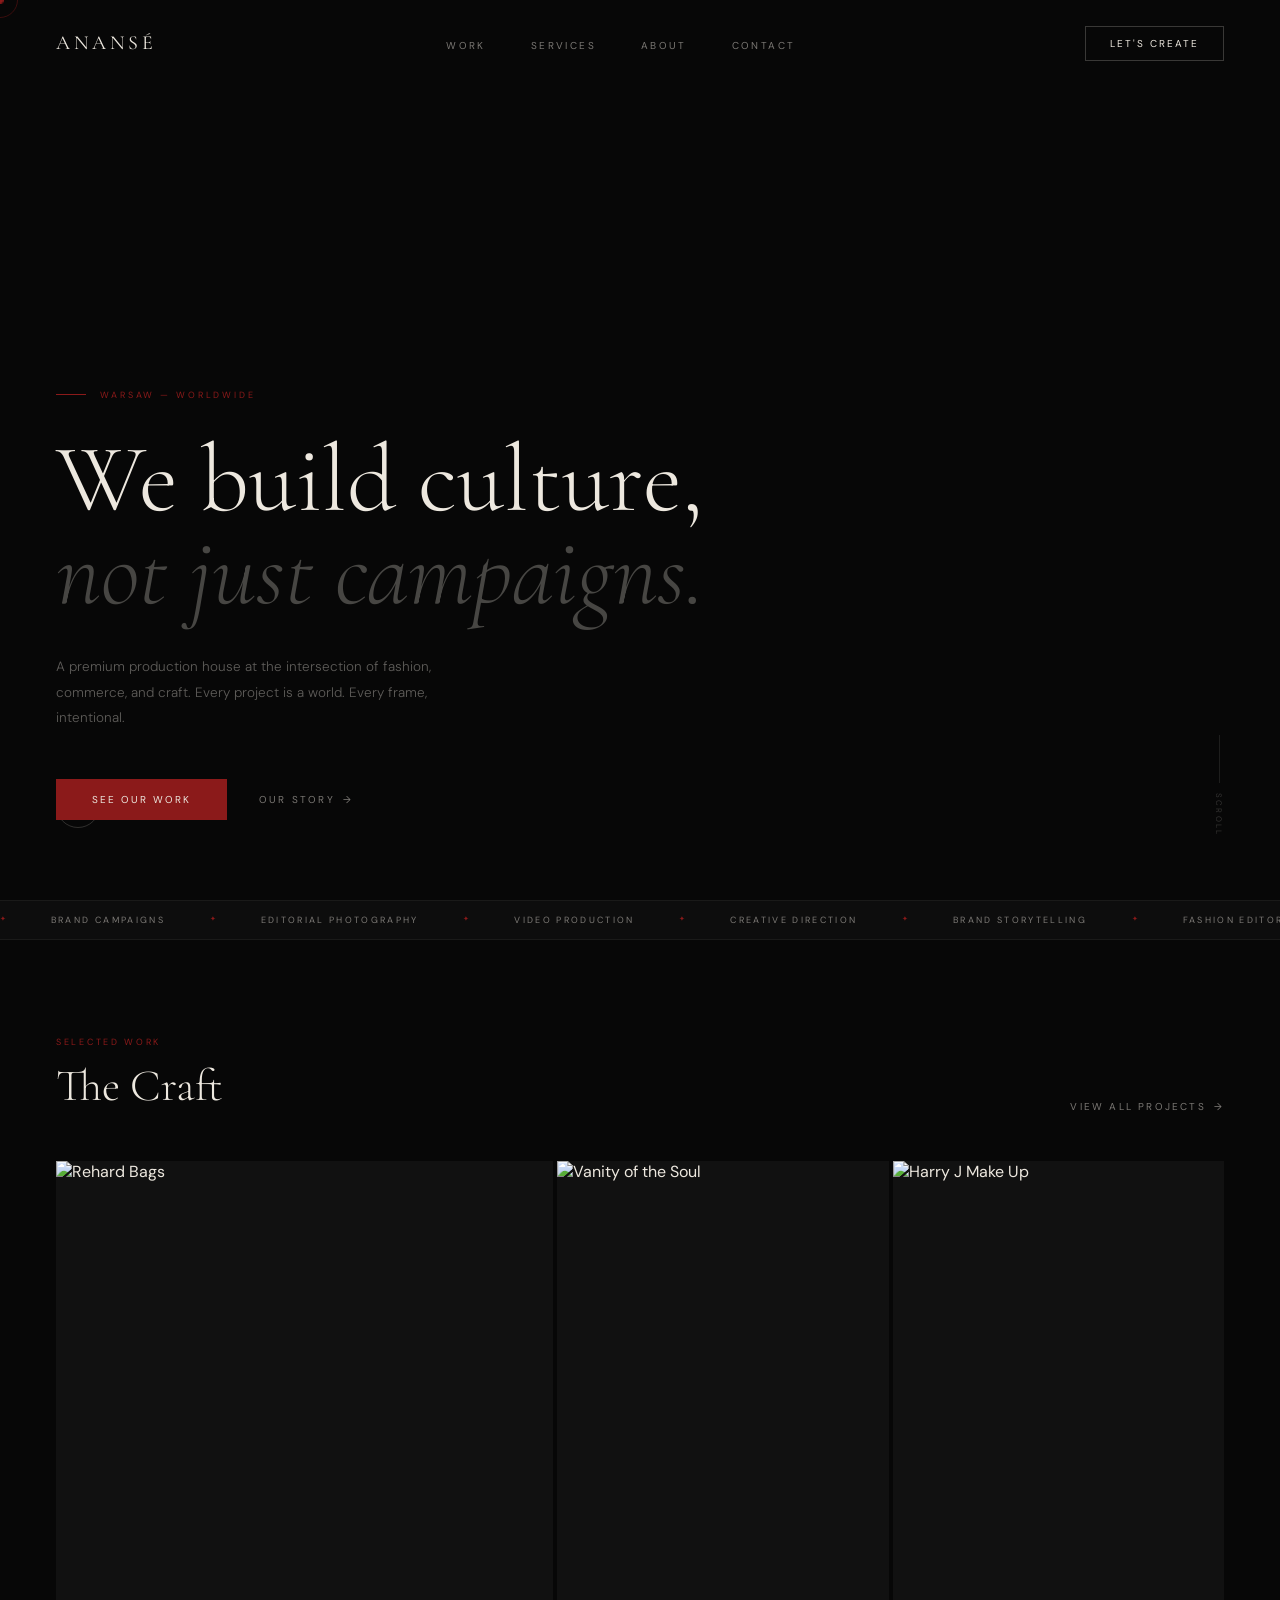
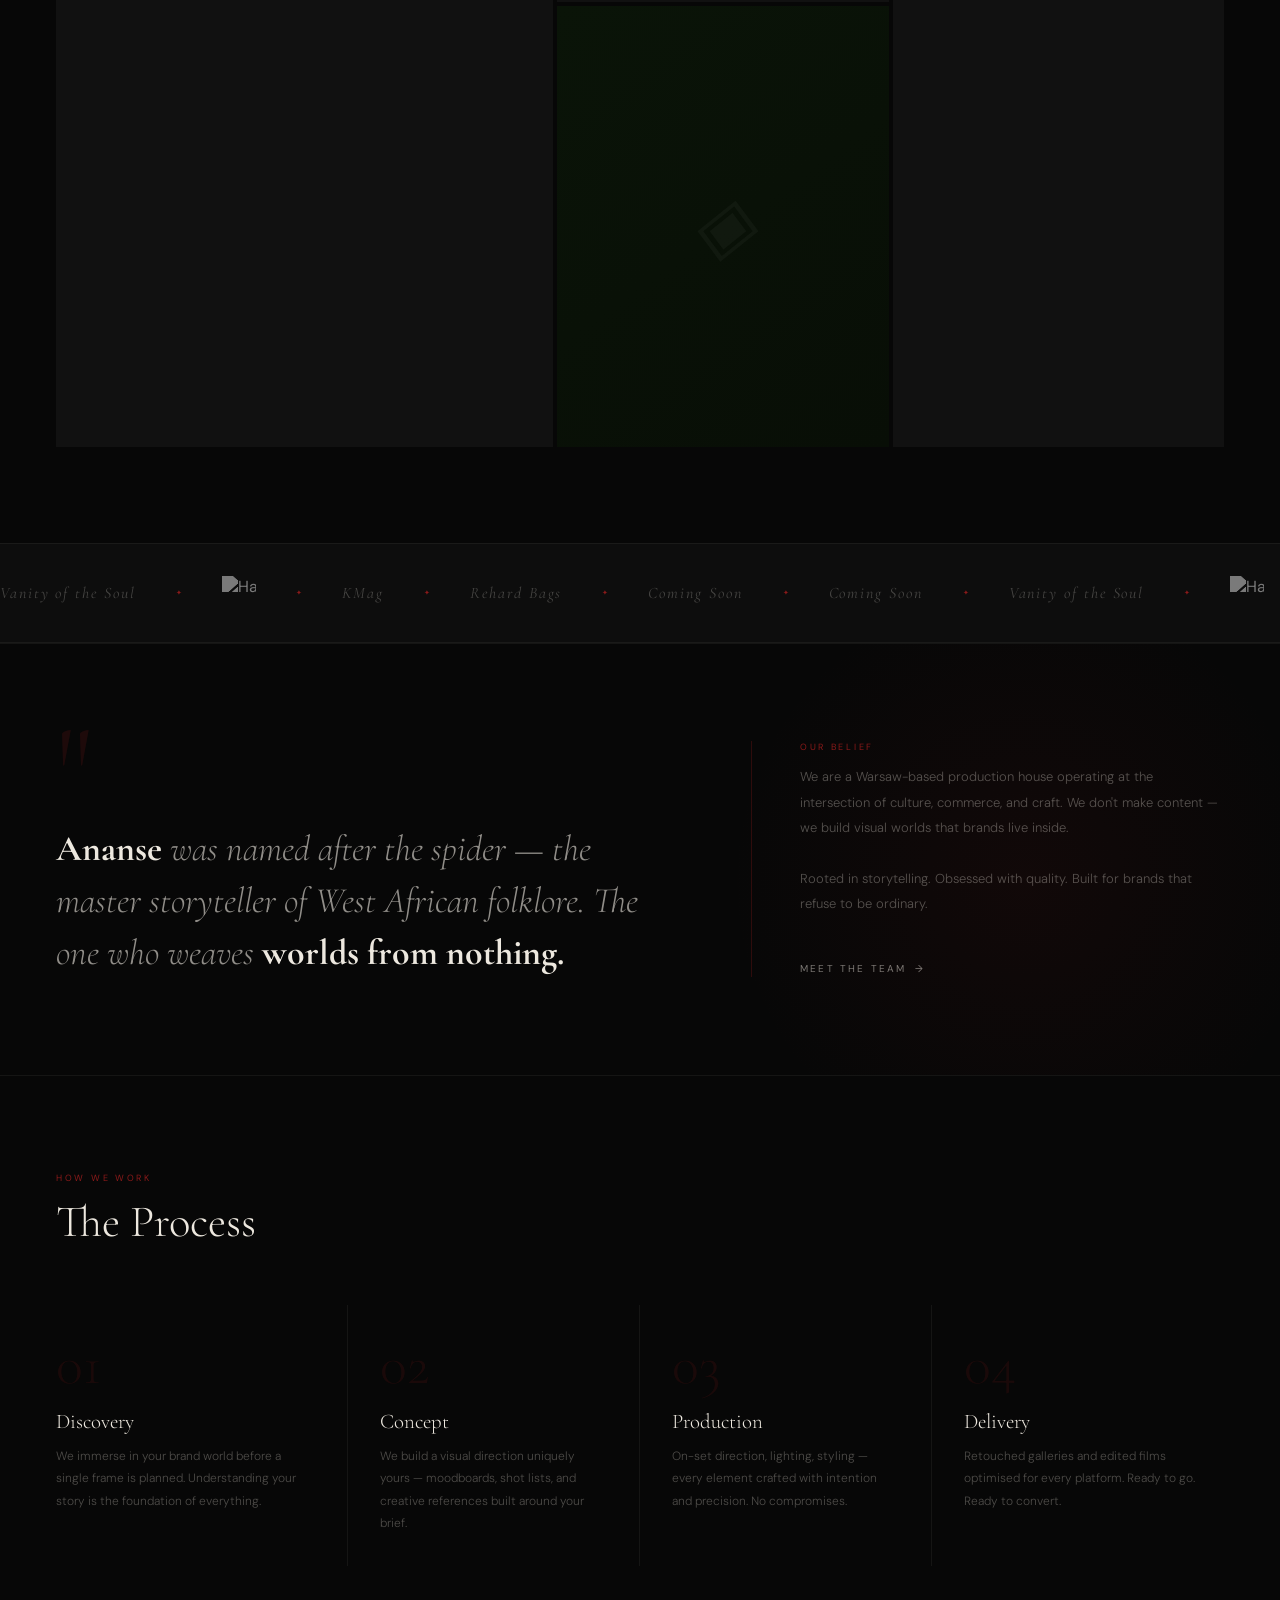
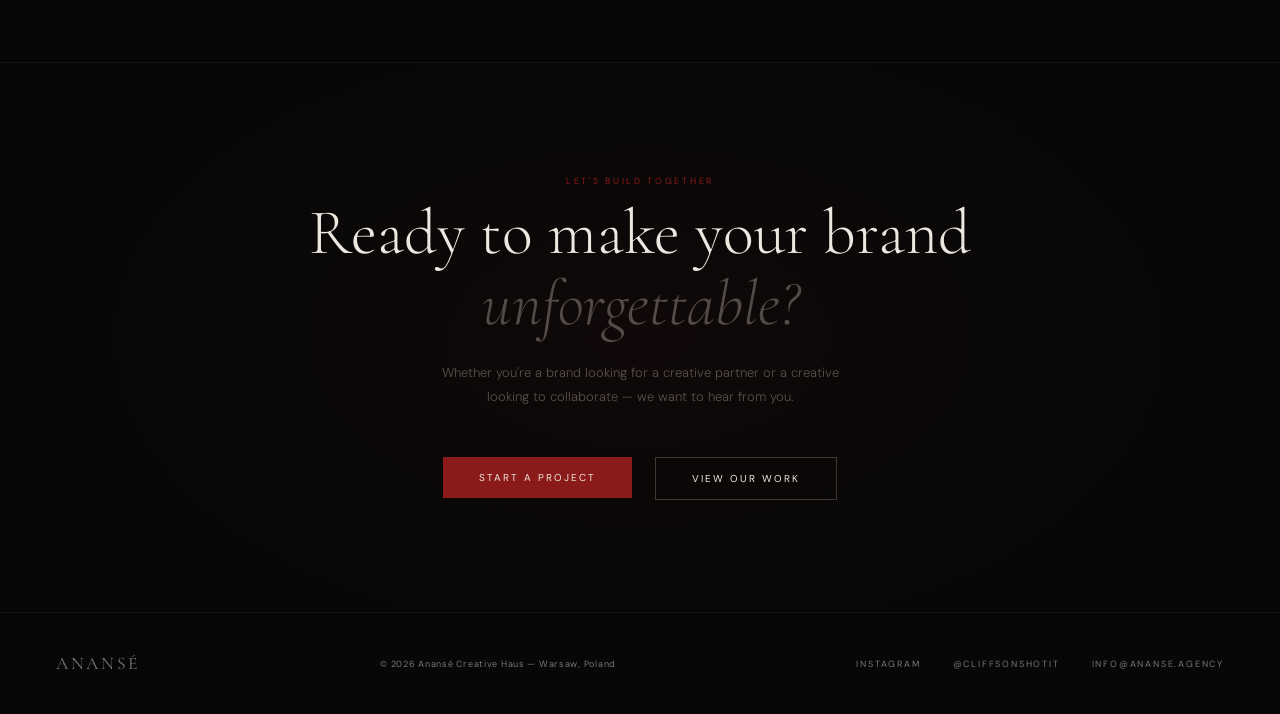
==== index.html @ b9b4c911 "fix: load main.js on the homepage and make scroll reveal fail-safe index.html never included js/main" ====
<!DOCTYPE html>
<html lang="en">
<head>
<meta charset="UTF-8">
<script>document.documentElement.classList.add('js');</script>
<meta name="viewport" content="width=device-width, initial-scale=1.0">
<title>Anansé Creative Haus — We Build Culture</title>
<meta name="description" content="A Warsaw-based premium production house specialising in brand campaigns, editorial photography, and cinematic storytelling.">
<link rel="canonical" href="https://ananse.agency/">
<link rel="icon" href="favicon.svg" type="image/svg+xml">
<link rel="apple-touch-icon" href="apple-touch-icon.png">
<meta name="theme-color" content="#070707">
<meta property="og:type" content="website">
<meta property="og:site_name" content="Anansé Creative Haus">
<meta property="og:title" content="Anansé Creative Haus — We Build Culture">
<meta property="og:description" content="A Warsaw-based premium production house specialising in brand campaigns, editorial photography, and cinematic storytelling.">
<meta property="og:url" content="https://ananse.agency/">
<meta property="og:image" content="https://ananse.agency/og-cover.jpg">
<meta property="og:image:width" content="1200">
<meta property="og:image:height" content="630">
<meta name="twitter:card" content="summary_large_image">
<meta name="twitter:title" content="Anansé Creative Haus — We Build Culture">
<meta name="twitter:description" content="A Warsaw-based premium production house specialising in brand campaigns, editorial photography, and cinematic storytelling.">
<meta name="twitter:image" content="https://ananse.agency/og-cover.jpg">
<link rel="preconnect" href="https://fonts.googleapis.com">
<link rel="preconnect" href="https://fonts.gstatic.com" crossorigin>
<link rel="stylesheet" href="https://fonts.googleapis.com/css2?family=Cormorant+Garamond:ital,wght@0,300;0,400;0,500;1,300;1,400;1,500&family=DM+Sans:opsz,wght@9..40,300;9..40,400;9..40,500&display=swap">
<link rel="stylesheet" href="css/style.css">
<style>
.hero{position:relative;height:100vh;min-height:620px;display:flex;flex-direction:column;justify-content:flex-end;padding:0 3.5rem 5rem;overflow:hidden;}
.hero-vid{position:absolute;inset:0;z-index:0;}
.hero-vid video{width:100%;height:100%;object-fit:cover;opacity:0.42;}
.hero-ov{position:absolute;inset:0;z-index:1;background:linear-gradient(to top,rgba(7,7,7,0.95) 0%,rgba(7,7,7,0.35) 50%,rgba(7,7,7,0.18) 100%);}
.hero-content{position:relative;z-index:3;max-width:760px;}
.hero-eye{font-size:9px;letter-spacing:0.32em;text-transform:uppercase;color:#8b1a1a;margin-bottom:2rem;display:flex;align-items:center;gap:14px;opacity:0;animation:fU 1.1s 0.9s forwards;}
.hero-eye::before{content:'';display:inline-block;width:30px;height:0.5px;background:#8b1a1a;}
.hero-h1{font-family:'Cormorant Garamond',serif;font-size:clamp(3.8rem,7.5vw,7rem);line-height:0.97;font-weight:300;margin-bottom:2.2rem;}
.hero-h1 .l1{display:block;color:#ede8df;opacity:0;transform:translateY(38px);animation:fU 1.1s 1.05s forwards;}
.hero-h1 .l2{display:block;font-style:italic;color:rgba(237,232,223,0.28);opacity:0;transform:translateY(38px);animation:fU 1.1s 1.22s forwards;}
.hero-sub{font-size:13.5px;line-height:1.9;color:rgba(237,232,223,0.38);max-width:400px;font-weight:300;margin-bottom:3rem;opacity:0;animation:fU 1.1s 1.4s forwards;}
.hero-btns{display:flex;align-items:center;gap:2rem;opacity:0;animation:fU 1.1s 1.6s forwards;}
.hero-badge{position:absolute;left:3.5rem;bottom:4.5rem;z-index:3;display:flex;align-items:center;gap:12px;opacity:0;animation:fI 1s 2.1s forwards;cursor:none;text-decoration:none;}
.play-c{width:44px;height:44px;border:0.5px solid rgba(237,232,223,0.18);border-radius:50%;display:flex;align-items:center;justify-content:center;transition:border-color 0.4s;}
.hero-badge:hover .play-c{border-color:rgba(237,232,223,0.5);}
.play-t{width:0;height:0;border-left:8px solid rgba(237,232,223,0.5);border-top:5px solid transparent;border-bottom:5px solid transparent;margin-left:3px;}
.play-lbl{font-size:9px;letter-spacing:0.22em;text-transform:uppercase;color:rgba(237,232,223,0.28);}
.hero-scroll{position:absolute;right:3.5rem;bottom:4rem;z-index:3;display:flex;flex-direction:column;align-items:center;gap:10px;opacity:0;animation:fI 1s 2.3s forwards;}
.scr-bar{width:0.5px;height:48px;position:relative;overflow:hidden;background:rgba(237,232,223,0.1);}
.scr-line{position:absolute;top:-100%;left:0;width:100%;height:100%;background:#8b1a1a;animation:scrAnim 2.2s 2.5s infinite;}
.scr-txt{font-size:8px;letter-spacing:0.28em;text-transform:uppercase;color:rgba(237,232,223,0.2);writing-mode:vertical-rl;}
.home-work{padding:6rem 3.5rem;}
.sec-head{display:flex;justify-content:space-between;align-items:flex-end;margin-bottom:3rem;}
.wph{width:100%;padding-top:133%;position:relative;display:block;}
.wph-in{position:absolute;inset:0;display:flex;align-items:center;justify-content:center;}
.wph-g{font-family:'Cormorant Garamond',serif;font-size:5rem;color:rgba(237,232,223,0.04);font-style:italic;transition:color 0.5s;}
.wcard:hover .wph-g{color:rgba(237,232,223,0.08);}
.brand-ticker{border-top:0.5px solid rgba(237,232,223,0.06);border-bottom:0.5px solid rgba(237,232,223,0.06);padding:2rem 0;overflow:hidden;background:#0d0d0d;}
.brand-track{display:flex;align-items:center;gap:2.5rem;white-space:nowrap;width:max-content;animation:bTick 40s linear infinite;}
.brand-ph{font-family:'Cormorant Garamond',serif;font-size:1rem;letter-spacing:0.12em;color:rgba(237,232,223,0.25);font-style:italic;transition:color 0.4s;}
.brand-ph:hover{color:rgba(237,232,223,0.55);}
.brand-div{color:#8b1a1a;font-size:7px;vertical-align:middle;flex-shrink:0;}
.manifesto{padding:6rem 3.5rem;position:relative;overflow:hidden;border-top:0.5px solid rgba(237,232,223,0.06);}
.m-glow{position:absolute;right:-5%;top:-20%;width:50%;height:150%;background:radial-gradient(ellipse,rgba(139,26,26,0.08) 0%,transparent 65%);pointer-events:none;}
.m-grid{display:grid;grid-template-columns:1.3fr 1fr;gap:5rem;align-items:center;}
.m-qm{font-family:'Cormorant Garamond',serif;font-size:8rem;line-height:0.5;color:rgba(139,26,26,0.18);font-weight:300;margin-bottom:1.2rem;}
.m-q{font-family:'Cormorant Garamond',serif;font-size:clamp(1.6rem,2.8vw,2.3rem);line-height:1.45;font-weight:300;font-style:italic;color:rgba(237,232,223,0.6);}
.m-q strong{font-style:normal;color:#ede8df;}
.m-right{border-left:0.5px solid rgba(139,26,26,0.3);padding-left:3rem;}
.m-body{font-size:13px;line-height:1.95;color:rgba(237,232,223,0.33);font-weight:300;margin-bottom:2.5rem;}
.process{padding:6rem 3.5rem;border-top:0.5px solid rgba(237,232,223,0.06);}
.proc-grid{display:grid;grid-template-columns:repeat(4,1fr);gap:0;margin-top:3.5rem;}
.proc-item{padding:2rem 2rem 2rem 0;border-right:0.5px solid rgba(237,232,223,0.06);transition:padding-left 0.4s;}
.proc-item:hover{padding-left:0.5rem;}
.proc-item:last-child{border-right:none;padding-right:0;}
.proc-item:not(:first-child){padding-left:2rem;}
.proc-item:not(:first-child):hover{padding-left:2.5rem;}
.proc-num{font-family:'Cormorant Garamond',serif;font-size:3.5rem;font-weight:300;color:rgba(139,26,26,0.15);line-height:1;margin-bottom:1rem;}
.proc-title{font-family:'Cormorant Garamond',serif;font-size:1.3rem;font-weight:300;color:#ede8df;margin-bottom:0.7rem;}
.proc-desc{font-size:12px;line-height:1.85;color:rgba(237,232,223,0.3);font-weight:300;}
.home-cta{padding:7rem 3.5rem;text-align:center;border-top:0.5px solid rgba(237,232,223,0.06);position:relative;overflow:hidden;}
.cta-glow{position:absolute;inset:0;background:radial-gradient(ellipse 60% 80% at 50% 50%,rgba(139,26,26,0.07) 0%,transparent 70%);pointer-events:none;}
.cta-h2{font-family:'Cormorant Garamond',serif;font-size:clamp(2.5rem,5vw,5rem);font-weight:300;line-height:1.1;color:#ede8df;margin-bottom:1.4rem;}
.cta-h2 em{font-style:italic;color:rgba(237,232,223,0.3);}
.cta-sub{font-size:13px;color:rgba(237,232,223,0.33);max-width:400px;margin:0 auto 3rem;line-height:1.85;font-weight:300;}
.cta-btns{display:flex;justify-content:center;gap:1.4rem;flex-wrap:wrap;}
@keyframes fU{from{opacity:0;transform:translateY(32px);}to{opacity:1;transform:translateY(0);}}
@keyframes fI{from{opacity:0;}to{opacity:1;}}
@keyframes scrAnim{0%{top:-100%;opacity:1;}100%{top:100%;opacity:0;}}
@keyframes bTick{0%{transform:translateX(0);}100%{transform:translateX(-50%);}}
@media(max-width:768px){
  .hero{padding:0 1.5rem 3.5rem;}
  .hero-badge{display:none;}
  .home-work,.manifesto,.process,.home-cta{padding:4rem 1.5rem;}
  .m-grid{grid-template-columns:1fr;gap:2.5rem;}
  .m-right{border-left:none;padding-left:0;border-top:0.5px solid rgba(139,26,26,0.3);padding-top:2rem;}
  .proc-grid{grid-template-columns:1fr 1fr;}
}
</style>
</head>
<body>
<a class="skip-link" href="#main">Skip to content</a>
<div class="cursor-dot"></div>
<div class="cursor-ring"></div>

<nav class="nav">
  <a href="index.html" class="nav-logo">ANANSÉ</a>
  <ul class="nav-links">
    <li><a href="work.html">Work</a></li>
    <li><a href="services.html">Services</a></li>
    <li><a href="about.html">About</a></li>
    <li><a href="contact.html">Contact</a></li>
  </ul>
  <a href="contact.html"><button class="nav-cta-btn">Let's Create</button></a>
  <button class="nav-toggle" type="button" aria-label="Open menu" aria-expanded="false" aria-controls="nav-drawer">
    <span class="nav-toggle-bars" aria-hidden="true"><span></span><span></span></span>
  </button>
</nav>

<div id="main" class="nav-drawer" id="nav-drawer" aria-hidden="true">
  <ul>
    <li><a href="work.html">Work</a></li>
    <li><a href="services.html">Services</a></li>
    <li><a href="about.html">About</a></li>
    <li><a href="contact.html">Contact</a></li>
  </ul>
  <div class="nav-drawer-meta">Warsaw — Worldwide</div>
</div>


<section class="hero">
  <div class="hero-vid">
    <video autoplay muted loop playsinline>
      <source src="https://res.cloudinary.com/dezajhmcc/video/upload/v1774714966/hero-reel_oy3hbb.mp4" type="video/mp4">
    </video>
  </div>
  <div class="hero-ov"></div>
  <a href="work.html" class="hero-badge">
    <div class="play-c"><div class="play-t"></div></div>
    <span class="play-lbl">Watch Showreel</span>
  </a>
  <div class="hero-content">
    <div class="hero-eye">Warsaw — Worldwide</div>
    <h1 class="hero-h1">
      <span class="l1">We build culture,</span>
      <span class="l2">not just campaigns.</span>
    </h1>
    <p class="hero-sub">A premium production house at the intersection of fashion, commerce, and craft. Every project is a world. Every frame, intentional.</p>
    <div class="hero-btns">
      <a href="work.html"><button class="btn-solid">See Our Work</button></a>
      <a href="about.html" class="ghost-link">Our Story <span class="arr">→</span></a>
    </div>
  </div>
  <div class="hero-scroll">
    <div class="scr-bar"><div class="scr-line"></div></div>
    <div class="scr-txt">Scroll</div>
  </div>
</section>

<div class="ticker">
  <div class="ticker-inner">
    <span class="ticker-gem">✦</span><span class="ticker-word">Brand Campaigns</span>
    <span class="ticker-gem">✦</span><span class="ticker-word">Editorial Photography</span>
    <span class="ticker-gem">✦</span><span class="ticker-word">Video Production</span>
    <span class="ticker-gem">✦</span><span class="ticker-word">Creative Direction</span>
    <span class="ticker-gem">✦</span><span class="ticker-word">Brand Storytelling</span>
    <span class="ticker-gem">✦</span><span class="ticker-word">Fashion Editorial</span>
    <span class="ticker-gem">✦</span><span class="ticker-word">Branded Content</span>
    <span class="ticker-gem">✦</span><span class="ticker-word">Brand Campaigns</span>
    <span class="ticker-gem">✦</span><span class="ticker-word">Editorial Photography</span>
    <span class="ticker-gem">✦</span><span class="ticker-word">Video Production</span>
    <span class="ticker-gem">✦</span><span class="ticker-word">Creative Direction</span>
    <span class="ticker-gem">✦</span><span class="ticker-word">Brand Storytelling</span>
    <span class="ticker-gem">✦</span><span class="ticker-word">Fashion Editorial</span>
    <span class="ticker-gem">✦</span><span class="ticker-word">Branded Content</span>
  </div>
</div>

<section class="home-work">
  <div class="sec-head rv">
    <div>
      <div class="s-label">Selected Work</div>
      <div class="s-title">The Craft</div>
    </div>
    <a href="work.html" class="ghost-link rv d1">View All Projects <span class="arr">→</span></a>
  </div>

  <div class="work-grid rv d1">

    <!-- SLOT 1 large left -->
    <a href="rehard-bags.html" class="wcard tall">
      <div class="wcard-img-wrap">
        <div class="wph" style="background:#111;">
          <img decoding="async" width="1280" height="1920" srcset="images/covers/rehard-cover-640.webp 640w, images/covers/rehard-cover-1280.webp 1280w" sizes="(max-width: 768px) 100vw, 33vw" src="images/covers/rehard-cover-640.webp" alt="Rehard Bags" loading="lazy" style="position:absolute;inset:0;width:100%;height:100%;object-fit:cover;object-position:center top;">
        </div>
      </div>
      <div class="wcard-overlay"></div>
      <div class="wcard-info">
        <div class="wcard-cat">Fashion &amp; Editorial</div>
        <div class="wcard-name">Rehard Bags<br>Editorial</div>
      </div>
    </a>

    <!-- SLOT 2+3 middle column -->
    <div class="col2">
      <a href="vanity-of-the-soul.html" class="wcard">
        <div class="wcard-img-wrap">
          <div class="wph" style="background:#111;">
            <img decoding="async" width="1280" height="1707" srcset="images/covers/vanity-cover-640.webp 640w, images/covers/vanity-cover-1280.webp 1280w" sizes="(max-width: 768px) 100vw, 33vw" src="images/covers/vanity-cover-640.webp" alt="Vanity of the Soul" loading="lazy" style="position:absolute;inset:0;width:100%;height:100%;object-fit:cover;object-position:center top;">
          </div>
        </div>
        <div class="wcard-overlay"></div>
        <div class="wcard-info">
          <div class="wcard-cat">Brand Campaign</div>
          <div class="wcard-name">Vanity of the Soul<br>Heritage Editorial</div>
        </div>
      </a>
      <a href="work.html" class="wcard">
        <div class="wcard-img-wrap">
          <div class="wph" style="background:linear-gradient(145deg,#0a1408,#080e06);">
            <div class="wph-in"><span class="wph-g">◈</span></div>
          </div>
        </div>
        <div class="wcard-overlay"></div>
        <div class="wcard-info">
          <div class="wcard-cat">Coming Soon</div>
          <div class="wcard-name">New Project</div>
        </div>
      </a>
    </div>

    <!-- SLOT 4 large right -->
    <a href="harry-j-makeup.html" class="wcard tall">
      <div class="wcard-img-wrap">
        <div class="wph" style="background:#111;">
          <img decoding="async" width="1280" height="1920" srcset="images/covers/harryjpro-cover-640.webp 640w, images/covers/harryjpro-cover-1280.webp 1280w" sizes="(max-width: 768px) 100vw, 33vw" src="images/covers/harryjpro-cover-640.webp" alt="Harry J Make Up" loading="lazy" style="position:absolute;inset:0;width:100%;height:100%;object-fit:cover;object-position:center top;">
        </div>
      </div>
      <div class="wcard-overlay"></div>
      <div class="wcard-info">
        <div class="wcard-cat">Editorial</div>
        <div class="wcard-name">Harry J Make Up<br>Editorial</div>
      </div>
    </a>

  </div>
</section>

<div class="brand-ticker rv">
  <div class="brand-track">
    <span class="brand-ph">Vanity of the Soul</span>
    <span class="brand-div">✦</span>
    <img decoding="async" width="159" height="159" srcset="images/brands/harryjpro-logo.webp 159w" sizes="(max-width: 768px) 100vw, 33vw" src="images/brands/harryjpro-logo.webp" alt="Harry J Make Up" loading="lazy" style="height:34px;width:auto;object-fit:contain;filter:brightness(0) invert(1);opacity:0.45;">
    <span class="brand-div">✦</span>
    <span class="brand-ph">KMag</span>
    <span class="brand-div">✦</span>
    <span class="brand-ph">Rehard Bags</span>
    <span class="brand-div">✦</span>
    <span class="brand-ph">Coming Soon</span>
    <span class="brand-div">✦</span>
    <span class="brand-ph">Coming Soon</span>
    <span class="brand-div">✦</span>
    <span class="brand-ph">Vanity of the Soul</span>
    <span class="brand-div">✦</span>
    <img decoding="async" width="159" height="159" srcset="images/brands/harryjpro-logo.webp 159w" sizes="(max-width: 768px) 100vw, 33vw" src="images/brands/harryjpro-logo.webp" alt="Harry J Make Up" loading="lazy" style="height:34px;width:auto;object-fit:contain;filter:brightness(0) invert(1);opacity:0.45;">
    <span class="brand-div">✦</span>
    <span class="brand-ph">KMag</span>
    <span class="brand-div">✦</span>
    <span class="brand-ph">Rehard Bags</span>
    <span class="brand-div">✦</span>
    <span class="brand-ph">Coming Soon</span>
    <span class="brand-div">✦</span>
    <span class="brand-ph">Coming Soon</span>
    <span class="brand-div">✦</span>
  </div>
</div>

<section class="manifesto">
  <div class="m-glow"></div>
  <div class="m-grid">
    <div class="rv">
      <div class="m-qm">"</div>
      <div class="m-q"><strong>Ananse</strong> was named after the spider — the master storyteller of West African folklore. The one who weaves <strong>worlds from nothing.</strong></div>
    </div>
    <div class="m-right rv d2">
      <div class="s-label">Our Belief</div>
      <p class="m-body">We are a Warsaw-based production house operating at the intersection of culture, commerce, and craft. We don't make content — we build visual worlds that brands live inside.<br><br>Rooted in storytelling. Obsessed with quality. Built for brands that refuse to be ordinary.</p>
      <a href="about.html" class="ghost-link">Meet The Team <span class="arr">→</span></a>
    </div>
  </div>
</section>

<section class="process">
  <div class="rv">
    <div class="s-label">How We Work</div>
    <div class="s-title">The Process</div>
  </div>
  <div class="proc-grid">
    <div class="proc-item rv d1">
      <div class="proc-num">01</div>
      <div class="proc-title">Discovery</div>
      <p class="proc-desc">We immerse in your brand world before a single frame is planned. Understanding your story is the foundation of everything.</p>
    </div>
    <div class="proc-item rv d2">
      <div class="proc-num">02</div>
      <div class="proc-title">Concept</div>
      <p class="proc-desc">We build a visual direction uniquely yours — moodboards, shot lists, and creative references built around your brief.</p>
    </div>
    <div class="proc-item rv d3">
      <div class="proc-num">03</div>
      <div class="proc-title">Production</div>
      <p class="proc-desc">On-set direction, lighting, styling — every element crafted with intention and precision. No compromises.</p>
    </div>
    <div class="proc-item rv d4">
      <div class="proc-num">04</div>
      <div class="proc-title">Delivery</div>
      <p class="proc-desc">Retouched galleries and edited films optimised for every platform. Ready to go. Ready to convert.</p>
    </div>
  </div>
</section>

<section class="home-cta">
  <div class="cta-glow"></div>
  <div class="rv">
    <div class="s-label">Let's Build Together</div>
    <h2 class="cta-h2">Ready to make your brand<br><em>unforgettable?</em></h2>
    <p class="cta-sub">Whether you're a brand looking for a creative partner or a creative looking to collaborate — we want to hear from you.</p>
    <div class="cta-btns">
      <a href="contact.html"><button class="btn-solid">Start a Project</button></a>
      <a href="work.html"><button class="btn-outline">View Our Work</button></a>
    </div>
  </div>
</section>

<footer class="footer">
  <div class="footer-logo">ANANSÉ</div>
  <div class="footer-copy">© <span data-year>2026</span> Anansé Creative Haus — Warsaw, Poland</div>
  <div class="footer-links">
    <a href="https://instagram.com/ananse.creative" target="_blank">Instagram</a>
    <a href="https://instagram.com/cliffsonshotit" target="_blank">@cliffsonshotit</a>
    <a href="mailto:info@ananse.agency">info@ananse.agency</a>
  </div>
</footer>

<script src="js/main.js"></script>
</body>
</html>
---- css/style.css ----
/* ── VARIABLES ── */
:root {
  --red: #8b1a1a;
  --red-dim: rgba(139,26,26,0.12);
  --cream: #ede8df;
  --cream-45: rgba(237,232,223,0.45);
  --cream-20: rgba(237,232,223,0.2);
  --cream-10: rgba(237,232,223,0.1);
  --cream-06: rgba(237,232,223,0.06);
  --black: #070707;
  --black2: #0d0d0d;
  --serif: 'Cormorant Garamond', serif;
  --sans: 'DM Sans', sans-serif;
  --ease: cubic-bezier(0.25, 0.46, 0.45, 0.94);
}

/* ── RESET ── */
*, *::before, *::after { margin: 0; padding: 0; box-sizing: border-box; }
html {
  scroll-behavior: smooth;
  font-size: 16px;
  background: var(--black); /* fills the gutters beyond the 1920px content cap */
}
body {
  background: var(--black);
  color: var(--cream);
  font-family: var(--sans);
  overflow-x: hidden;
  cursor: none;
  -webkit-font-smoothing: antialiased;
}
img { display: block; max-width: 100%; }
a { text-decoration: none; color: inherit; }
button { font-family: var(--sans); cursor: none; }
ul { list-style: none; }

/* ── CURSOR ── */
.cursor-dot {
  width: 7px; height: 7px;
  background: var(--red);
  border-radius: 50%;
  position: fixed; top: 0; left: 0;
  pointer-events: none; z-index: 9999;
  transform: translate(-50%, -50%);
  transition: transform 0.2s var(--ease), background 0.3s;
  will-change: transform;
}
.cursor-ring {
  width: 36px; height: 36px;
  border: 0.5px solid rgba(139,26,26,0.4);
  border-radius: 50%;
  position: fixed; top: 0; left: 0;
  pointer-events: none; z-index: 9998;
  transform: translate(-50%, -50%);
  transition: width 0.4s var(--ease), height 0.4s var(--ease), border-color 0.4s;
  will-change: transform;
}
body.is-hovering .cursor-dot { transform: translate(-50%, -50%) scale(0); }
body.is-hovering .cursor-ring { width: 54px; height: 54px; border-color: rgba(139,26,26,0.7); }

/* ── NAV ── */
.nav {
  position: fixed; top: 0;
  left: 50%; transform: translateX(-50%);
  width: 100%; max-width: 1920px;
  z-index: 500;
  display: flex; align-items: center; justify-content: space-between;
  padding: 1.6rem 3.5rem;
  transition: background 0.6s, backdrop-filter 0.6s, padding 0.5s, border-color 0.6s;
  border-bottom: 0.5px solid transparent;
}
.nav.scrolled {
  background: rgba(7,7,7,0.9);
  backdrop-filter: blur(22px);
  -webkit-backdrop-filter: blur(22px);
  padding: 1.1rem 3.5rem;
  border-bottom-color: var(--cream-06);
}
.nav-logo {
  font-family: var(--serif);
  font-size: 1.25rem; letter-spacing: 0.18em;
  font-weight: 400; color: var(--cream);
}
.nav-links { display: flex; gap: 2.8rem; }
.nav-links a {
  font-size: 10px; letter-spacing: 0.24em;
  text-transform: uppercase;
  color: rgba(237,232,223,0.5);
  transition: color 0.3s;
}
.nav-links a:hover, .nav-links a.active { color: var(--cream); }
.nav-links a.active { position: relative; }
.nav-links a.active::after {
  content: '';
  position: absolute; bottom: -4px; left: 0; right: 0;
  height: 0.5px; background: var(--red);
}
.nav-cta-btn {
  font-size: 10px; letter-spacing: 0.2em;
  text-transform: uppercase;
  border: 0.5px solid rgba(237,232,223,0.22);
  padding: 10px 24px; color: var(--cream);
  background: transparent; cursor: none;
  transition: all 0.4s;
}
.nav-cta-btn:hover { background: var(--red-dim); border-color: var(--red); }

/* ── BUTTONS ── */
.btn-solid {
  background: var(--red); color: var(--cream);
  font-size: 10px; letter-spacing: 0.2em;
  text-transform: uppercase; padding: 14px 36px;
  border: none; cursor: none;
  transition: opacity 0.35s; position: relative; overflow: hidden;
}
.btn-solid::after {
  content: ''; position: absolute; inset: 0;
  background: rgba(255,255,255,0.07);
  opacity: 0; transition: opacity 0.3s;
}
.btn-solid:hover::after { opacity: 1; }
.btn-outline {
  font-size: 10px; letter-spacing: 0.2em;
  text-transform: uppercase;
  border: 0.5px solid rgba(237,232,223,0.22);
  padding: 14px 36px; color: var(--cream);
  background: transparent; cursor: none;
  transition: all 0.4s;
}
.btn-outline:hover { border-color: var(--red); background: var(--red-dim); }

/* ── GHOST LINK ── */
.ghost-link {
  display: inline-flex; align-items: center; gap: 8px;
  font-size: 10px; letter-spacing: 0.22em;
  text-transform: uppercase;
  color: rgba(237,232,223,0.5);
  cursor: none; transition: color 0.35s;
}
.ghost-link:hover { color: var(--cream); }
.ghost-link .arr { display: inline-block; transition: transform 0.35s; }
.ghost-link:hover .arr { transform: translateX(5px); }

/* ── SECTION LABELS ── */
.s-label {
  font-size: 9px; letter-spacing: 0.3em;
  text-transform: uppercase; color: var(--red);
  margin-bottom: 0.7rem;
}
.s-title {
  font-family: var(--serif);
  font-size: clamp(2rem, 3.5vw, 3rem);
  font-weight: 300; color: var(--cream);
}

/* ── REVEAL ANIMATION ── */
/* Content is visible by default. Only once JS has confirmed it is running
   (html.js, set inline in <head>) do we hide it to animate it in. A JS error
   or a blocked script can no longer leave the page blank. */
.rv { opacity: 1; transform: none; }
html.js .rv {
  opacity: 0; transform: translateY(34px);
  transition: opacity 0.95s var(--ease), transform 0.95s var(--ease);
}
html.js .rv.on { opacity: 1; transform: translateY(0); }
.rv.d1 { transition-delay: 0.1s; }
.rv.d2 { transition-delay: 0.22s; }
.rv.d3 { transition-delay: 0.34s; }
.rv.d4 { transition-delay: 0.46s; }
.rv.d5 { transition-delay: 0.58s; }

/* ── TICKER ── */
.ticker {
  border-top: 0.5px solid var(--cream-06);
  border-bottom: 0.5px solid var(--cream-06);
  padding: 13px 0; overflow: hidden;
  background: var(--black2);
}
.ticker-inner {
  display: flex; gap: 2.8rem;
  white-space: nowrap;
  animation: tickerMove 26s linear infinite;
  width: max-content;
}
.ticker-word {
  font-size: 9px; letter-spacing: 0.26em;
  text-transform: uppercase;
  color: rgba(237,232,223,0.5);
}
.ticker-gem { color: var(--red); font-size: 7px; vertical-align: middle; }

/* ── BRAND BAR ── */
.brand-bar {
  padding: 4rem 3.5rem;
  border-top: 0.5px solid var(--cream-06);
  border-bottom: 0.5px solid var(--cream-06);
}
.brand-bar-label {
  font-size: 9px; letter-spacing: 0.28em;
  text-transform: uppercase;
  color: rgba(237,232,223,0.5);
  text-align: center; margin-bottom: 2.5rem;
}
.brand-logos {
  display: flex; align-items: center;
  justify-content: center; gap: 3rem;
  flex-wrap: wrap;
}
.brand-slot {
  width: 130px; height: 50px;
  border: 0.5px solid var(--cream-06);
  display: flex; align-items: center; justify-content: center;
  transition: border-color 0.4s;
  position: relative; overflow: hidden;
}
.brand-slot:hover { border-color: rgba(237,232,223,0.18); }
.brand-slot img {
  max-width: 100px; max-height: 36px;
  object-fit: contain;
  filter: brightness(0) invert(1);
  opacity: 0.4; transition: opacity 0.4s;
}
.brand-slot:hover img { opacity: 0.7; }
/* Placeholder text when no logo */
.brand-slot-ph {
  font-family: var(--serif);
  font-size: 11px; letter-spacing: 0.15em;
  color: rgba(237,232,223,0.5);
  text-align: center; padding: 0 8px;
  font-style: italic;
}

/* ── WORK GRID ── */
.work-grid {
  display: grid;
  grid-template-columns: 1.5fr 1fr 1fr;
  gap: 4px;
}
.wcard {
  position: relative; overflow: hidden;
  background: #111; cursor: none;
}
.wcard-img-wrap {
  width: 100%; overflow: hidden;
  transition: transform 0.85s var(--ease);
}
.wcard.tall .wcard-img-wrap { aspect-ratio: 2/3.1; }
.wcard.med  .wcard-img-wrap { aspect-ratio: 3/3.8; }
.wcard.sm   .wcard-img-wrap { aspect-ratio: 3/2.3; }
.wcard:hover .wcard-img-wrap { transform: scale(1.05); }
.wcard-img-wrap img {
  width: 100%; height: 100%;
  object-fit: cover; display: block;
}
/* Placeholder bg */
.wcard-ph {
  width: 100%; height: 100%;
  position: absolute; inset: 0;
  display: flex; align-items: center; justify-content: center;
}
.wcard-ph-glyph {
  font-family: var(--serif);
  font-size: 5rem; color: rgba(237,232,223,0.04);
  font-style: italic; transition: color 0.5s;
}
.wcard:hover .wcard-ph-glyph { color: rgba(237,232,223,0.08); }
.wcard-overlay {
  position: absolute; inset: 0;
  background: linear-gradient(to top, rgba(7,7,7,0.92) 0%, rgba(7,7,7,0.2) 50%, transparent 70%);
  opacity: 0; transition: opacity 0.5s;
}
.wcard:hover .wcard-overlay { opacity: 1; }
.wcard-info {
  position: absolute; bottom: 0; left: 0; right: 0;
  padding: 2rem 1.3rem 1.4rem;
  transform: translateY(10px); opacity: 0;
  transition: all 0.5s var(--ease);
}
.wcard:hover .wcard-info { transform: translateY(0); opacity: 1; }
.wcard-cat {
  font-size: 8px; letter-spacing: 0.24em;
  text-transform: uppercase; color: var(--red); margin-bottom: 5px;
}
.wcard-name {
  font-family: var(--serif);
  font-size: 1.1rem; font-weight: 300;
  color: var(--cream); line-height: 1.25;
}
.col2 { display: flex; flex-direction: column; gap: 4px; }
.col2 .wcard { flex: 1; }
.col2 .wcard .wcard-img-wrap { aspect-ratio: unset; min-height: 200px; }

/* ── PAGE HERO (inner pages) ── */
.page-hero {
  padding: 12rem 3.5rem 5rem;
  border-bottom: 0.5px solid var(--cream-06);
  position: relative; overflow: hidden;
}
.page-hero-glow {
  position: absolute; top: -20%; right: -5%;
  width: 50%; height: 130%;
  background: radial-gradient(ellipse, rgba(139,26,26,0.1) 0%, transparent 65%);
  pointer-events: none;
}
.page-hero-label {
  font-size: 9px; letter-spacing: 0.32em;
  text-transform: uppercase; color: var(--red);
  margin-bottom: 1.5rem;
  display: flex; align-items: center; gap: 14px;
}
.page-hero-label::before {
  content: ''; display: inline-block;
  width: 30px; height: 0.5px; background: var(--red);
}
.page-hero h1 {
  font-family: var(--serif);
  font-size: clamp(3rem, 6vw, 5.5rem);
  font-weight: 300; line-height: 1.0;
  color: var(--cream); margin-bottom: 1.5rem;
}
.page-hero h1 em { font-style: italic; color: rgba(237,232,223,0.5); }
.page-hero-sub {
  font-size: 14px; line-height: 1.9;
  color: rgba(237,232,223,0.5);
  max-width: 480px; font-weight: 300;
}

/* ── FOOTER ── */
.footer {
  border-top: 0.5px solid var(--cream-06);
  padding: 2.5rem 3.5rem;
  display: flex; justify-content: space-between; align-items: center;
  width: 100%;
  clear: both;
}
.footer-logo {
  font-family: var(--serif);
  font-size: 1.1rem; letter-spacing: 0.15em;
  color: rgba(237,232,223,0.5);
}
.footer-copy { font-size: 9px; color: rgba(237,232,223,0.5); letter-spacing: 0.08em; }
.footer-links { display: flex; gap: 2rem; }
.footer-links a {
  font-size: 9px; letter-spacing: 0.2em;
  text-transform: uppercase;
  color: rgba(237,232,223,0.5);
  transition: color 0.3s;
}
.footer-links a:hover { color: var(--cream); }

/* ── KEYFRAMES ── */
@keyframes tickerMove { 0% { transform: translateX(0); } 100% { transform: translateX(-50%); } }
@keyframes fadeUp { from { opacity: 0; transform: translateY(32px); } to { opacity: 1; transform: translateY(0); } }
@keyframes fadeDown { from { opacity: 0; transform: translateY(-10px); } to { opacity: 1; transform: translateY(0); } }
@keyframes fadeIn { from { opacity: 0; } to { opacity: 1; } }
@keyframes scrollLine { 0% { top: -100%; opacity: 1; } 100% { top: 100%; opacity: 0; } }

/* ── MOBILE ── */
@media (max-width: 768px) {
  .nav { padding: 1.2rem 1.5rem; }
  .nav.scrolled { padding: 0.9rem 1.5rem; }
  .nav-links { display: none; }
  .work-grid { grid-template-columns: 1fr 1fr; }
  .col2 { display: contents; }
  .brand-logos { gap: 1.5rem; }
  .brand-slot { width: 100px; }
  .footer { flex-direction: column; gap: 1.5rem; text-align: center; padding: 2rem 1.5rem; }
  .page-hero { padding: 9rem 1.5rem 3.5rem; }
}
/* ── MAX WIDTH CONTAINER ── */
/* Caps content on ultra-wide displays. .nav is position:fixed so it is capped
   separately above — otherwise it spans the viewport while content is centred. */
body {
  max-width: 1920px;
  margin: 0 auto;
}

/* ── MOBILE NAV ── */
.nav-toggle {
  display: none;
  width: 44px; height: 44px;
  align-items: center; justify-content: center;
  background: transparent; border: none;
  padding: 0; cursor: none;
}
.nav-toggle-bars { position: relative; width: 22px; height: 12px; }
.nav-toggle-bars span {
  position: absolute; left: 0;
  display: block; width: 100%; height: 1px;
  background: var(--cream);
  transition: transform 0.4s var(--ease), opacity 0.3s var(--ease);
}
.nav-toggle-bars span:nth-child(1) { top: 0; }
.nav-toggle-bars span:nth-child(2) { top: 11px; }
.nav-toggle[aria-expanded="true"] .nav-toggle-bars span:nth-child(1) {
  transform: translateY(5.5px) rotate(45deg);
}
.nav-toggle[aria-expanded="true"] .nav-toggle-bars span:nth-child(2) {
  transform: translateY(-5.5px) rotate(-45deg);
}

.nav-drawer {
  position: fixed; inset: 0;
  z-index: 490;
  background: rgba(7,7,7,0.97);
  backdrop-filter: blur(26px);
  -webkit-backdrop-filter: blur(26px);
  display: flex; flex-direction: column;
  justify-content: center; align-items: flex-start;
  padding: 0 1.5rem;
  opacity: 0; visibility: hidden;
  transition: opacity 0.45s var(--ease), visibility 0.45s;
}
.nav-drawer.open { opacity: 1; visibility: visible; }
.nav-drawer ul { display: flex; flex-direction: column; gap: 0; width: 100%; }
.nav-drawer li { border-bottom: 0.5px solid var(--cream-06); }
.nav-drawer li:first-child { border-top: 0.5px solid var(--cream-06); }
.nav-drawer a {
  display: block; padding: 1.4rem 0;
  font-family: var(--serif);
  font-size: 2rem; font-weight: 300;
  color: var(--cream);
  transform: translateY(14px); opacity: 0;
  transition: transform 0.5s var(--ease), opacity 0.5s var(--ease), color 0.3s;
}
.nav-drawer.open a { transform: translateY(0); opacity: 1; }
.nav-drawer.open li:nth-child(1) a { transition-delay: 0.08s; }
.nav-drawer.open li:nth-child(2) a { transition-delay: 0.14s; }
.nav-drawer.open li:nth-child(3) a { transition-delay: 0.20s; }
.nav-drawer.open li:nth-child(4) a { transition-delay: 0.26s; }
.nav-drawer a:hover, .nav-drawer a.active { color: var(--red); }
.nav-drawer-meta {
  margin-top: 3rem;
  font-size: 10px; letter-spacing: 0.24em;
  text-transform: uppercase;
  color: rgba(237,232,223,0.5);
}
body.nav-open { overflow: hidden; }

@media (max-width: 768px) {
  .nav-toggle { display: flex; }
  .nav .nav-cta-btn { display: none; }
}
@media (min-width: 769px) {
  .nav-drawer { display: none; }
}

/* ── FOCUS VISIBILITY ── */
/* The custom cursor hides the pointer, so keyboard focus must be unmistakable. */
:focus-visible {
  outline: 1px solid var(--red);
  outline-offset: 3px;
}
a:focus-visible, button:focus-visible {
  outline: 1px solid var(--red);
  outline-offset: 4px;
}
.skip-link {
  position: absolute; top: 0; left: 0;
  z-index: 1000;
  padding: 12px 20px;
  background: var(--red); color: var(--cream);
  font-size: 10px; letter-spacing: 0.2em; text-transform: uppercase;
  transform: translateY(-120%);
  transition: transform 0.25s var(--ease);
}
.skip-link:focus { transform: translateY(0); }

/* ── POINTER-LESS DEVICES ── */
/* Touch and hybrid devices get the real cursor back; the custom one is
   pointer-driven and would otherwise leave them with no cursor at all. */
@media (hover: none), (pointer: coarse) {
  .cursor-dot, .cursor-ring { display: none !important; }
  body, button, a, .wcard, .gallery-item, .masonry-item,
  .ghost-link, .brand-slot, .filter-btn, .proc-item, .nav-toggle {
    cursor: auto !important;
  }
  button, a, .filter-btn { cursor: pointer !important; }
}

/* ── REDUCED MOTION ── */
@media (prefers-reduced-motion: reduce) {
  *, *::before, *::after {
    animation-duration: 0.001ms !important;
    animation-iteration-count: 1 !important;
    transition-duration: 0.001ms !important;
    scroll-behavior: auto !important;
  }
  html.js .rv { opacity: 1 !important; transform: none !important; }
  .ticker-inner, .brand-track { animation: none !important; }
  .cursor-dot, .cursor-ring { display: none; }
  body { cursor: auto; }
}
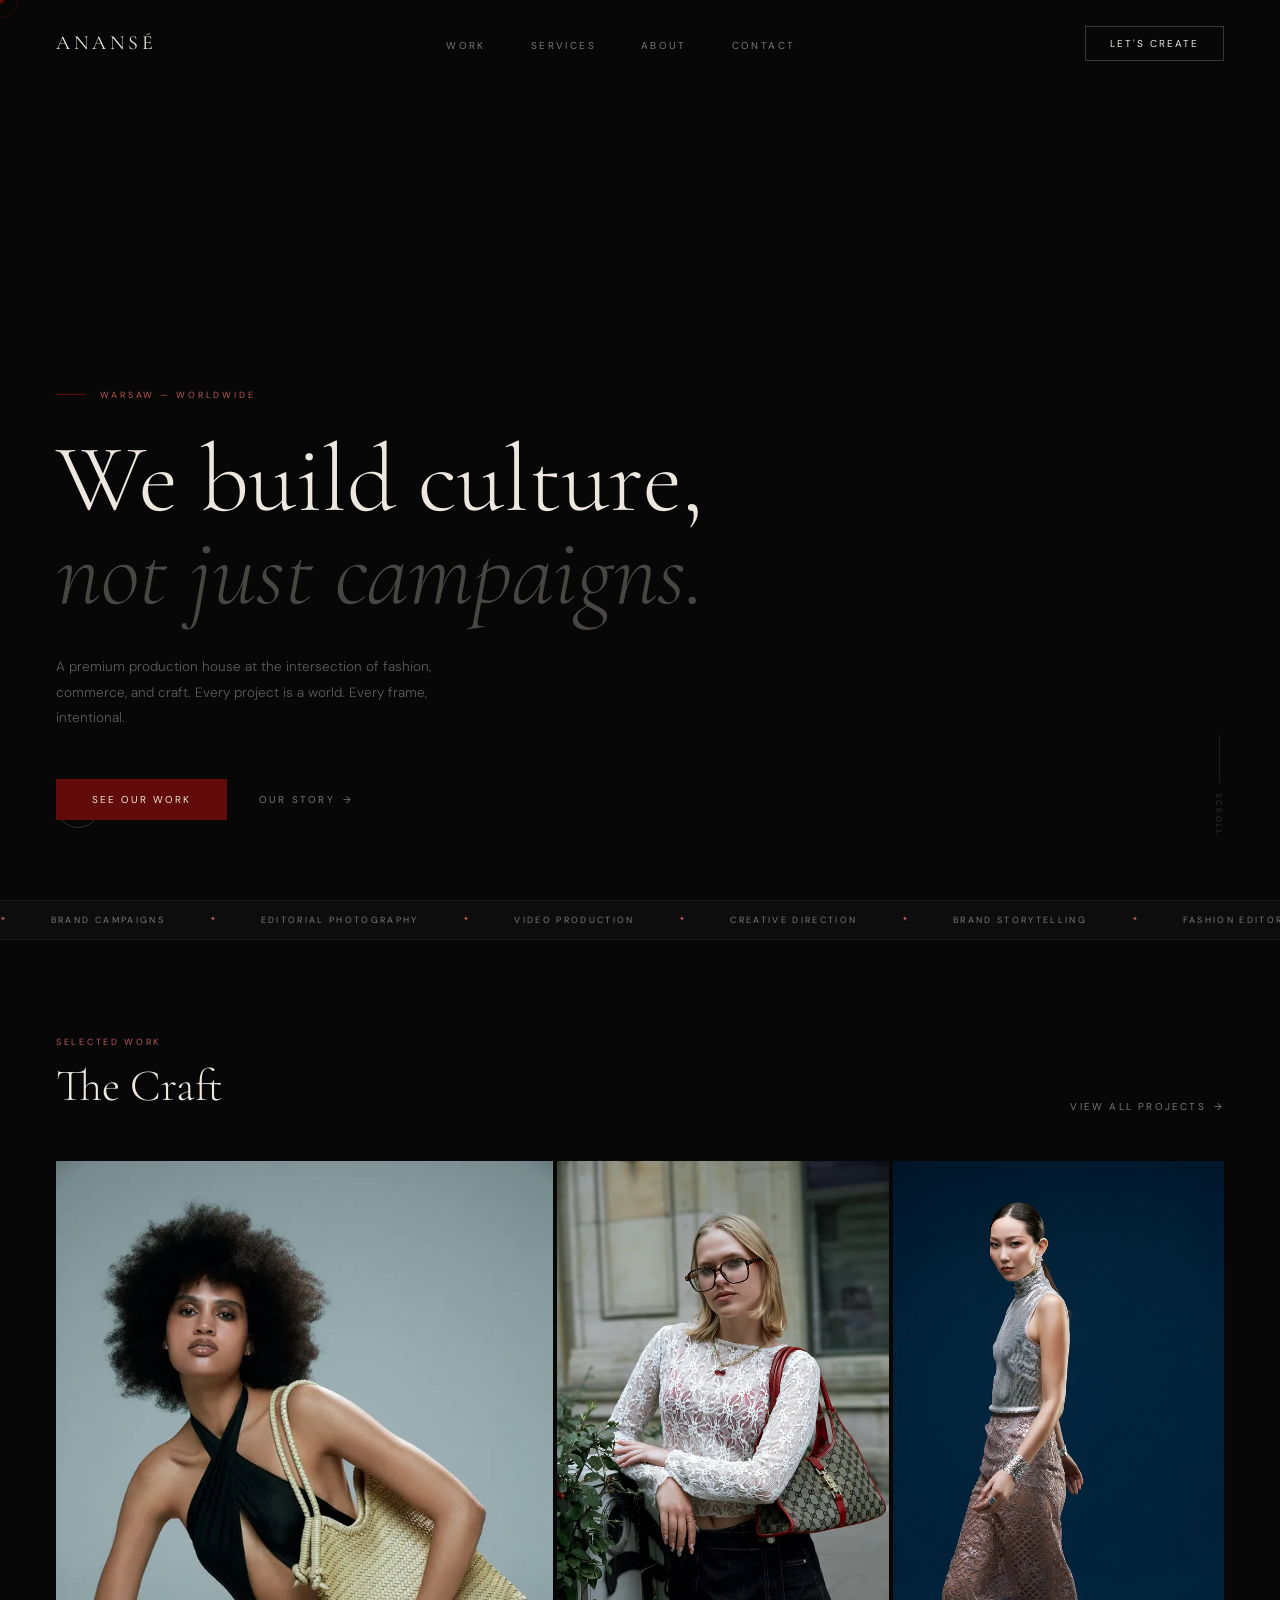
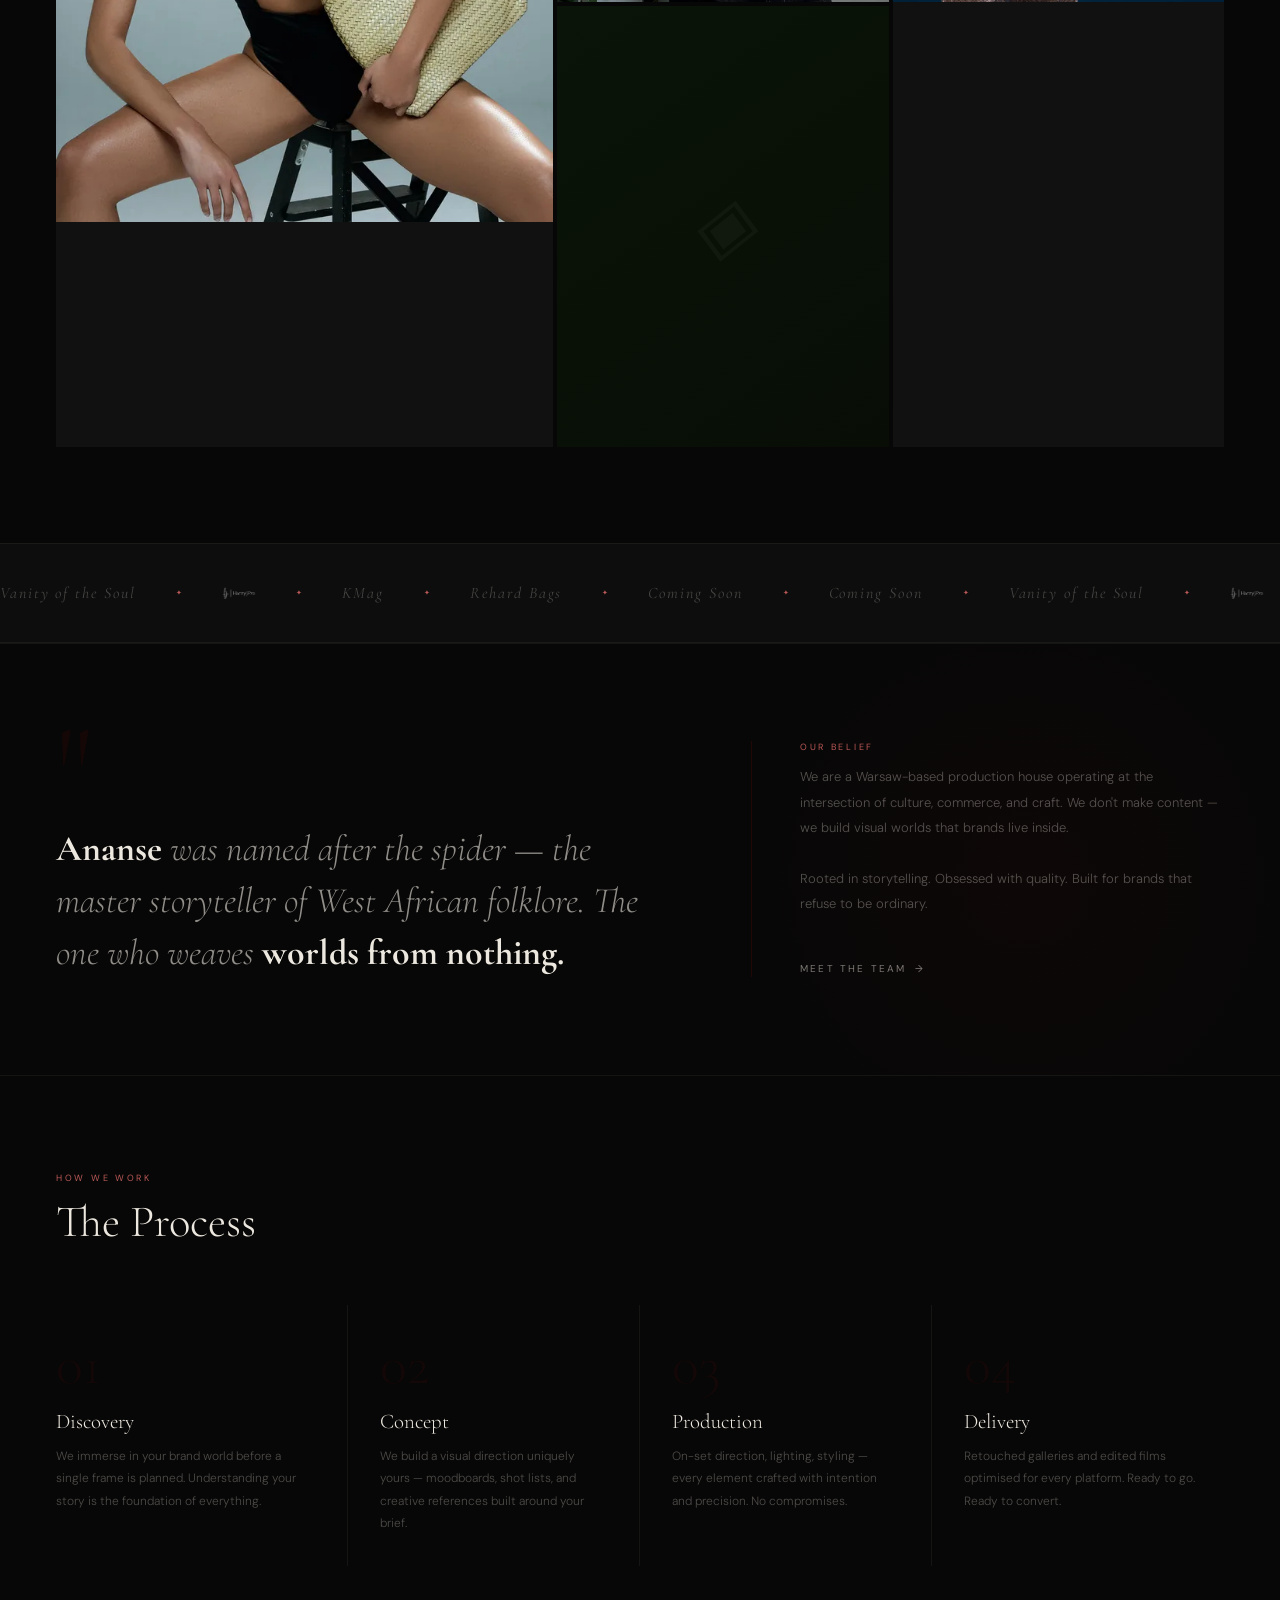
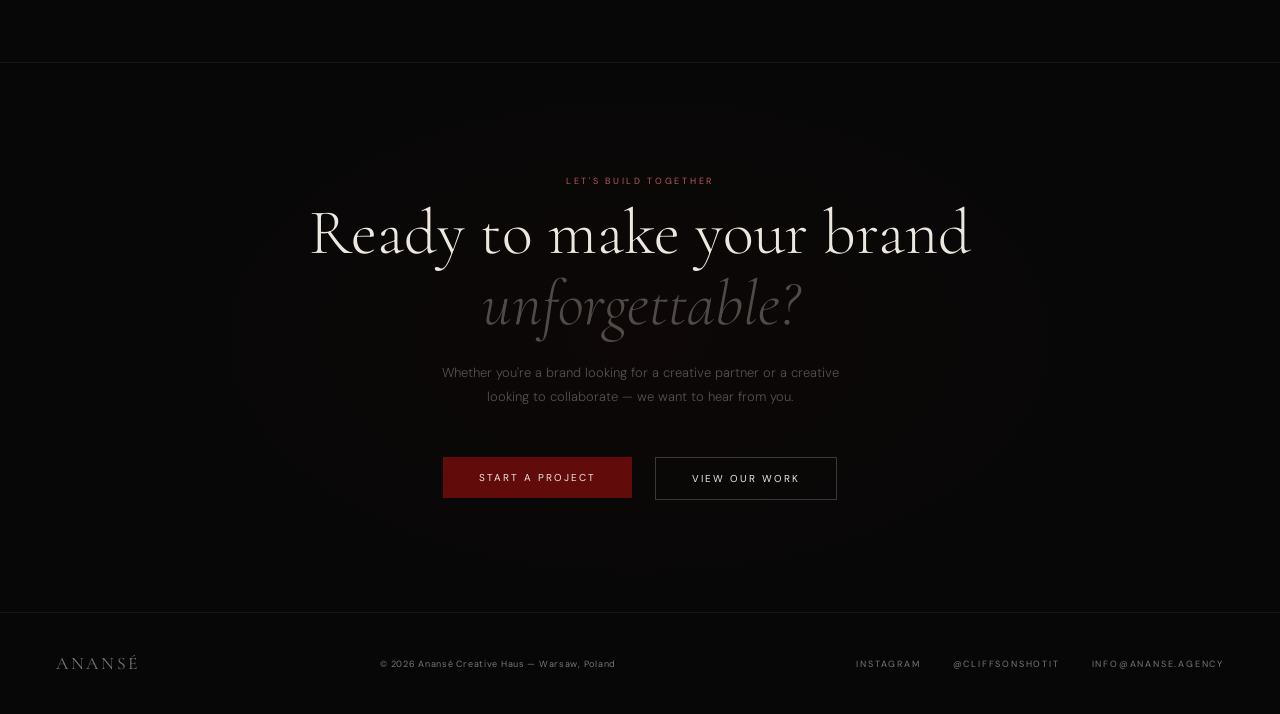
==== commit 4b16bfb0: "feat: brand red, and Weddings replaces Talent Management in services Colour   The logo red (#610c0b)" ====
--- a/index.html
+++ b/index.html
@@ -32,8 +32,8 @@
 .hero-vid video{width:100%;height:100%;object-fit:cover;opacity:0.42;}
 .hero-ov{position:absolute;inset:0;z-index:1;background:linear-gradient(to top,rgba(7,7,7,0.95) 0%,rgba(7,7,7,0.35) 50%,rgba(7,7,7,0.18) 100%);}
 .hero-content{position:relative;z-index:3;max-width:760px;}
-.hero-eye{font-size:9px;letter-spacing:0.32em;text-transform:uppercase;color:#8b1a1a;margin-bottom:2rem;display:flex;align-items:center;gap:14px;opacity:0;animation:fU 1.1s 0.9s forwards;}
-.hero-eye::before{content:'';display:inline-block;width:30px;height:0.5px;background:#8b1a1a;}
+.hero-eye{font-size:9px;letter-spacing:0.32em;text-transform:uppercase;color:#bb5a58;margin-bottom:2rem;display:flex;align-items:center;gap:14px;opacity:0;animation:fU 1.1s 0.9s forwards;}
+.hero-eye::before{content:'';display:inline-block;width:30px;height:0.5px;background:#610c0b;}
 .hero-h1{font-family:'Cormorant Garamond',serif;font-size:clamp(3.8rem,7.5vw,7rem);line-height:0.97;font-weight:300;margin-bottom:2.2rem;}
 .hero-h1 .l1{display:block;color:#ede8df;opacity:0;transform:translateY(38px);animation:fU 1.1s 1.05s forwards;}
 .hero-h1 .l2{display:block;font-style:italic;color:rgba(237,232,223,0.28);opacity:0;transform:translateY(38px);animation:fU 1.1s 1.22s forwards;}
@@ -46,7 +46,7 @@
 .play-lbl{font-size:9px;letter-spacing:0.22em;text-transform:uppercase;color:rgba(237,232,223,0.28);}
 .hero-scroll{position:absolute;right:3.5rem;bottom:4rem;z-index:3;display:flex;flex-direction:column;align-items:center;gap:10px;opacity:0;animation:fI 1s 2.3s forwards;}
 .scr-bar{width:0.5px;height:48px;position:relative;overflow:hidden;background:rgba(237,232,223,0.1);}
-.scr-line{position:absolute;top:-100%;left:0;width:100%;height:100%;background:#8b1a1a;animation:scrAnim 2.2s 2.5s infinite;}
+.scr-line{position:absolute;top:-100%;left:0;width:100%;height:100%;background:#610c0b;animation:scrAnim 2.2s 2.5s infinite;}
 .scr-txt{font-size:8px;letter-spacing:0.28em;text-transform:uppercase;color:rgba(237,232,223,0.2);writing-mode:vertical-rl;}
 .home-work{padding:6rem 3.5rem;}
 .sec-head{display:flex;justify-content:space-between;align-items:flex-end;margin-bottom:3rem;}
@@ -58,14 +58,14 @@
 .brand-track{display:flex;align-items:center;gap:2.5rem;white-space:nowrap;width:max-content;animation:bTick 40s linear infinite;}
 .brand-ph{font-family:'Cormorant Garamond',serif;font-size:1rem;letter-spacing:0.12em;color:rgba(237,232,223,0.25);font-style:italic;transition:color 0.4s;}
 .brand-ph:hover{color:rgba(237,232,223,0.55);}
-.brand-div{color:#8b1a1a;font-size:7px;vertical-align:middle;flex-shrink:0;}
+.brand-div{color:#bb5a58;font-size:7px;vertical-align:middle;flex-shrink:0;}
 .manifesto{padding:6rem 3.5rem;position:relative;overflow:hidden;border-top:0.5px solid rgba(237,232,223,0.06);}
-.m-glow{position:absolute;right:-5%;top:-20%;width:50%;height:150%;background:radial-gradient(ellipse,rgba(139,26,26,0.08) 0%,transparent 65%);pointer-events:none;}
+.m-glow{position:absolute;right:-5%;top:-20%;width:50%;height:150%;background:radial-gradient(ellipse,rgba(97,12,11,0.08) 0%,transparent 65%);pointer-events:none;}
 .m-grid{display:grid;grid-template-columns:1.3fr 1fr;gap:5rem;align-items:center;}
-.m-qm{font-family:'Cormorant Garamond',serif;font-size:8rem;line-height:0.5;color:rgba(139,26,26,0.18);font-weight:300;margin-bottom:1.2rem;}
+.m-qm{font-family:'Cormorant Garamond',serif;font-size:8rem;line-height:0.5;color:rgba(97,12,11,0.18);font-weight:300;margin-bottom:1.2rem;}
 .m-q{font-family:'Cormorant Garamond',serif;font-size:clamp(1.6rem,2.8vw,2.3rem);line-height:1.45;font-weight:300;font-style:italic;color:rgba(237,232,223,0.6);}
 .m-q strong{font-style:normal;color:#ede8df;}
-.m-right{border-left:0.5px solid rgba(139,26,26,0.3);padding-left:3rem;}
+.m-right{border-left:0.5px solid rgba(97,12,11,0.3);padding-left:3rem;}
 .m-body{font-size:13px;line-height:1.95;color:rgba(237,232,223,0.33);font-weight:300;margin-bottom:2.5rem;}
 .process{padding:6rem 3.5rem;border-top:0.5px solid rgba(237,232,223,0.06);}
 .proc-grid{display:grid;grid-template-columns:repeat(4,1fr);gap:0;margin-top:3.5rem;}
@@ -74,11 +74,11 @@
 .proc-item:last-child{border-right:none;padding-right:0;}
 .proc-item:not(:first-child){padding-left:2rem;}
 .proc-item:not(:first-child):hover{padding-left:2.5rem;}
-.proc-num{font-family:'Cormorant Garamond',serif;font-size:3.5rem;font-weight:300;color:rgba(139,26,26,0.15);line-height:1;margin-bottom:1rem;}
+.proc-num{font-family:'Cormorant Garamond',serif;font-size:3.5rem;font-weight:300;color:rgba(97,12,11,0.15);line-height:1;margin-bottom:1rem;}
 .proc-title{font-family:'Cormorant Garamond',serif;font-size:1.3rem;font-weight:300;color:#ede8df;margin-bottom:0.7rem;}
 .proc-desc{font-size:12px;line-height:1.85;color:rgba(237,232,223,0.3);font-weight:300;}
 .home-cta{padding:7rem 3.5rem;text-align:center;border-top:0.5px solid rgba(237,232,223,0.06);position:relative;overflow:hidden;}
-.cta-glow{position:absolute;inset:0;background:radial-gradient(ellipse 60% 80% at 50% 50%,rgba(139,26,26,0.07) 0%,transparent 70%);pointer-events:none;}
+.cta-glow{position:absolute;inset:0;background:radial-gradient(ellipse 60% 80% at 50% 50%,rgba(97,12,11,0.07) 0%,transparent 70%);pointer-events:none;}
 .cta-h2{font-family:'Cormorant Garamond',serif;font-size:clamp(2.5rem,5vw,5rem);font-weight:300;line-height:1.1;color:#ede8df;margin-bottom:1.4rem;}
 .cta-h2 em{font-style:italic;color:rgba(237,232,223,0.3);}
 .cta-sub{font-size:13px;color:rgba(237,232,223,0.33);max-width:400px;margin:0 auto 3rem;line-height:1.85;font-weight:300;}
@@ -92,7 +92,7 @@
   .hero-badge{display:none;}
   .home-work,.manifesto,.process,.home-cta{padding:4rem 1.5rem;}
   .m-grid{grid-template-columns:1fr;gap:2.5rem;}
-  .m-right{border-left:none;padding-left:0;border-top:0.5px solid rgba(139,26,26,0.3);padding-top:2rem;}
+  .m-right{border-left:none;padding-left:0;border-top:0.5px solid rgba(97,12,11,0.3);padding-top:2rem;}
   .proc-grid{grid-template-columns:1fr 1fr;}
 }
 </style>
--- a/css/style.css
+++ b/css/style.css
@@ -1,8 +1,12 @@
 
 /* ── VARIABLES ── */
 :root {
-  --red: #8b1a1a;
-  --red-dim: rgba(139,26,26,0.12);
+  --red: #610c0b;            /* brand logo red — fills, buttons, rules, glows */
+  --red-text: #bb5a58;       /* AA tint for small red text on --black (4.52:1) */
+                            /* TODO Lead Dev: the logo red is 1.50:1 as text and
+                               unreadable at 9px. This is the most muted tint that
+                               still clears AA — adjust to taste, keep it >= 4.5:1. */
+  --red-dim: rgba(97,12,11,0.12);
   --cream: #ede8df;
   --cream-45: rgba(237,232,223,0.45);
   --cream-20: rgba(237,232,223,0.2);
@@ -48,7 +52,7 @@
 }
 .cursor-ring {
   width: 36px; height: 36px;
-  border: 0.5px solid rgba(139,26,26,0.4);
+  border: 0.5px solid rgba(97,12,11,0.4);
   border-radius: 50%;
   position: fixed; top: 0; left: 0;
   pointer-events: none; z-index: 9998;
@@ -57,7 +61,7 @@
   will-change: transform;
 }
 body.is-hovering .cursor-dot { transform: translate(-50%, -50%) scale(0); }
-body.is-hovering .cursor-ring { width: 54px; height: 54px; border-color: rgba(139,26,26,0.7); }
+body.is-hovering .cursor-ring { width: 54px; height: 54px; border-color: rgba(97,12,11,0.7); }
 
 /* ── NAV ── */
 .nav {
@@ -145,7 +149,7 @@
 /* ── SECTION LABELS ── */
 .s-label {
   font-size: 9px; letter-spacing: 0.3em;
-  text-transform: uppercase; color: var(--red);
+  text-transform: uppercase; color: var(--red-text);
   margin-bottom: 0.7rem;
 }
 .s-title {
@@ -188,7 +192,7 @@
   text-transform: uppercase;
   color: rgba(237,232,223,0.5);
 }
-.ticker-gem { color: var(--red); font-size: 7px; vertical-align: middle; }
+.ticker-gem { color: var(--red-text); font-size: 7px; vertical-align: middle; }
 
 /* ── BRAND BAR ── */
 .brand-bar {
@@ -280,7 +284,7 @@
 .wcard:hover .wcard-info { transform: translateY(0); opacity: 1; }
 .wcard-cat {
   font-size: 8px; letter-spacing: 0.24em;
-  text-transform: uppercase; color: var(--red); margin-bottom: 5px;
+  text-transform: uppercase; color: var(--red-text); margin-bottom: 5px;
 }
 .wcard-name {
   font-family: var(--serif);
@@ -300,12 +304,12 @@
 .page-hero-glow {
   position: absolute; top: -20%; right: -5%;
   width: 50%; height: 130%;
-  background: radial-gradient(ellipse, rgba(139,26,26,0.1) 0%, transparent 65%);
+  background: radial-gradient(ellipse, rgba(97,12,11,0.1) 0%, transparent 65%);
   pointer-events: none;
 }
 .page-hero-label {
   font-size: 9px; letter-spacing: 0.32em;
-  text-transform: uppercase; color: var(--red);
+  text-transform: uppercase; color: var(--red-text);
   margin-bottom: 1.5rem;
   display: flex; align-items: center; gap: 14px;
 }
@@ -429,7 +433,7 @@
 .nav-drawer.open li:nth-child(2) a { transition-delay: 0.14s; }
 .nav-drawer.open li:nth-child(3) a { transition-delay: 0.20s; }
 .nav-drawer.open li:nth-child(4) a { transition-delay: 0.26s; }
-.nav-drawer a:hover, .nav-drawer a.active { color: var(--red); }
+.nav-drawer a:hover, .nav-drawer a.active { color: var(--red-text); }
 .nav-drawer-meta {
   margin-top: 3rem;
   font-size: 10px; letter-spacing: 0.24em;
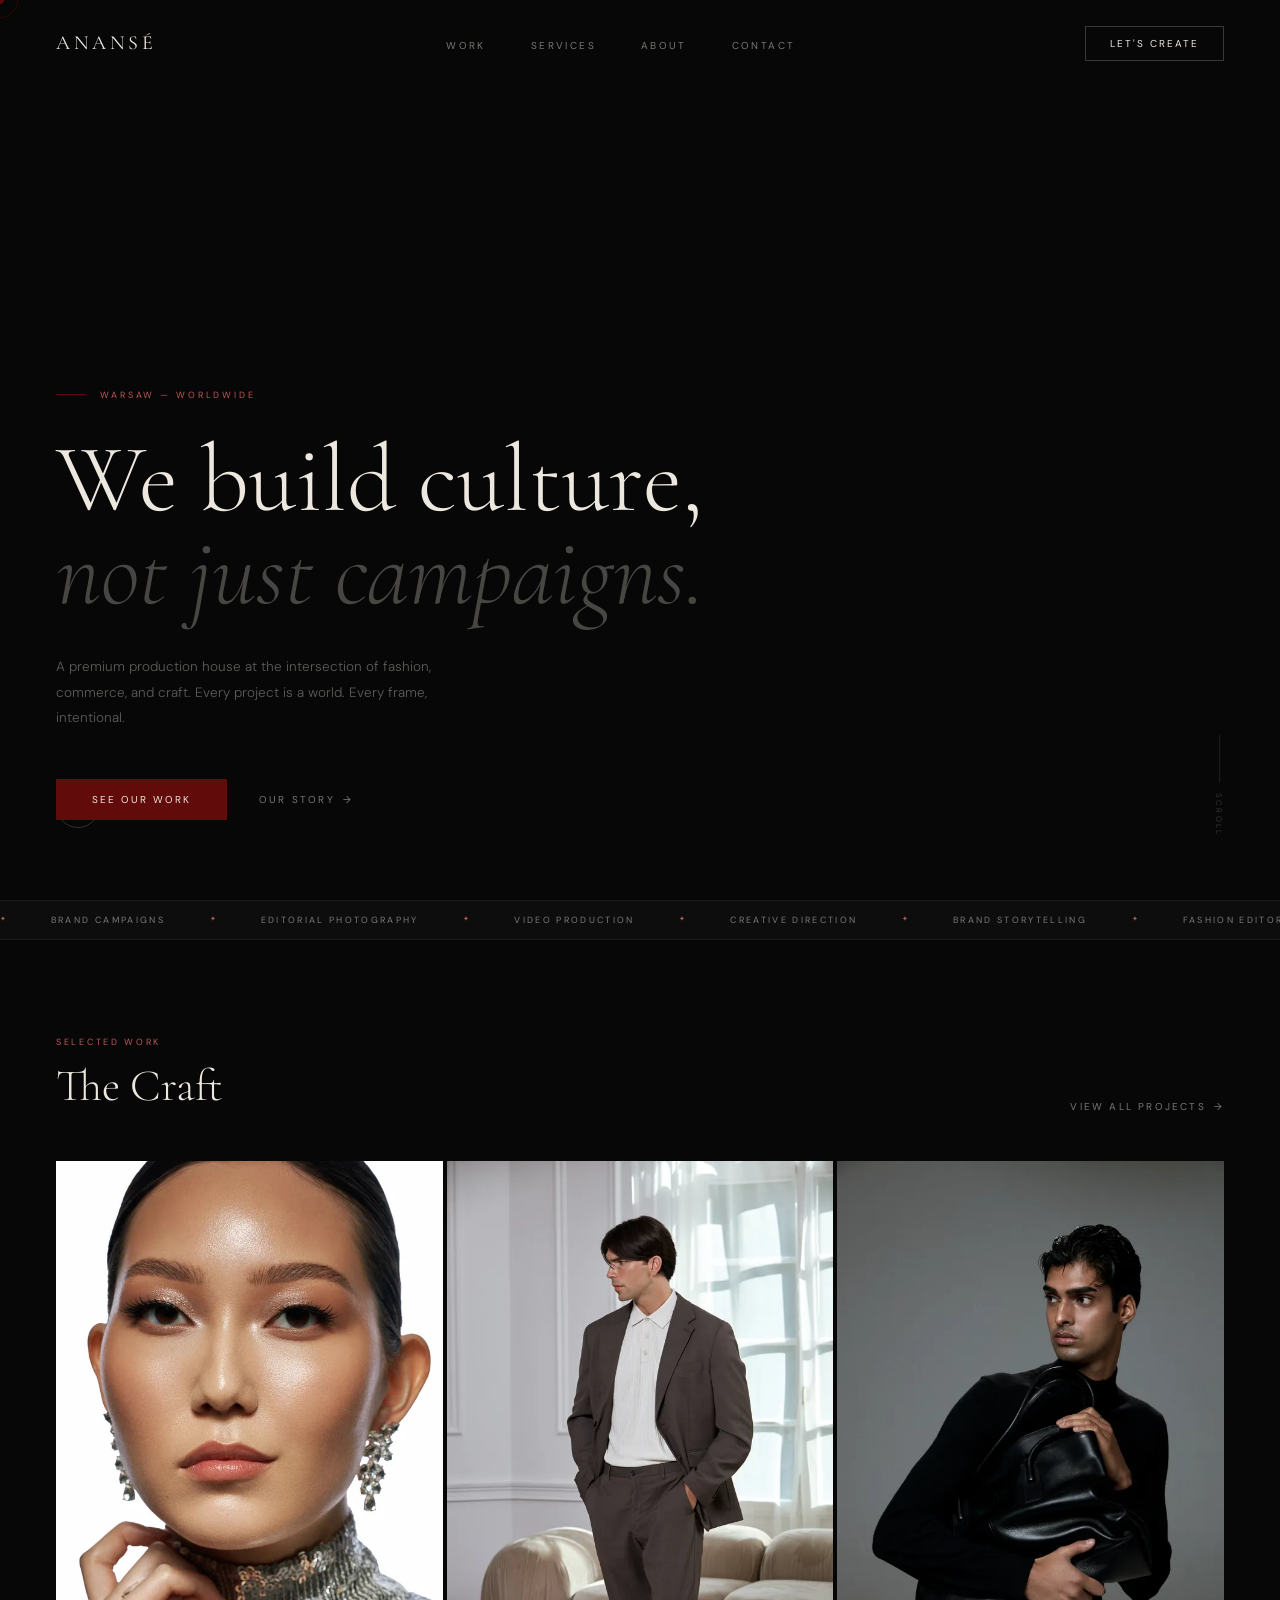
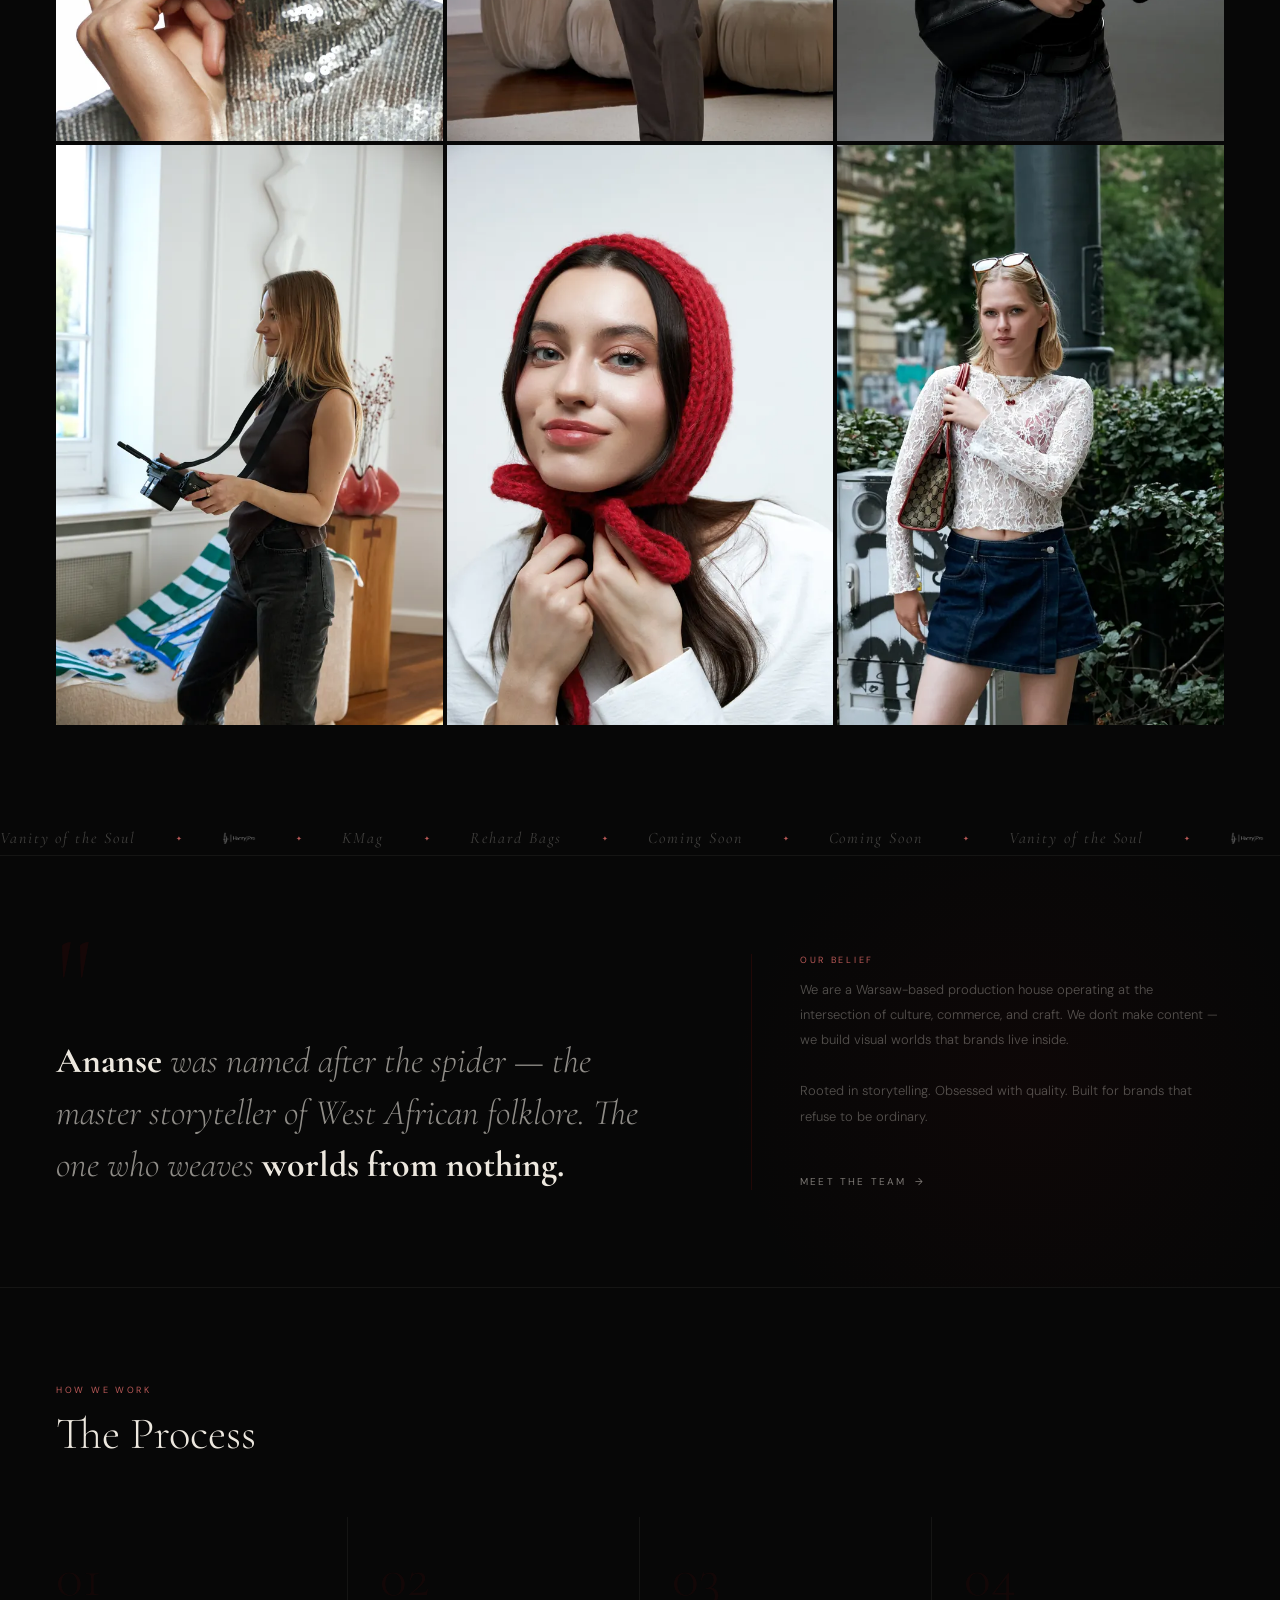
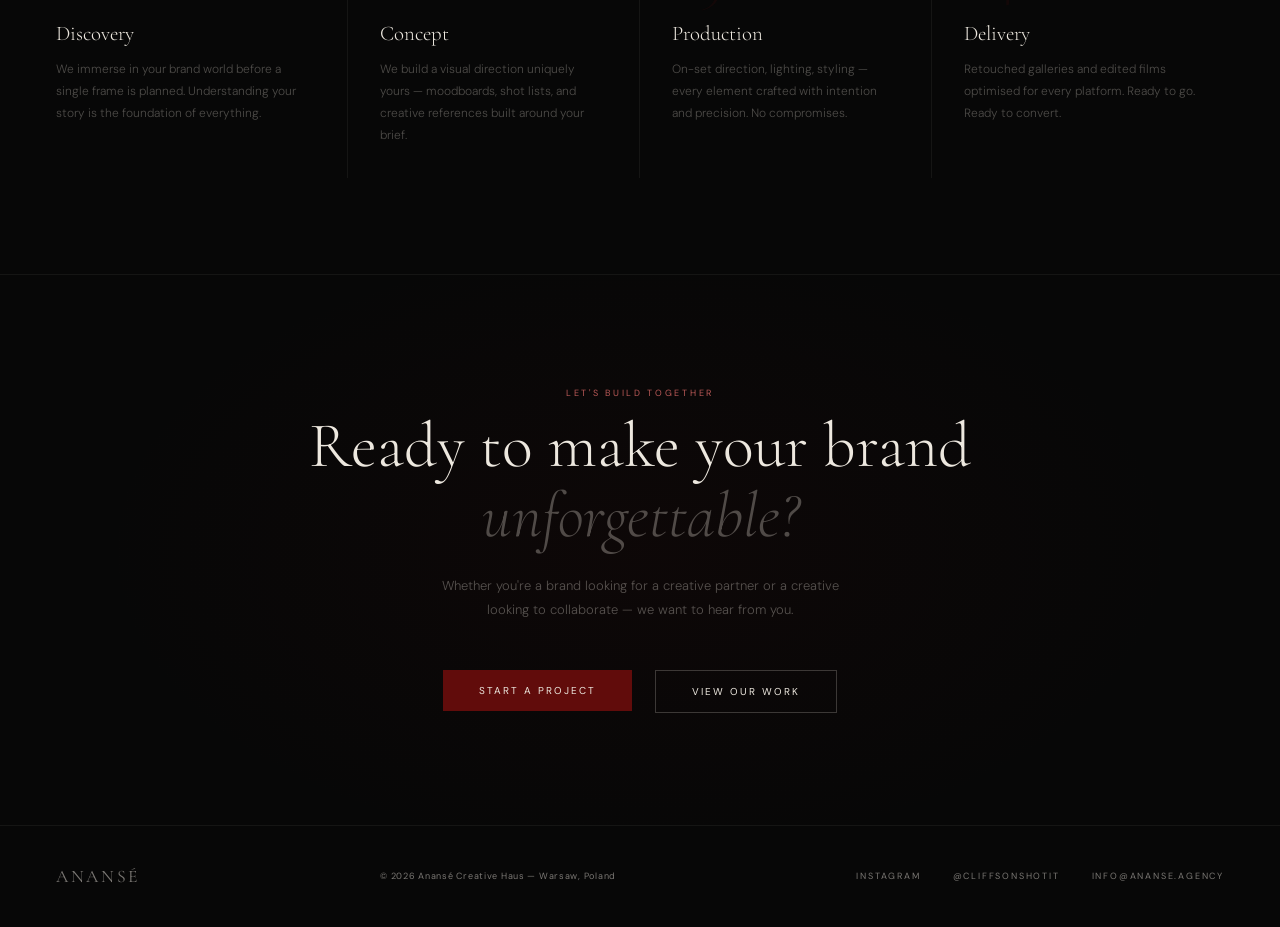
==== commit 91ada516: "fix: one card geometry across the grids, six real projects, no placeholders The grids read as ragged" ====
--- a/index.html
+++ b/index.html
@@ -50,11 +50,7 @@
 .scr-txt{font-size:8px;letter-spacing:0.28em;text-transform:uppercase;color:rgba(237,232,223,0.2);writing-mode:vertical-rl;}
 .home-work{padding:6rem 3.5rem;}
 .sec-head{display:flex;justify-content:space-between;align-items:flex-end;margin-bottom:3rem;}
-.wph{width:100%;padding-top:133%;position:relative;display:block;}
-.wph-in{position:absolute;inset:0;display:flex;align-items:center;justify-content:center;}
-.wph-g{font-family:'Cormorant Garamond',serif;font-size:5rem;color:rgba(237,232,223,0.04);font-style:italic;transition:color 0.5s;}
-.wcard:hover .wph-g{color:rgba(237,232,223,0.08);}
-.brand-ticker{border-top:0.5px solid rgba(237,232,223,0.06);border-bottom:0.5px solid rgba(237,232,223,0.06);padding:2rem 0;overflow:hidden;background:#0d0d0d;}
+.wcard:hover .brand-ticker{border-top:0.5px solid rgba(237,232,223,0.06);border-bottom:0.5px solid rgba(237,232,223,0.06);padding:2rem 0;overflow:hidden;background:#0d0d0d;}
 .brand-track{display:flex;align-items:center;gap:2.5rem;white-space:nowrap;width:max-content;animation:bTick 40s linear infinite;}
 .brand-ph{font-family:'Cormorant Garamond',serif;font-size:1rem;letter-spacing:0.12em;color:rgba(237,232,223,0.25);font-style:italic;transition:color 0.4s;}
 .brand-ph:hover{color:rgba(237,232,223,0.55);}
@@ -186,63 +182,92 @@
 
   <div class="work-grid rv d1">
 
-    <!-- SLOT 1 large left -->
-    <a href="rehard-bags.html" class="wcard tall">
-      <div class="wcard-img-wrap">
-        <div class="wph" style="background:#111;">
-          <img decoding="async" width="1280" height="1920" srcset="images/covers/rehard-cover-640.webp 640w, images/covers/rehard-cover-1280.webp 1280w" sizes="(max-width: 768px) 100vw, 33vw" src="images/covers/rehard-cover-640.webp" alt="Rehard Bags" loading="lazy" style="position:absolute;inset:0;width:100%;height:100%;object-fit:cover;object-position:center top;">
-        </div>
-      </div>
-      <div class="wcard-overlay"></div>
-      <div class="wcard-info">
-        <div class="wcard-cat">Fashion &amp; Editorial</div>
-        <div class="wcard-name">Rehard Bags<br>Editorial</div>
-      </div>
-    </a>
-
-    <!-- SLOT 2+3 middle column -->
-    <div class="col2">
-      <a href="vanity-of-the-soul.html" class="wcard">
-        <div class="wcard-img-wrap">
-          <div class="wph" style="background:#111;">
-            <img decoding="async" width="1280" height="1707" srcset="images/covers/vanity-cover-640.webp 640w, images/covers/vanity-cover-1280.webp 1280w" sizes="(max-width: 768px) 100vw, 33vw" src="images/covers/vanity-cover-640.webp" alt="Vanity of the Soul" loading="lazy" style="position:absolute;inset:0;width:100%;height:100%;object-fit:cover;object-position:center top;">
-          </div>
-        </div>
-        <div class="wcard-overlay"></div>
-        <div class="wcard-info">
-          <div class="wcard-cat">Brand Campaign</div>
-          <div class="wcard-name">Vanity of the Soul<br>Heritage Editorial</div>
-        </div>
-      </a>
-      <a href="work.html" class="wcard">
-        <div class="wcard-img-wrap">
-          <div class="wph" style="background:linear-gradient(145deg,#0a1408,#080e06);">
-            <div class="wph-in"><span class="wph-g">◈</span></div>
-          </div>
-        </div>
-        <div class="wcard-overlay"></div>
-        <div class="wcard-info">
-          <div class="wcard-cat">Coming Soon</div>
-          <div class="wcard-name">New Project</div>
-        </div>
-      </a>
-    </div>
-
-    <!-- SLOT 4 large right -->
-    <a href="harry-j-makeup.html" class="wcard tall">
-      <div class="wcard-img-wrap">
-        <div class="wph" style="background:#111;">
-          <img decoding="async" width="1280" height="1920" srcset="images/covers/harryjpro-cover-640.webp 640w, images/covers/harryjpro-cover-1280.webp 1280w" sizes="(max-width: 768px) 100vw, 33vw" src="images/covers/harryjpro-cover-640.webp" alt="Harry J Make Up" loading="lazy" style="position:absolute;inset:0;width:100%;height:100%;object-fit:cover;object-position:center top;">
-        </div>
+    <a href="harry-j-makeup.html" class="wcard">
+      <div class="wcard-img-wrap">
+        <img src="images/covers/harry-j-cover-640.webp"
+             srcset="images/covers/harry-j-cover-640.webp 640w, images/covers/harry-j-cover-1280.webp 1280w"
+             sizes="(max-width: 768px) 100vw, 33vw" width="1280" height="1920"
+             alt="Harry J Make Up — Make-Up Designer" loading="lazy" decoding="async">
       </div>
       <div class="wcard-overlay"></div>
       <div class="wcard-info">
         <div class="wcard-cat">Editorial</div>
-        <div class="wcard-name">Harry J Make Up<br>Editorial</div>
-      </div>
-    </a>
-
-  </div>
+        <div class="wcard-name">Harry J Make Up<br>Make-Up Designer</div>
+      </div>
+    </a>
+
+    <a href="vertus-ai.html" class="wcard">
+      <div class="wcard-img-wrap">
+        <img src="images/covers/vertus-ai-cover-640.webp"
+             srcset="images/covers/vertus-ai-cover-640.webp 640w, images/covers/vertus-ai-cover-1280.webp 1280w"
+             sizes="(max-width: 768px) 100vw, 33vw" width="1280" height="1920"
+             alt="Vertus AI — Founders Portrait" loading="lazy" decoding="async">
+      </div>
+      <div class="wcard-overlay"></div>
+      <div class="wcard-info">
+        <div class="wcard-cat">Brand Campaign</div>
+        <div class="wcard-name">Vertus AI<br>Founders Portrait</div>
+      </div>
+    </a>
+
+    <a href="rehard-bags.html" class="wcard">
+      <div class="wcard-img-wrap">
+        <img src="images/covers/rehard-cover-640.webp"
+             srcset="images/covers/rehard-cover-640.webp 640w, images/covers/rehard-cover-1280.webp 1280w"
+             sizes="(max-width: 768px) 100vw, 33vw" width="1280" height="1920"
+             alt="Rehard — Fashion Editorial" loading="lazy" decoding="async">
+      </div>
+      <div class="wcard-overlay"></div>
+      <div class="wcard-info">
+        <div class="wcard-cat">Editorial</div>
+        <div class="wcard-name">Rehard<br>Fashion Editorial</div>
+      </div>
+    </a>
+
+    <a href="summerhouse.html" class="wcard">
+      <div class="wcard-img-wrap">
+        <img src="images/covers/summerhouse-cover-640.webp"
+             srcset="images/covers/summerhouse-cover-640.webp 640w, images/covers/summerhouse-cover-1280.webp 1280w"
+             sizes="(max-width: 768px) 100vw, 33vw" width="1280" height="1920"
+             alt="SummerHouse — Brand Film" loading="lazy" decoding="async">
+      </div>
+      <div class="wcard-overlay"></div>
+      <div class="wcard-info">
+        <div class="wcard-cat">Brand Campaign</div>
+        <div class="wcard-name">SummerHouse<br>Brand Film</div>
+      </div>
+    </a>
+
+    <a href="motkime.html" class="wcard">
+      <div class="wcard-img-wrap">
+        <img src="images/covers/motkime-cover-640.webp"
+             srcset="images/covers/motkime-cover-640.webp 640w, images/covers/motkime-cover-1280.webp 1280w"
+             sizes="(max-width: 768px) 100vw, 33vw" width="1280" height="1920"
+             alt="Motkime — Knitwear Editorial" loading="lazy" decoding="async">
+      </div>
+      <div class="wcard-overlay"></div>
+      <div class="wcard-info">
+        <div class="wcard-cat">Editorial</div>
+        <div class="wcard-name">Motkime<br>Knitwear Editorial</div>
+      </div>
+    </a>
+
+    <a href="vanity-of-the-soul.html" class="wcard">
+      <div class="wcard-img-wrap">
+        <img src="images/covers/vanity-cover-640.webp"
+             srcset="images/covers/vanity-cover-640.webp 640w, images/covers/vanity-cover-1280.webp 1280w"
+             sizes="(max-width: 768px) 100vw, 33vw" width="1280" height="1920"
+             alt="Vanity of The Soul — Heritage Editorial" loading="lazy" decoding="async">
+      </div>
+      <div class="wcard-overlay"></div>
+      <div class="wcard-info">
+        <div class="wcard-cat">Brand Campaign</div>
+        <div class="wcard-name">Vanity of The Soul<br>Heritage Editorial</div>
+      </div>
+    </a>
+
+  </div>
+
 </section>
 
 <div class="brand-ticker rv">
--- a/css/style.css
+++ b/css/style.css
@@ -236,9 +236,15 @@
 }
 
 /* ── WORK GRID ── */
+/* Every cover tile is 2:3 — the native ratio of the photography. Cards differ
+   in content only, never in geometry, so nothing is cropped by object-fit and
+   the grid holds true alignment lines on every edge.
+   TODO Lead Dev: for a more art-directed rhythm, let one card span 2 columns
+   AND 2 rows — that scales it without changing its ratio. Uniform is the
+   calmer read and is what's shipped. */
 .work-grid {
   display: grid;
-  grid-template-columns: 1.5fr 1fr 1fr;
+  grid-template-columns: repeat(3, 1fr);
   gap: 4px;
 }
 .wcard {
@@ -246,12 +252,10 @@
   background: #111; cursor: none;
 }
 .wcard-img-wrap {
+  aspect-ratio: 2/3;
   width: 100%; overflow: hidden;
   transition: transform 0.85s var(--ease);
 }
-.wcard.tall .wcard-img-wrap { aspect-ratio: 2/3.1; }
-.wcard.med  .wcard-img-wrap { aspect-ratio: 3/3.8; }
-.wcard.sm   .wcard-img-wrap { aspect-ratio: 3/2.3; }
 .wcard:hover .wcard-img-wrap { transform: scale(1.05); }
 .wcard-img-wrap img {
   width: 100%; height: 100%;
@@ -291,9 +295,7 @@
   font-size: 1.1rem; font-weight: 300;
   color: var(--cream); line-height: 1.25;
 }
-.col2 { display: flex; flex-direction: column; gap: 4px; }
-.col2 .wcard { flex: 1; }
-.col2 .wcard .wcard-img-wrap { aspect-ratio: unset; min-height: 200px; }
+
 
 /* ── PAGE HERO (inner pages) ── */
 .page-hero {
@@ -366,7 +368,7 @@
   .nav.scrolled { padding: 0.9rem 1.5rem; }
   .nav-links { display: none; }
   .work-grid { grid-template-columns: 1fr 1fr; }
-  .col2 { display: contents; }
+  .gallery-grid { grid-template-columns: 1fr 1fr; }
   .brand-logos { gap: 1.5rem; }
   .brand-slot { width: 100px; }
   .footer { flex-direction: column; gap: 1.5rem; text-align: center; padding: 2rem 1.5rem; }
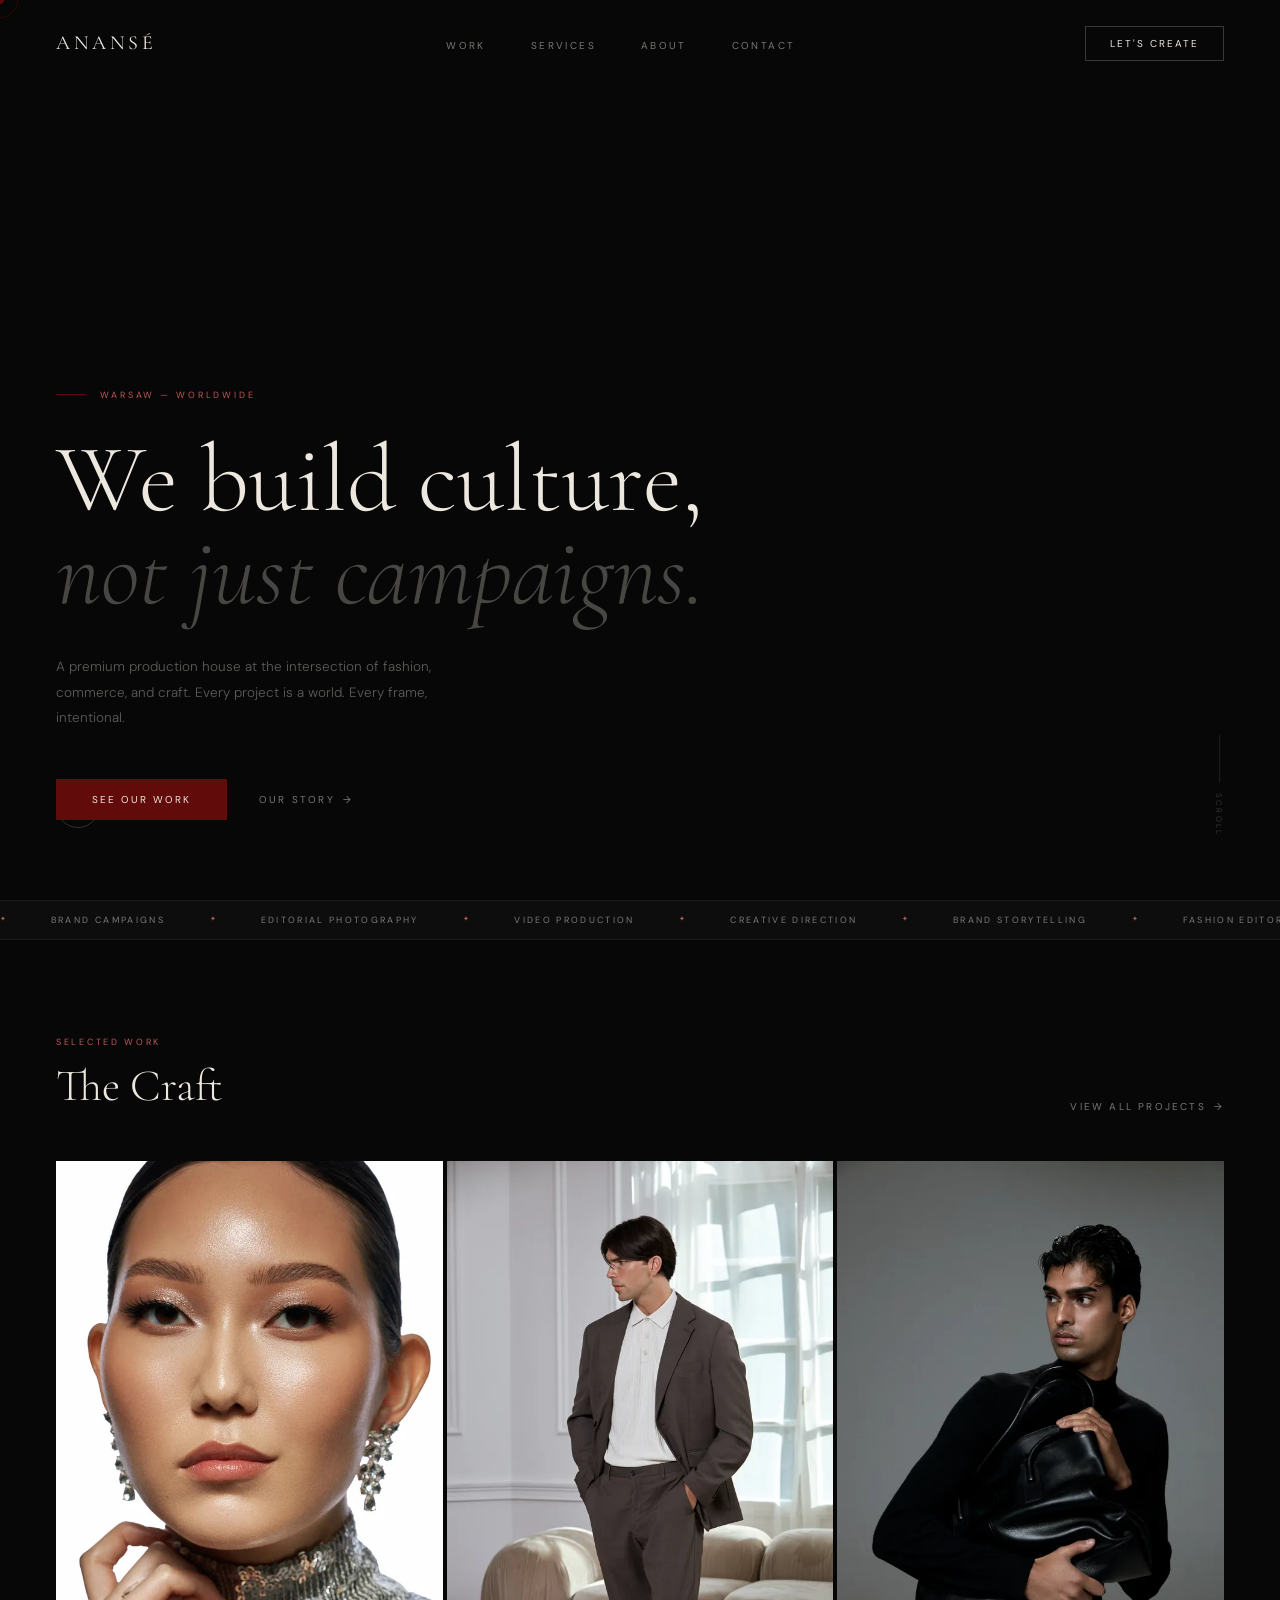
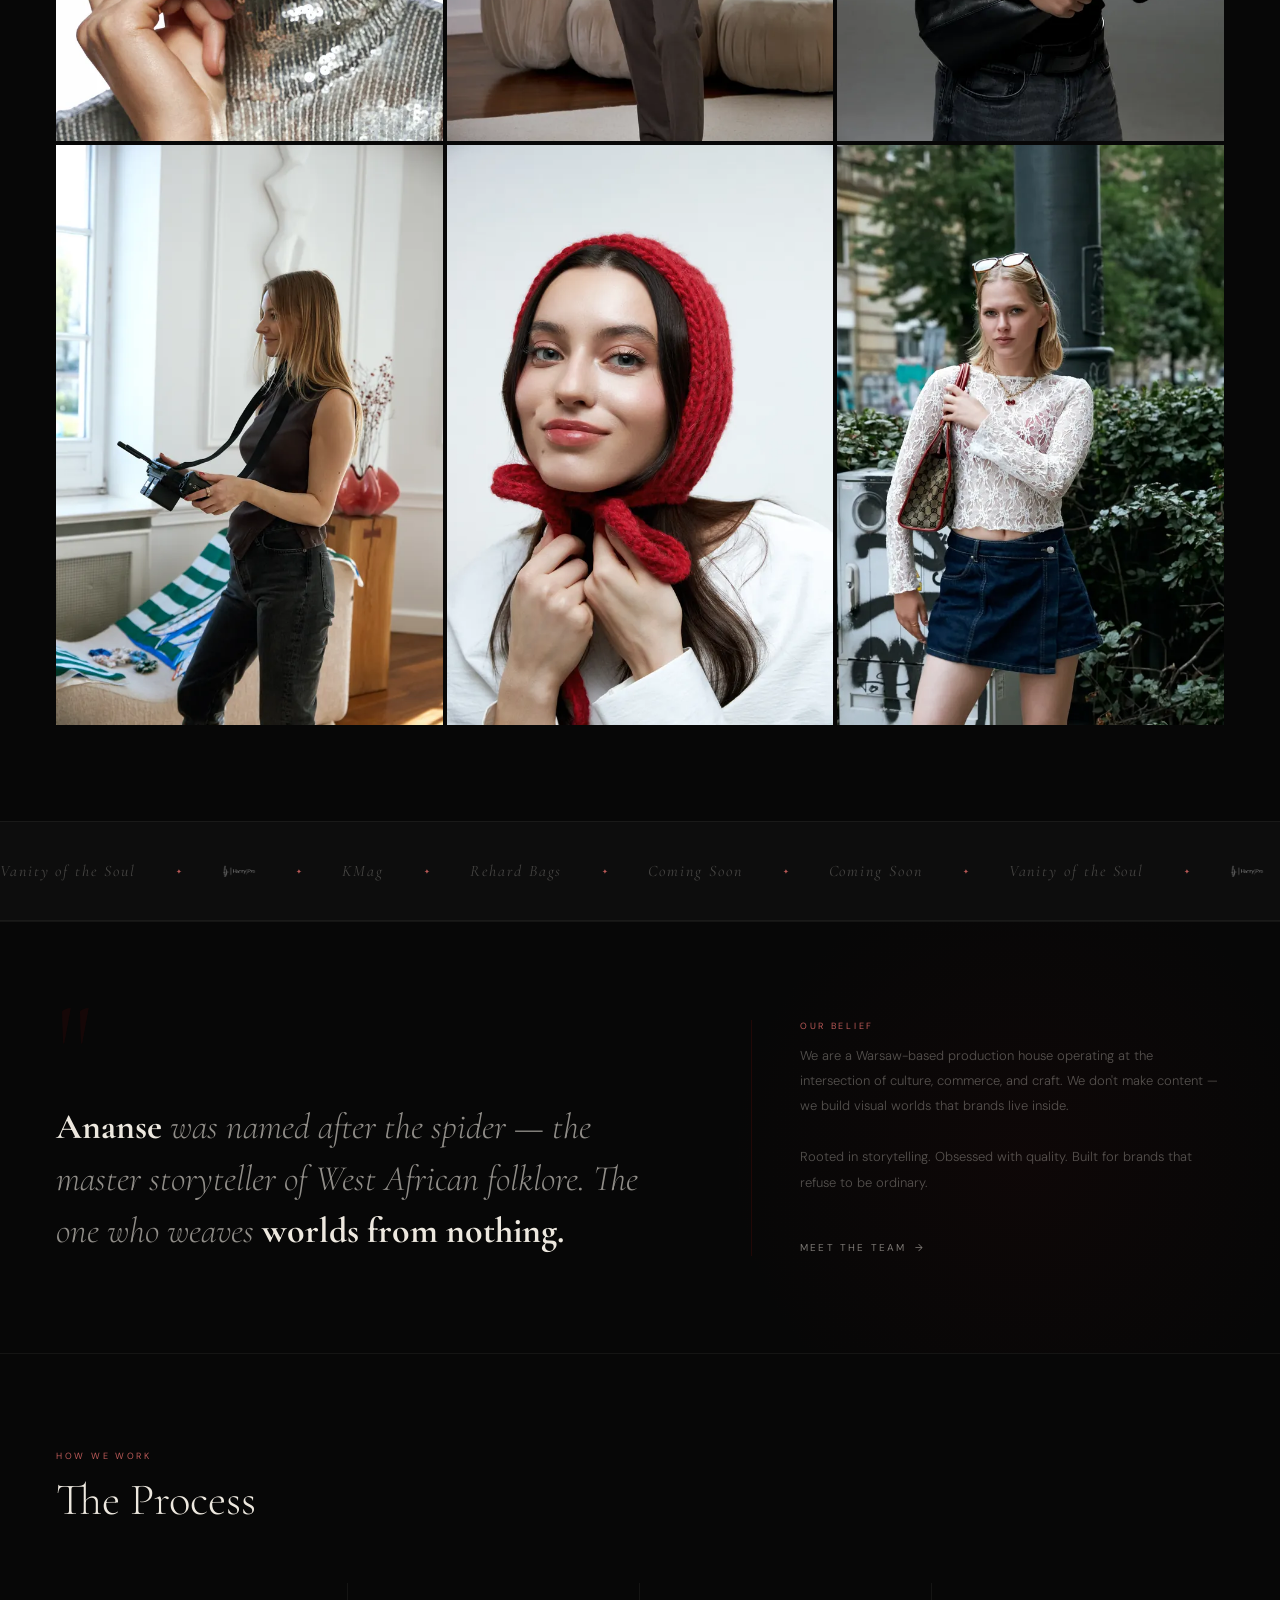
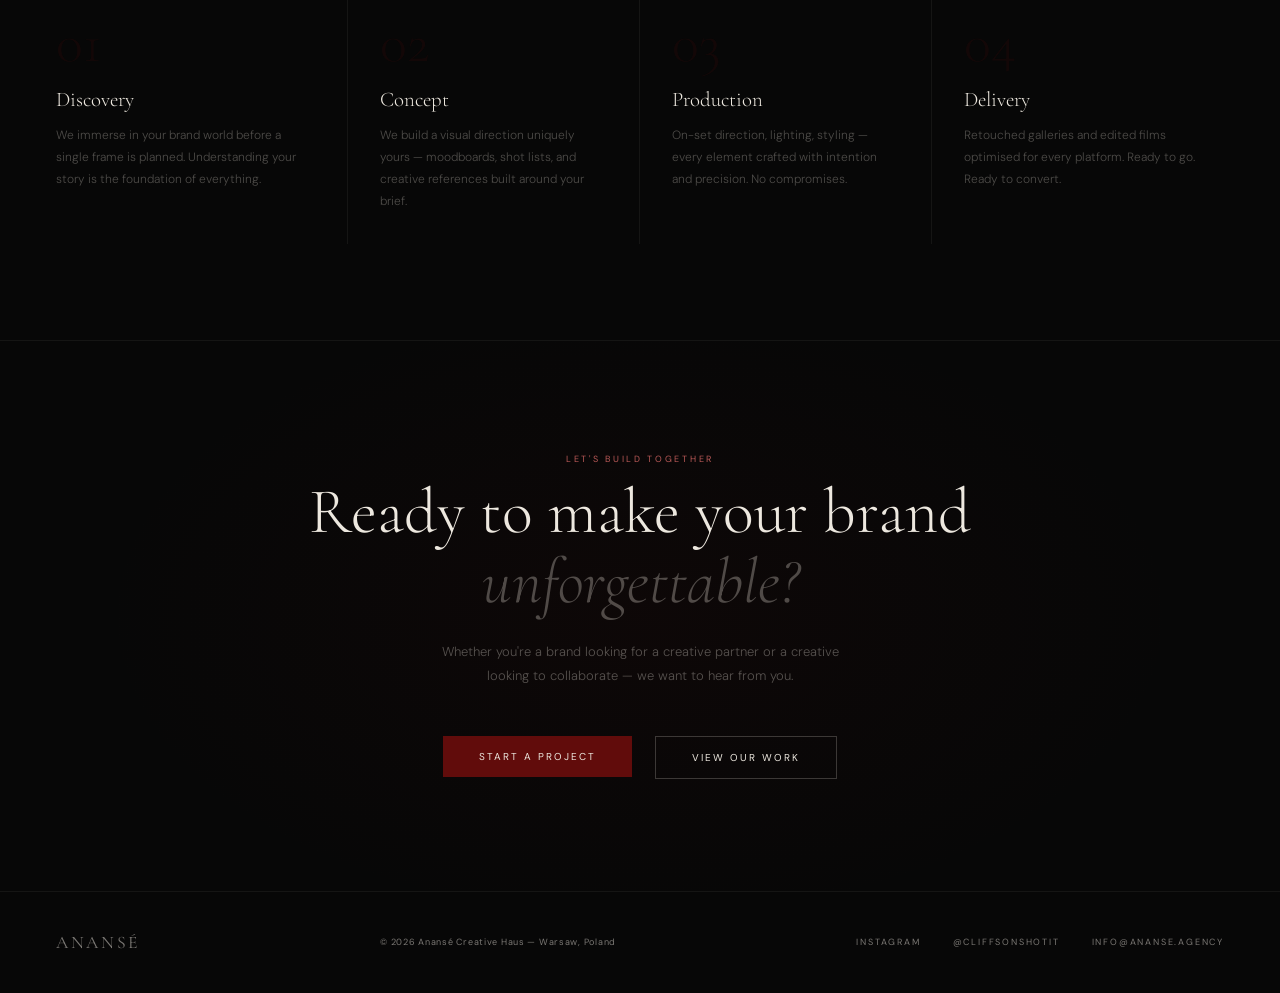
==== commit db9ee9e1: "fix: brand ticker escaped its clip and pushed the mobile nav off-screen Two bugs, one visible sympto" ====
--- a/index.html
+++ b/index.html
@@ -50,7 +50,7 @@
 .scr-txt{font-size:8px;letter-spacing:0.28em;text-transform:uppercase;color:rgba(237,232,223,0.2);writing-mode:vertical-rl;}
 .home-work{padding:6rem 3.5rem;}
 .sec-head{display:flex;justify-content:space-between;align-items:flex-end;margin-bottom:3rem;}
-.wcard:hover .brand-ticker{border-top:0.5px solid rgba(237,232,223,0.06);border-bottom:0.5px solid rgba(237,232,223,0.06);padding:2rem 0;overflow:hidden;background:#0d0d0d;}
+.brand-ticker{border-top:0.5px solid rgba(237,232,223,0.06);border-bottom:0.5px solid rgba(237,232,223,0.06);padding:2rem 0;overflow:hidden;background:#0d0d0d;}
 .brand-track{display:flex;align-items:center;gap:2.5rem;white-space:nowrap;width:max-content;animation:bTick 40s linear infinite;}
 .brand-ph{font-family:'Cormorant Garamond',serif;font-size:1rem;letter-spacing:0.12em;color:rgba(237,232,223,0.25);font-style:italic;transition:color 0.4s;}
 .brand-ph:hover{color:rgba(237,232,223,0.55);}
--- a/css/style.css
+++ b/css/style.css
@@ -26,6 +26,11 @@
   font-size: 16px;
   background: var(--black); /* fills the gutters beyond the 1920px content cap */
 }
+/* Marquees are wider than the screen by design. If one ever escapes its
+   clipping ancestor it widens the layout viewport, which pushes the fixed
+   nav — and the mobile menu button with it — off the side of the screen.
+   `clip` rather than `hidden` so position:fixed children still work. */
+html, body { overflow-x: clip; }
 body {
   background: var(--black);
   color: var(--cream);
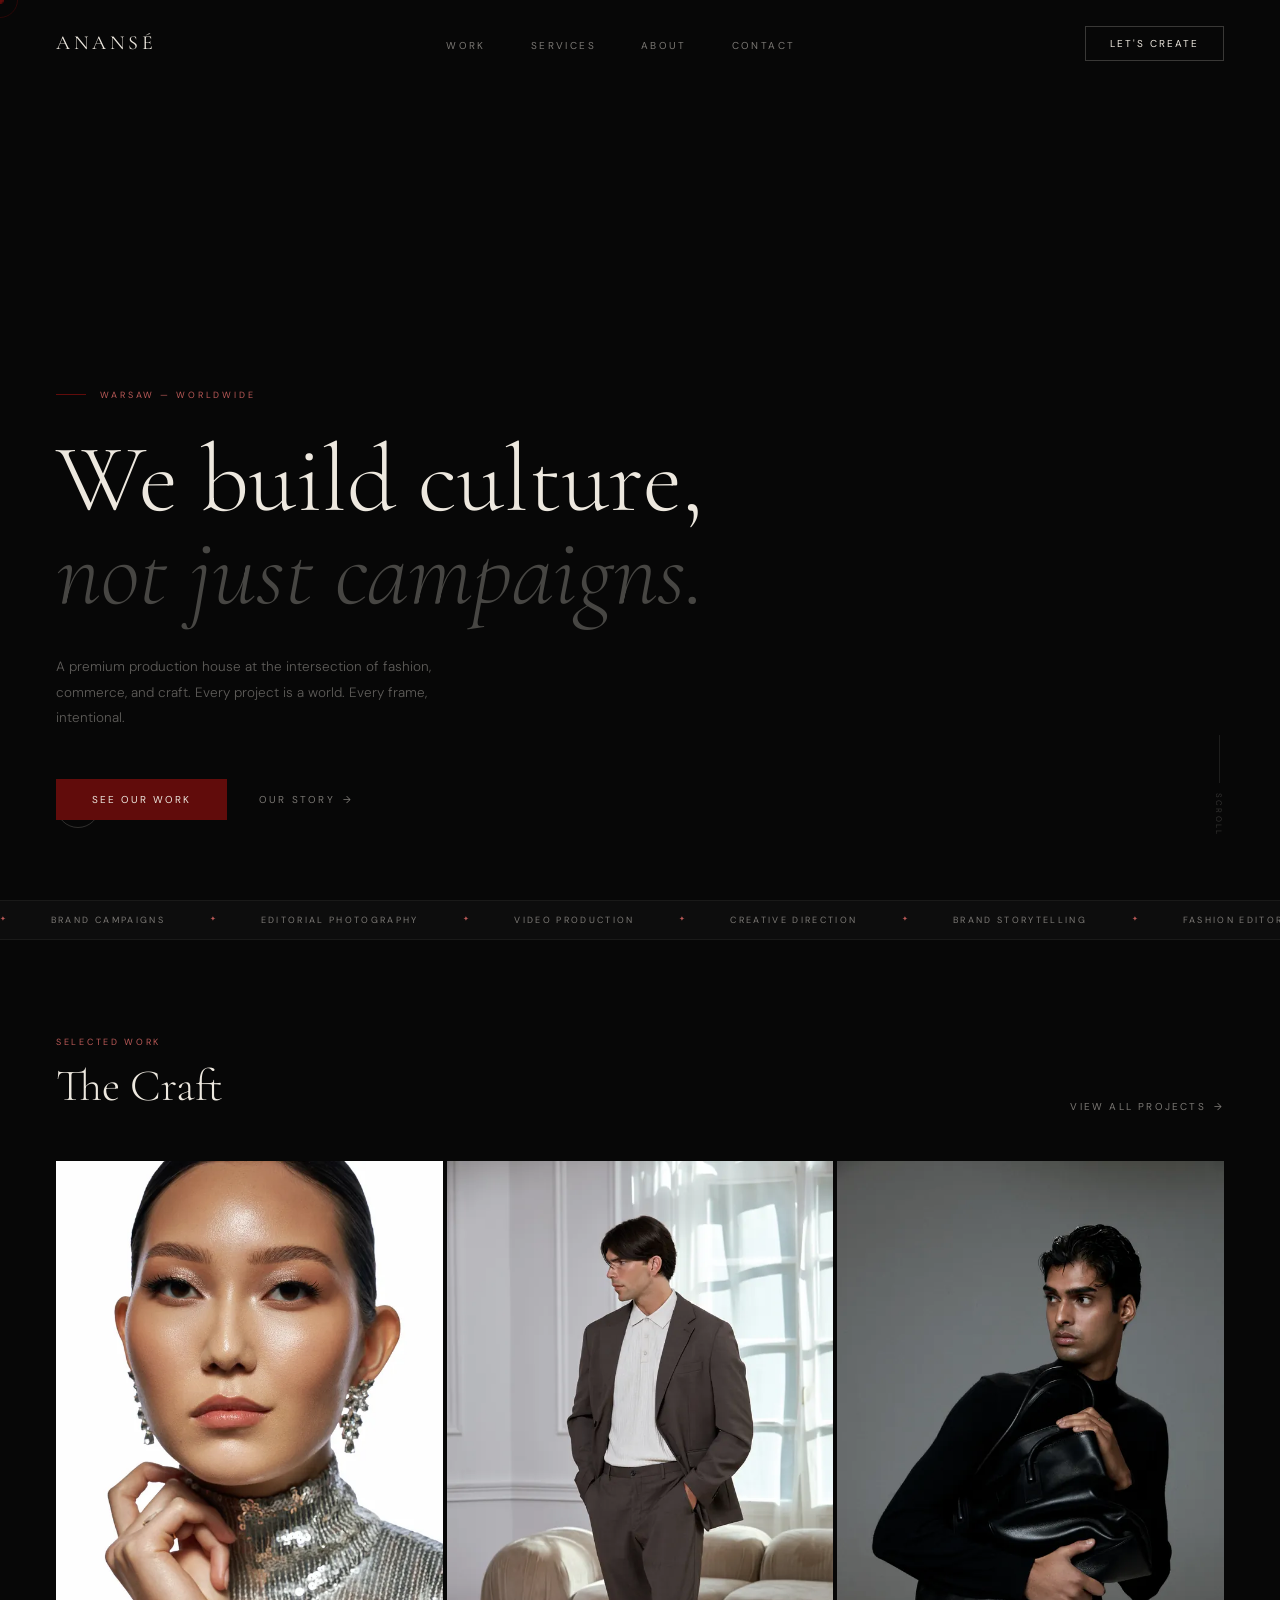
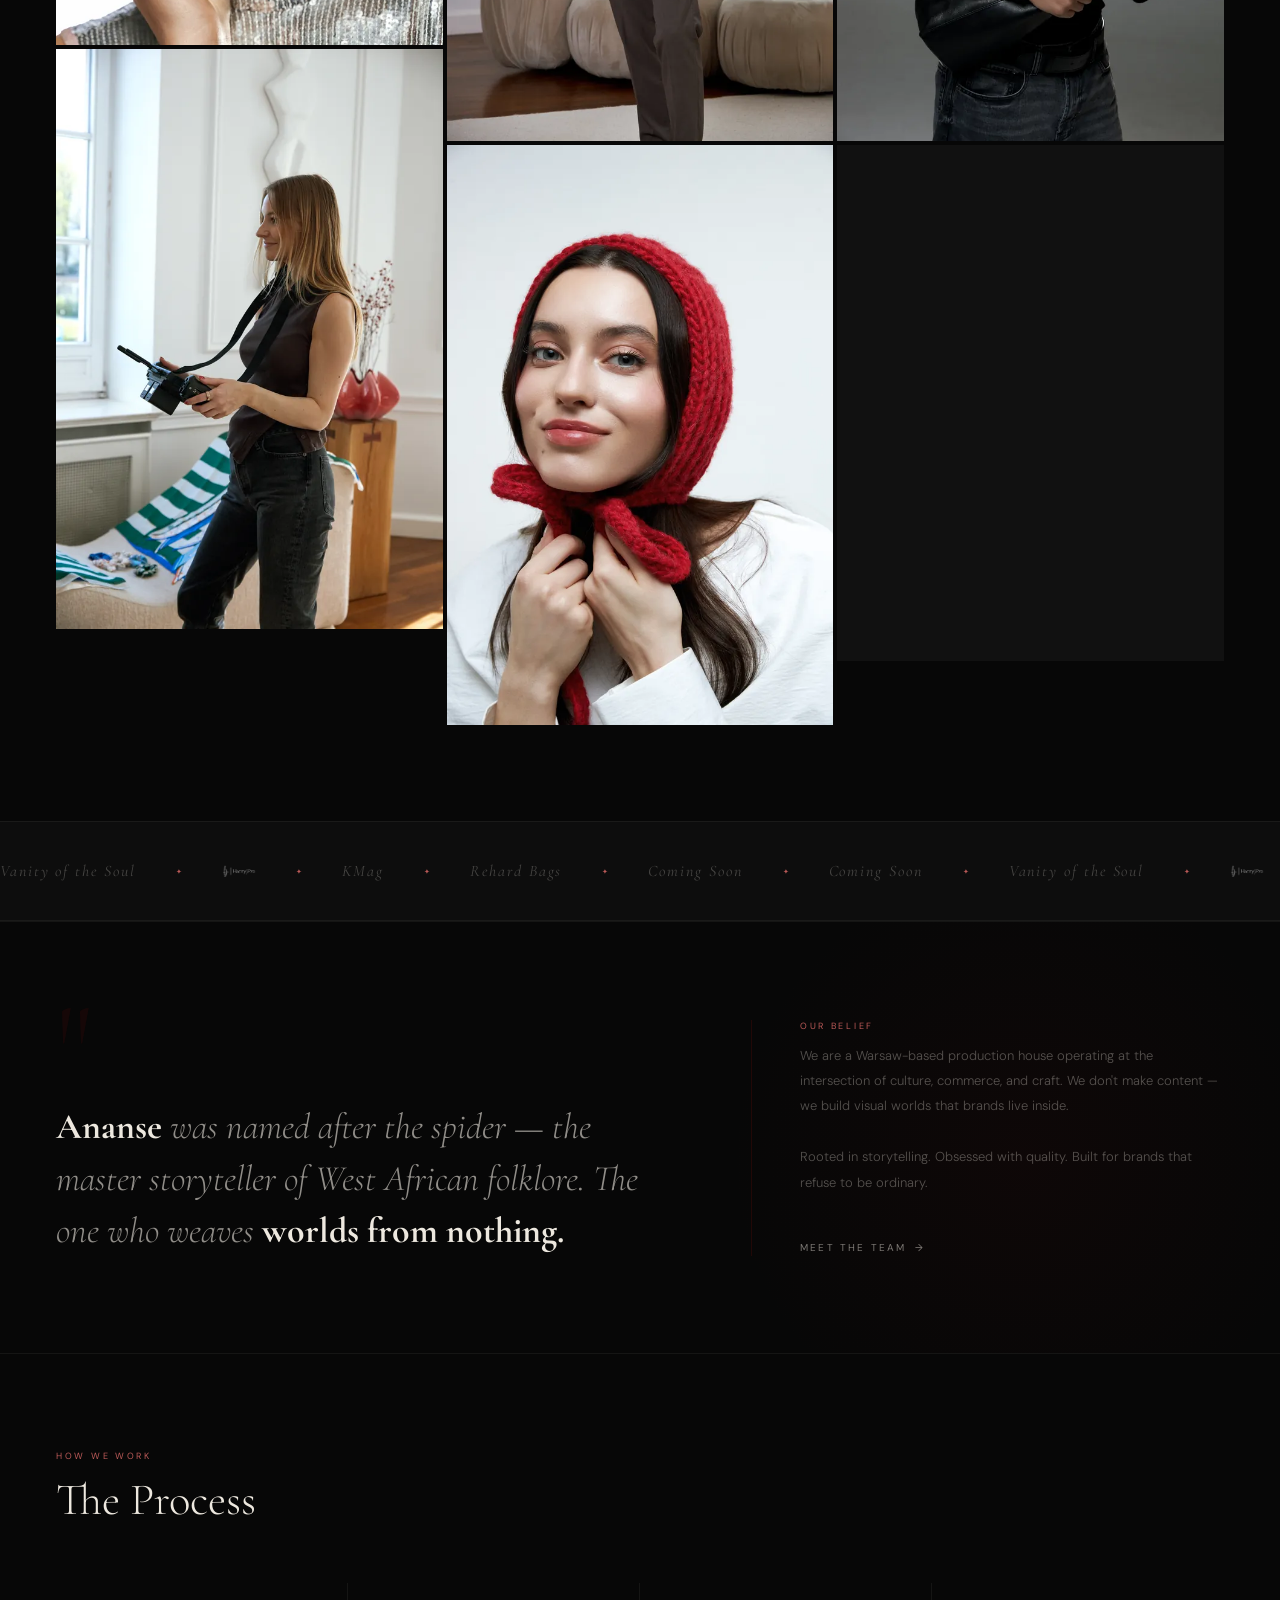
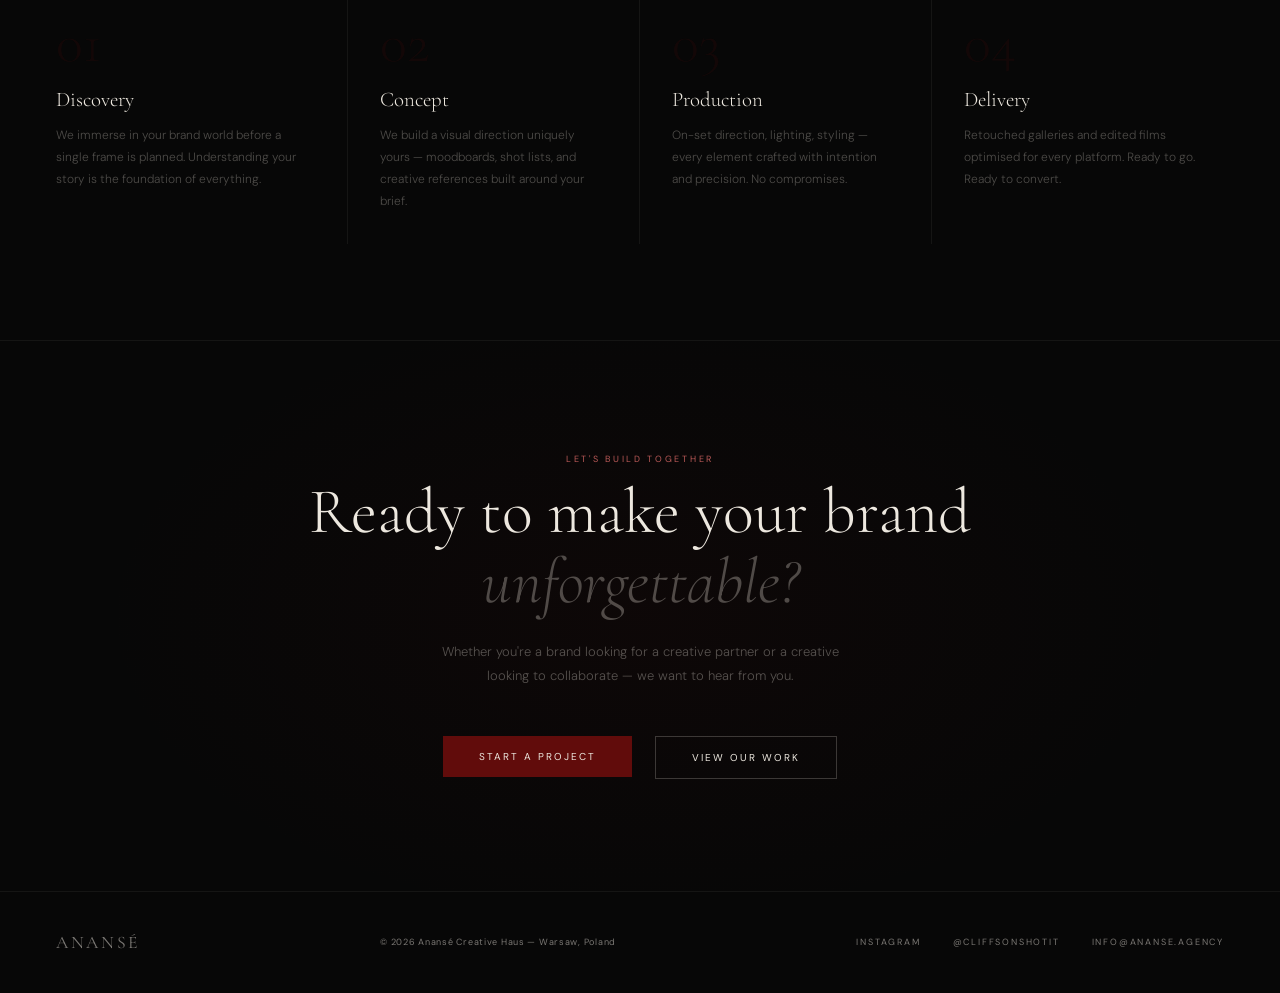
==== commit a55ca583: "fix: photos keep their own crop; grids become native-ratio masonry Correcting my previous commit. I " ====
--- a/index.html
+++ b/index.html
@@ -106,7 +106,7 @@
     <li><a href="about.html">About</a></li>
     <li><a href="contact.html">Contact</a></li>
   </ul>
-  <a href="contact.html"><button class="nav-cta-btn">Let's Create</button></a>
+  <a href="contact.html"><button type="button" class="nav-cta-btn">Let's Create</button></a>
   <button class="nav-toggle" type="button" aria-label="Open menu" aria-expanded="false" aria-controls="nav-drawer">
     <span class="nav-toggle-bars" aria-hidden="true"><span></span><span></span></span>
   </button>
@@ -142,7 +142,7 @@
     </h1>
     <p class="hero-sub">A premium production house at the intersection of fashion, commerce, and craft. Every project is a world. Every frame, intentional.</p>
     <div class="hero-btns">
-      <a href="work.html"><button class="btn-solid">See Our Work</button></a>
+      <a href="work.html"><button type="button" class="btn-solid">See Our Work</button></a>
       <a href="about.html" class="ghost-link">Our Story <span class="arr">→</span></a>
     </div>
   </div>
@@ -180,13 +180,13 @@
     <a href="work.html" class="ghost-link rv d1">View All Projects <span class="arr">→</span></a>
   </div>
 
-  <div class="work-grid rv d1">
-
-    <a href="harry-j-makeup.html" class="wcard">
-      <div class="wcard-img-wrap">
+  <div class="masonry work-grid rv d1">
+
+    <a href="harry-j-makeup.html" class="wcard" data-category="editorial">
+      <div class="wcard-img-wrap" style="aspect-ratio: 1280 / 1600;">
         <img src="images/covers/harry-j-cover-640.webp"
              srcset="images/covers/harry-j-cover-640.webp 640w, images/covers/harry-j-cover-1280.webp 1280w"
-             sizes="(max-width: 768px) 100vw, 33vw" width="1280" height="1920"
+             sizes="(max-width: 560px) 100vw, (max-width: 900px) 50vw, 33vw" width="1280" height="1600"
              alt="Harry J Make Up — Make-Up Designer" loading="lazy" decoding="async">
       </div>
       <div class="wcard-overlay"></div>
@@ -196,11 +196,11 @@
       </div>
     </a>
 
-    <a href="vertus-ai.html" class="wcard">
-      <div class="wcard-img-wrap">
+    <a href="vertus-ai.html" class="wcard" data-category="brand-campaign">
+      <div class="wcard-img-wrap" style="aspect-ratio: 1280 / 1920;">
         <img src="images/covers/vertus-ai-cover-640.webp"
              srcset="images/covers/vertus-ai-cover-640.webp 640w, images/covers/vertus-ai-cover-1280.webp 1280w"
-             sizes="(max-width: 768px) 100vw, 33vw" width="1280" height="1920"
+             sizes="(max-width: 560px) 100vw, (max-width: 900px) 50vw, 33vw" width="1280" height="1920"
              alt="Vertus AI — Founders Portrait" loading="lazy" decoding="async">
       </div>
       <div class="wcard-overlay"></div>
@@ -210,11 +210,11 @@
       </div>
     </a>
 
-    <a href="rehard-bags.html" class="wcard">
-      <div class="wcard-img-wrap">
+    <a href="rehard-bags.html" class="wcard" data-category="editorial">
+      <div class="wcard-img-wrap" style="aspect-ratio: 1280 / 1920;">
         <img src="images/covers/rehard-cover-640.webp"
              srcset="images/covers/rehard-cover-640.webp 640w, images/covers/rehard-cover-1280.webp 1280w"
-             sizes="(max-width: 768px) 100vw, 33vw" width="1280" height="1920"
+             sizes="(max-width: 560px) 100vw, (max-width: 900px) 50vw, 33vw" width="1280" height="1920"
              alt="Rehard — Fashion Editorial" loading="lazy" decoding="async">
       </div>
       <div class="wcard-overlay"></div>
@@ -224,11 +224,11 @@
       </div>
     </a>
 
-    <a href="summerhouse.html" class="wcard">
-      <div class="wcard-img-wrap">
+    <a href="summerhouse.html" class="wcard" data-category="brand-campaign">
+      <div class="wcard-img-wrap" style="aspect-ratio: 1280 / 1920;">
         <img src="images/covers/summerhouse-cover-640.webp"
              srcset="images/covers/summerhouse-cover-640.webp 640w, images/covers/summerhouse-cover-1280.webp 1280w"
-             sizes="(max-width: 768px) 100vw, 33vw" width="1280" height="1920"
+             sizes="(max-width: 560px) 100vw, (max-width: 900px) 50vw, 33vw" width="1280" height="1920"
              alt="SummerHouse — Brand Film" loading="lazy" decoding="async">
       </div>
       <div class="wcard-overlay"></div>
@@ -238,11 +238,11 @@
       </div>
     </a>
 
-    <a href="motkime.html" class="wcard">
-      <div class="wcard-img-wrap">
+    <a href="motkime.html" class="wcard" data-category="editorial">
+      <div class="wcard-img-wrap" style="aspect-ratio: 1280 / 1920;">
         <img src="images/covers/motkime-cover-640.webp"
              srcset="images/covers/motkime-cover-640.webp 640w, images/covers/motkime-cover-1280.webp 1280w"
-             sizes="(max-width: 768px) 100vw, 33vw" width="1280" height="1920"
+             sizes="(max-width: 560px) 100vw, (max-width: 900px) 50vw, 33vw" width="1280" height="1920"
              alt="Motkime — Knitwear Editorial" loading="lazy" decoding="async">
       </div>
       <div class="wcard-overlay"></div>
@@ -252,11 +252,11 @@
       </div>
     </a>
 
-    <a href="vanity-of-the-soul.html" class="wcard">
-      <div class="wcard-img-wrap">
+    <a href="vanity-of-the-soul.html" class="wcard" data-category="brand-campaign">
+      <div class="wcard-img-wrap" style="aspect-ratio: 1280 / 1707;">
         <img src="images/covers/vanity-cover-640.webp"
              srcset="images/covers/vanity-cover-640.webp 640w, images/covers/vanity-cover-1280.webp 1280w"
-             sizes="(max-width: 768px) 100vw, 33vw" width="1280" height="1920"
+             sizes="(max-width: 560px) 100vw, (max-width: 900px) 50vw, 33vw" width="1280" height="1707"
              alt="Vanity of The Soul — Heritage Editorial" loading="lazy" decoding="async">
       </div>
       <div class="wcard-overlay"></div>
@@ -267,6 +267,7 @@
     </a>
 
   </div>
+
 
 </section>
 
@@ -350,8 +351,8 @@
     <h2 class="cta-h2">Ready to make your brand<br><em>unforgettable?</em></h2>
     <p class="cta-sub">Whether you're a brand looking for a creative partner or a creative looking to collaborate — we want to hear from you.</p>
     <div class="cta-btns">
-      <a href="contact.html"><button class="btn-solid">Start a Project</button></a>
-      <a href="work.html"><button class="btn-outline">View Our Work</button></a>
+      <a href="contact.html"><button type="button" class="btn-solid">Start a Project</button></a>
+      <a href="work.html"><button type="button" class="btn-outline">View Our Work</button></a>
     </div>
   </div>
 </section>
--- a/css/style.css
+++ b/css/style.css
@@ -241,15 +241,28 @@
 }
 
 /* ── WORK GRID ── */
-/* Every cover tile is 2:3 — the native ratio of the photography. Cards differ
-   in content only, never in geometry, so nothing is cropped by object-fit and
-   the grid holds true alignment lines on every edge.
-   TODO Lead Dev: for a more art-directed rhythm, let one card span 2 columns
-   AND 2 rows — that scales it without changing its ratio. Uniform is the
-   calmer read and is what's shipped. */
-.work-grid {
+/* ── MASONRY ──
+   Every tile carries its own aspect-ratio, set inline from the file's real
+   pixel dimensions. Nothing is ever cropped to fit a box: the photographer's
+   crop IS the crop. Because heights then differ, the columns are balanced by
+   JS (shortest-column placement) rather than by a row grid, which is what
+   keeps mixed ratios reading as composed instead of ragged.
+
+   No-JS fallback below is a plain 3-up grid — ragged at the row bottoms but
+   never broken, and every image still shows at its true shape. */
+.masonry {
   display: grid;
   grid-template-columns: repeat(3, 1fr);
+  align-items: start;
+  gap: 4px;
+}
+.masonry.is-columns {           /* upgraded by main.js */
+  display: flex;
+  align-items: flex-start;
+}
+.masonry-col {
+  flex: 1 1 0; min-width: 0;
+  display: flex; flex-direction: column;
   gap: 4px;
 }
 .wcard {
@@ -257,7 +270,6 @@
   background: #111; cursor: none;
 }
 .wcard-img-wrap {
-  aspect-ratio: 2/3;
   width: 100%; overflow: hidden;
   transition: transform 0.85s var(--ease);
 }
@@ -372,8 +384,7 @@
   .nav { padding: 1.2rem 1.5rem; }
   .nav.scrolled { padding: 0.9rem 1.5rem; }
   .nav-links { display: none; }
-  .work-grid { grid-template-columns: 1fr 1fr; }
-  .gallery-grid { grid-template-columns: 1fr 1fr; }
+
   .brand-logos { gap: 1.5rem; }
   .brand-slot { width: 100px; }
   .footer { flex-direction: column; gap: 1.5rem; text-align: center; padding: 2rem 1.5rem; }
@@ -503,3 +514,7 @@
   .cursor-dot, .cursor-ring { display: none; }
   body { cursor: auto; }
 }
+
+/* Masonry column counts mirror the no-JS grid so both paths agree */
+@media (max-width: 900px) { .masonry { grid-template-columns: 1fr 1fr; } }
+@media (max-width: 560px) { .masonry { grid-template-columns: 1fr; } }
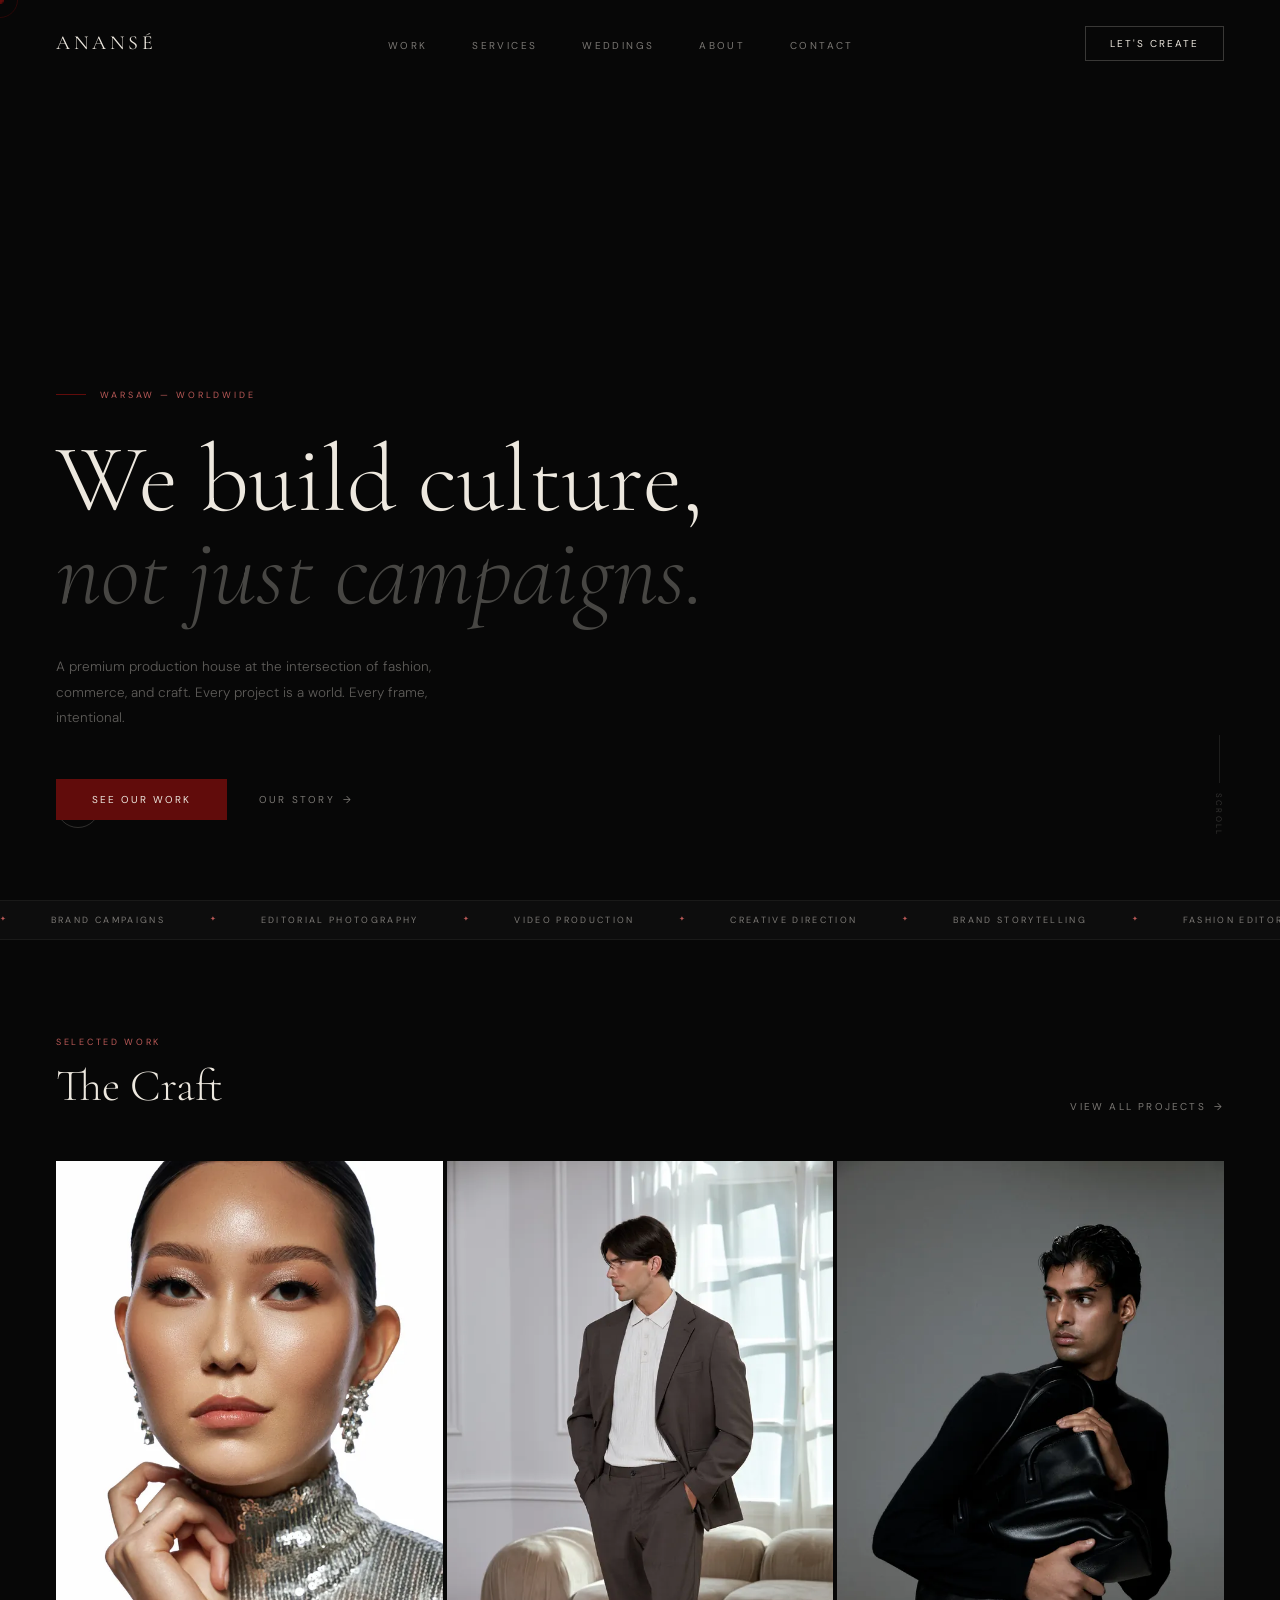
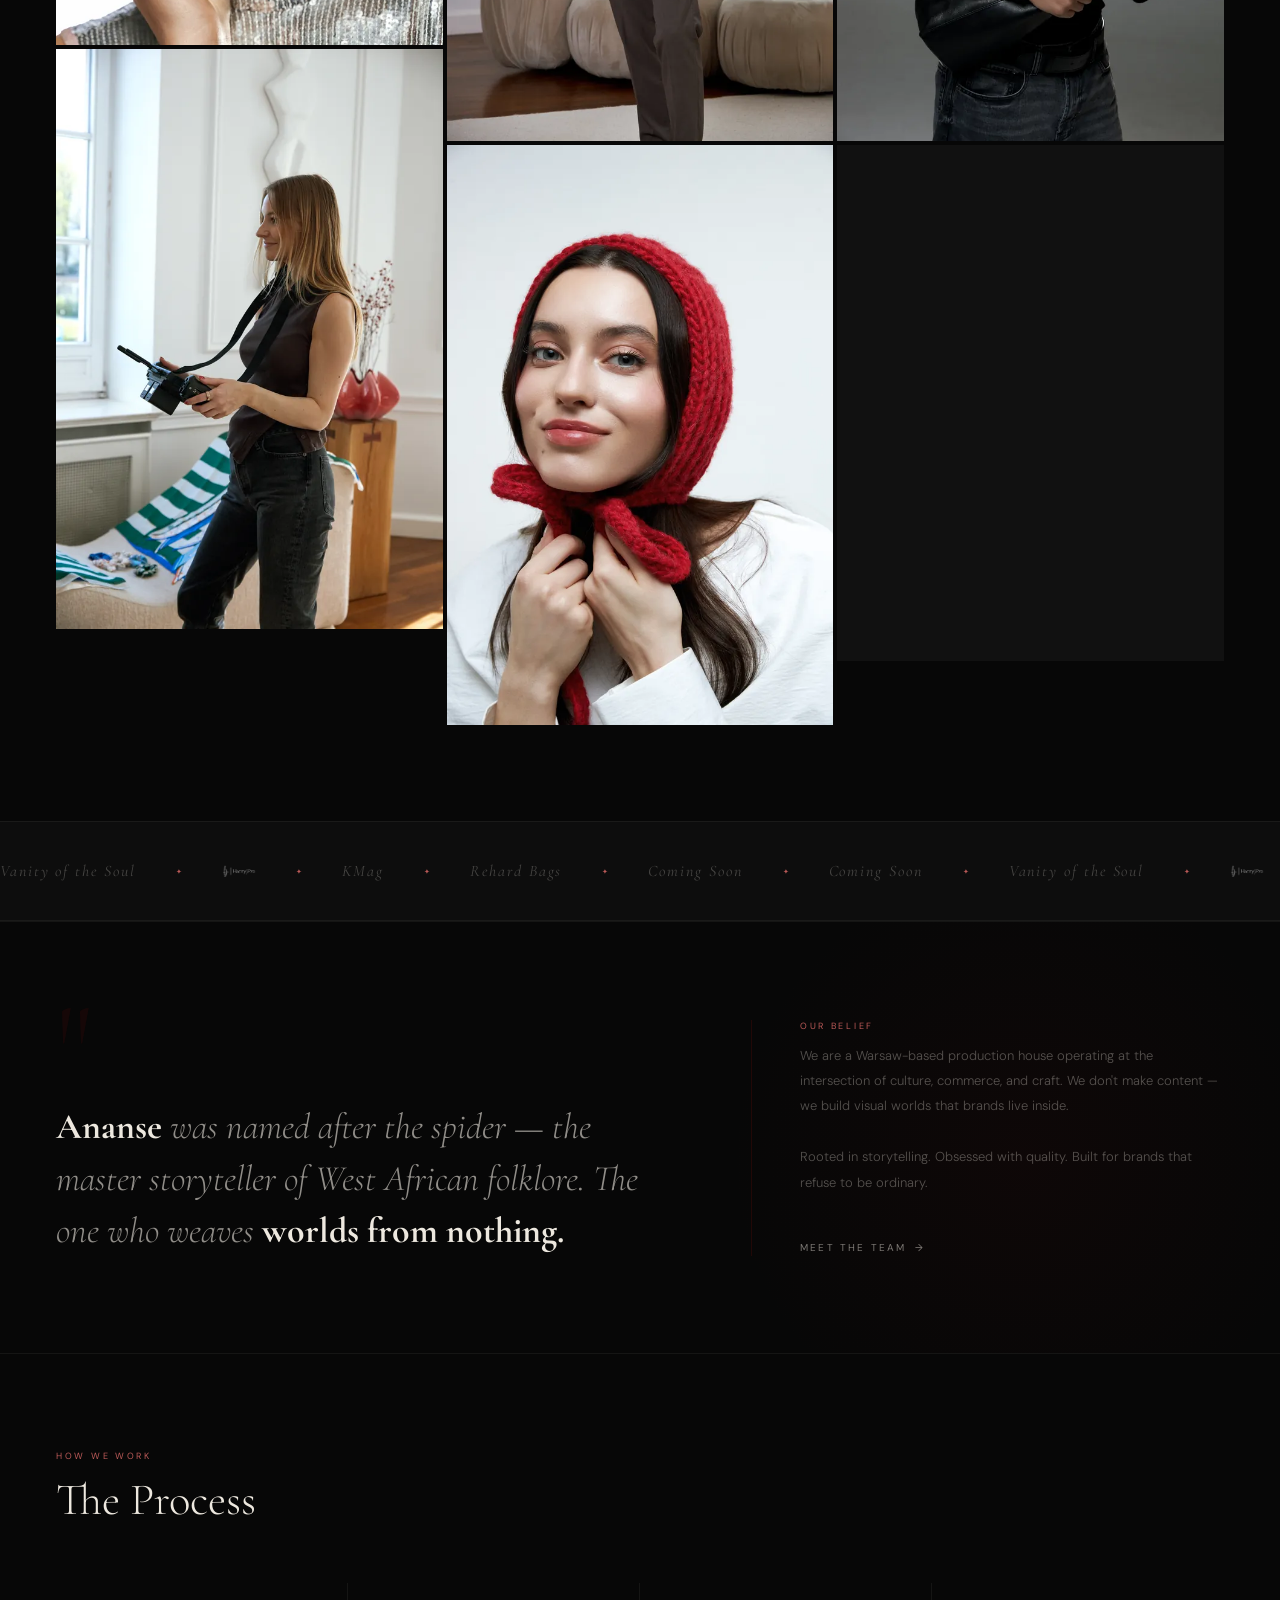
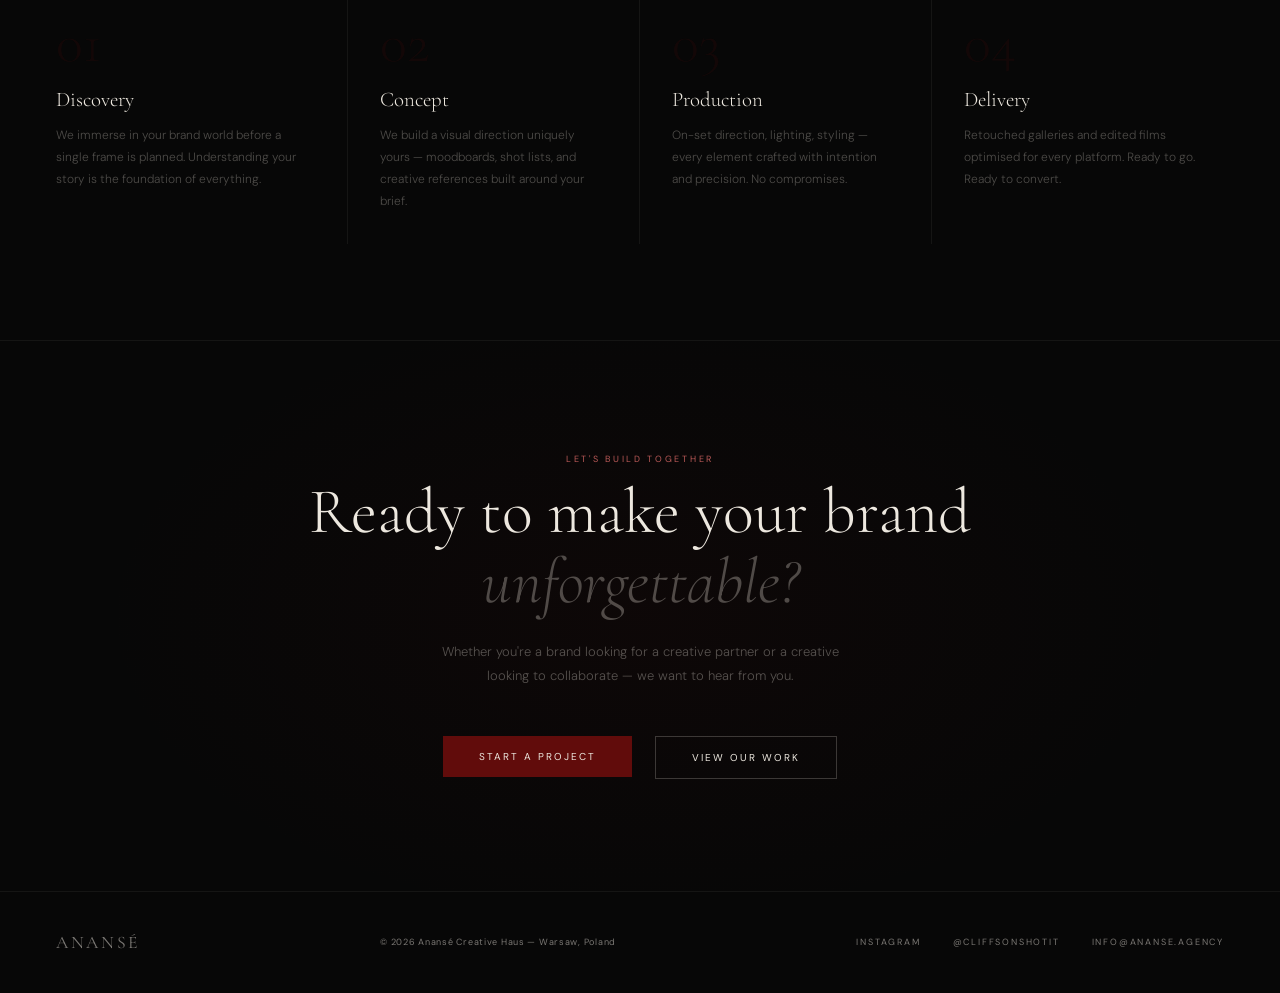
==== commit 788779b7: "feat: Anansé Weddings — its own site inside the site A wedding client and a brand client are not the" ====
--- a/index.html
+++ b/index.html
@@ -103,6 +103,7 @@
   <ul class="nav-links">
     <li><a href="work.html">Work</a></li>
     <li><a href="services.html">Services</a></li>
+    <li><a href="weddings.html">Weddings</a></li>
     <li><a href="about.html">About</a></li>
     <li><a href="contact.html">Contact</a></li>
   </ul>
@@ -116,6 +117,7 @@
   <ul>
     <li><a href="work.html">Work</a></li>
     <li><a href="services.html">Services</a></li>
+    <li><a href="weddings.html">Weddings</a></li>
     <li><a href="about.html">About</a></li>
     <li><a href="contact.html">Contact</a></li>
   </ul>
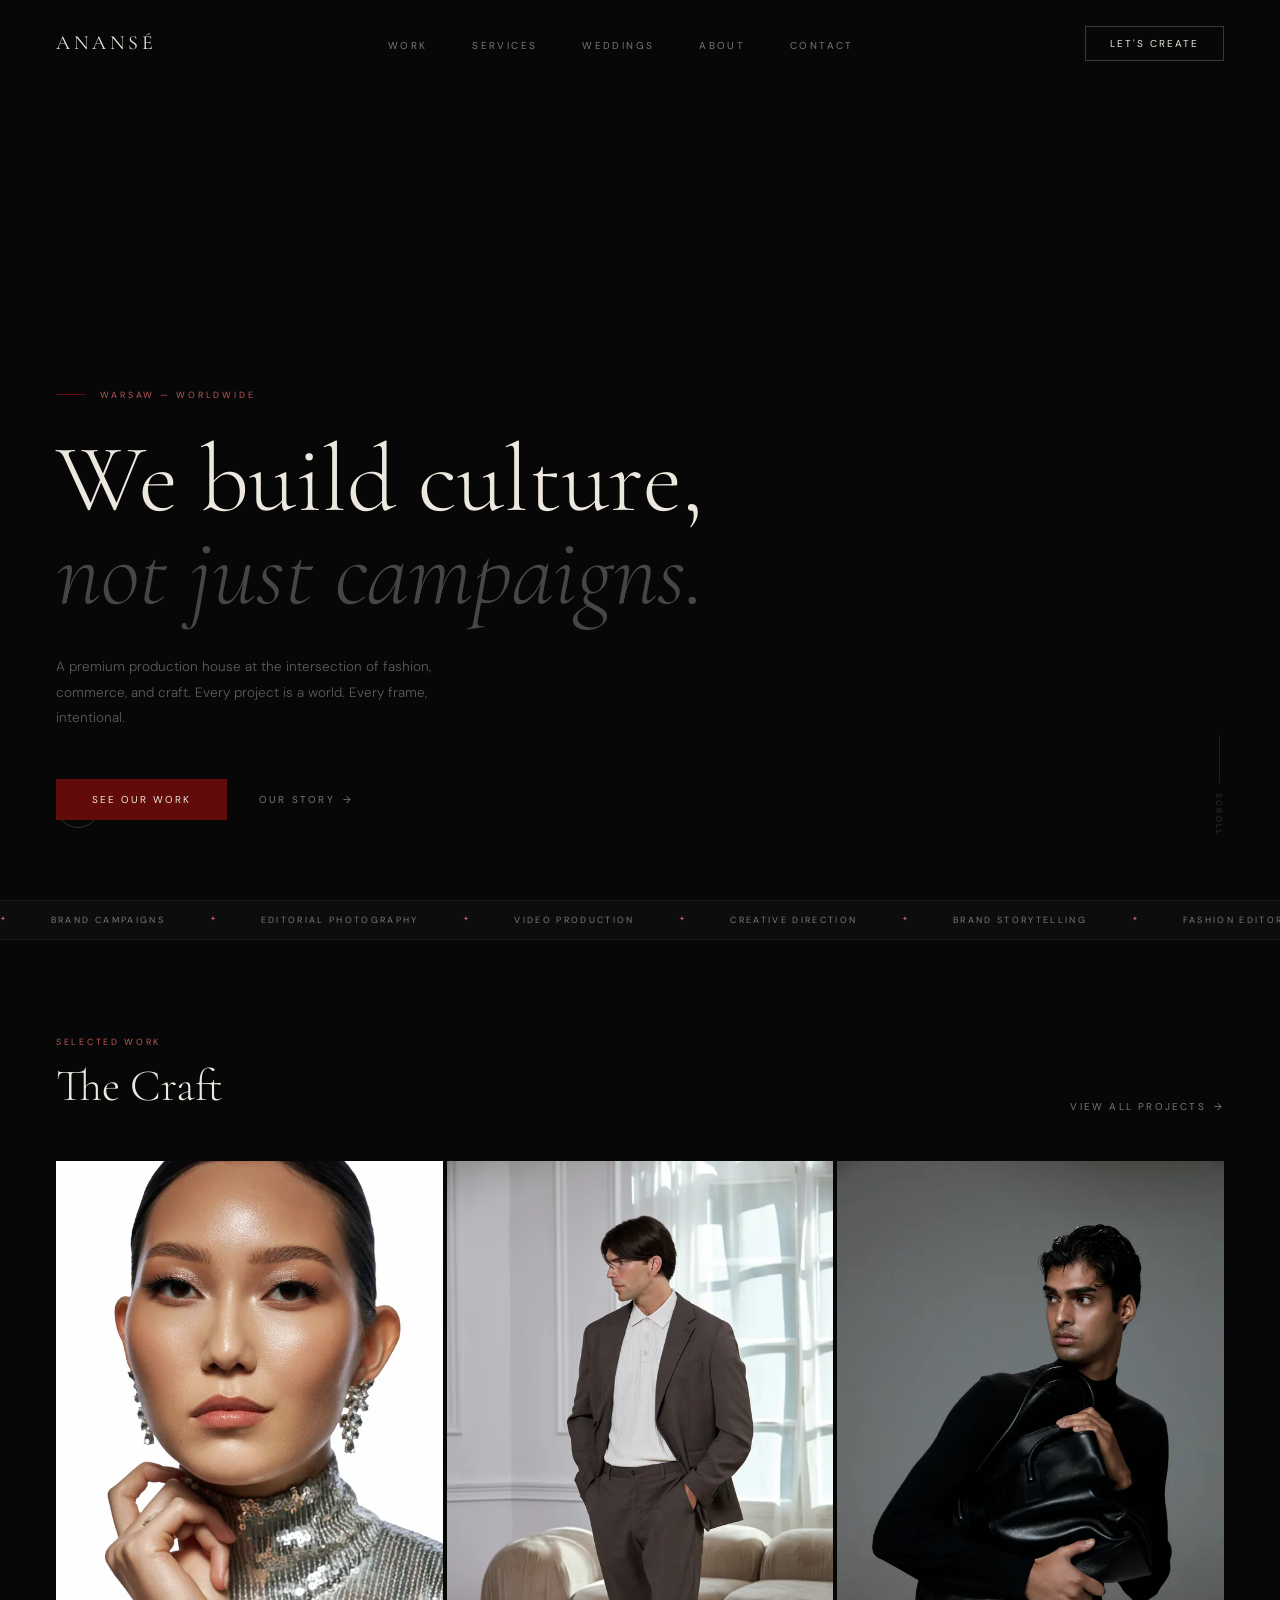
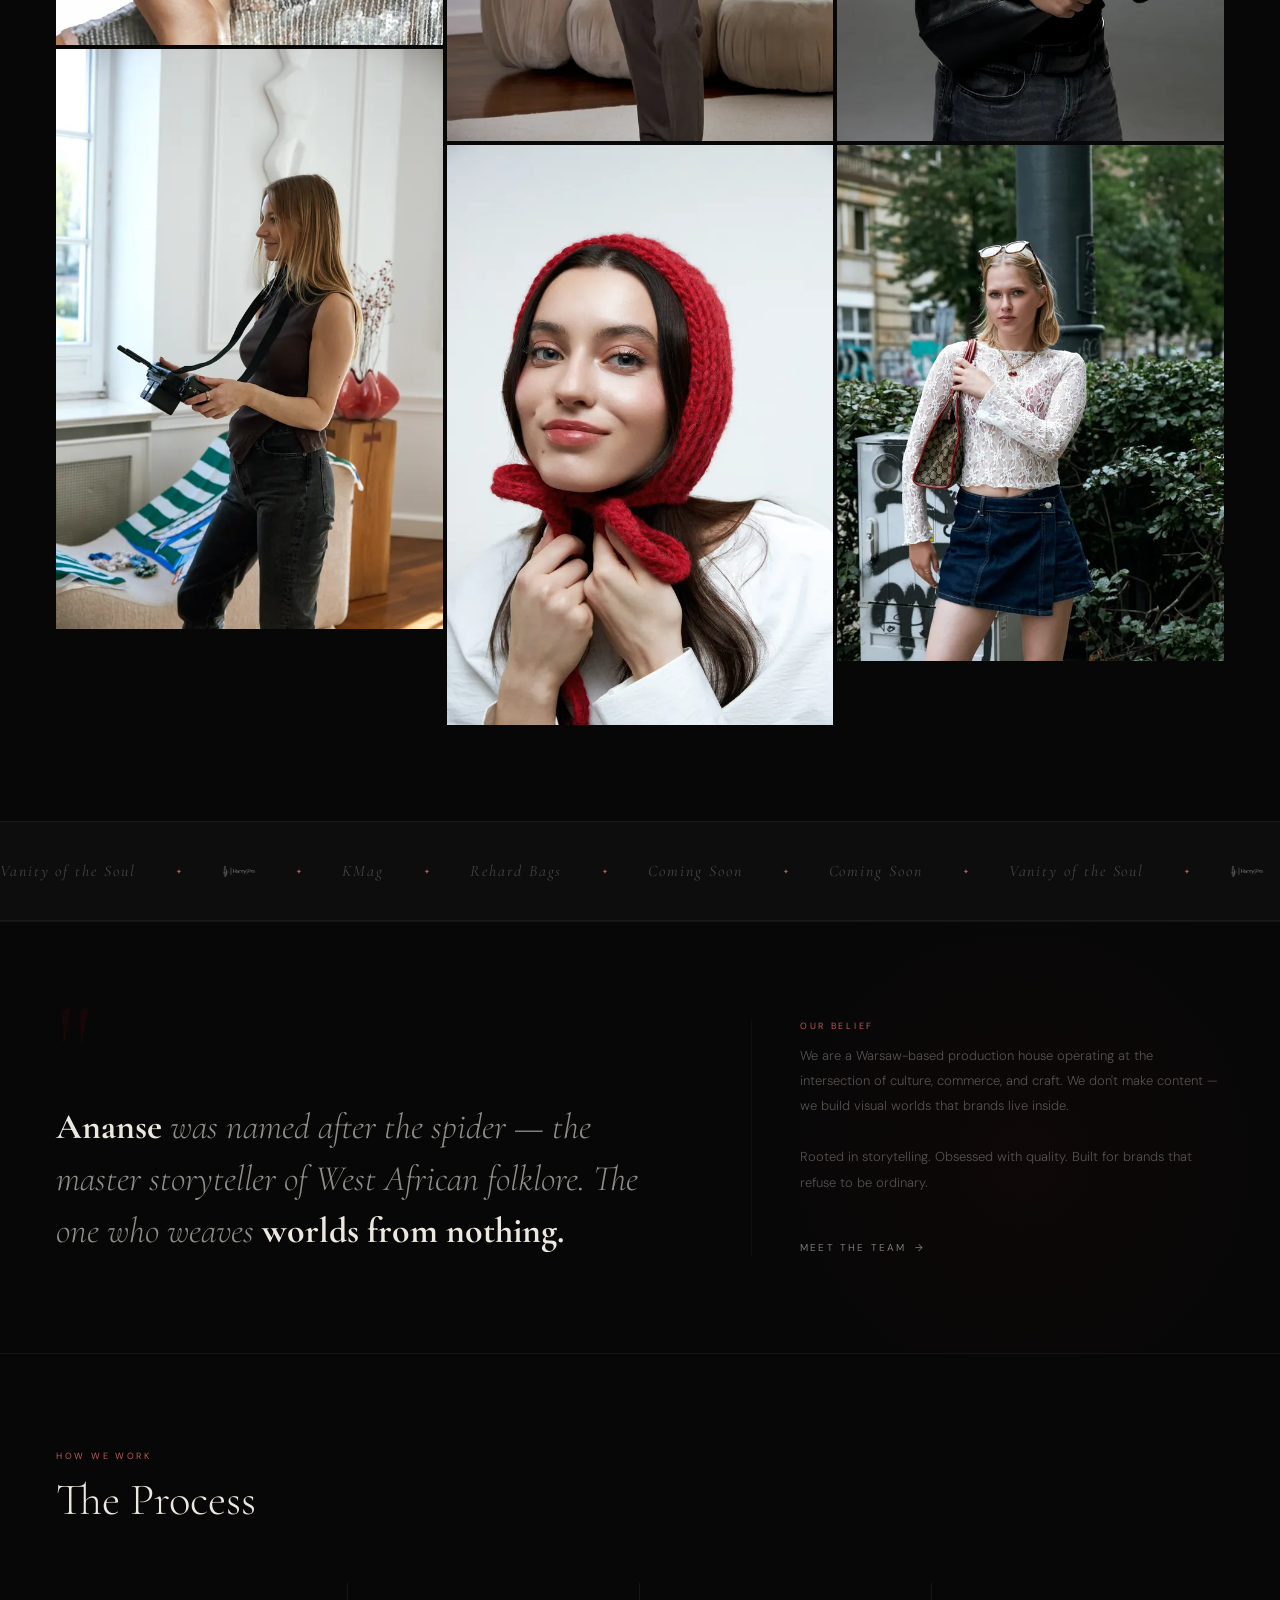
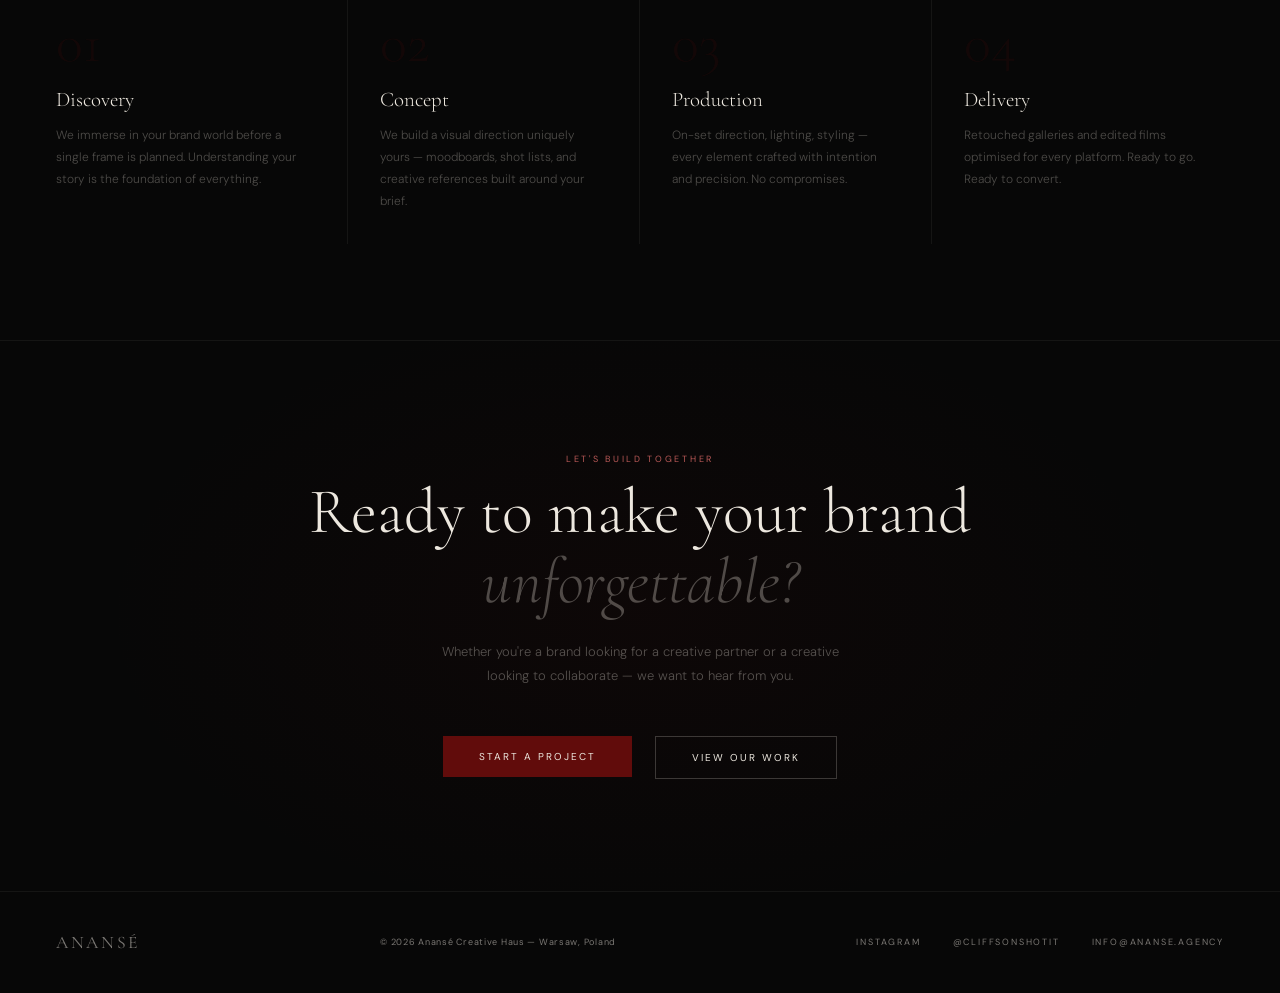
==== commit 73322d1e: "feat: no pricing on the site, native cursor, weddings behind a holding page Four changes. They land " ====
--- a/index.html
+++ b/index.html
@@ -39,7 +39,7 @@
 .hero-h1 .l2{display:block;font-style:italic;color:rgba(237,232,223,0.28);opacity:0;transform:translateY(38px);animation:fU 1.1s 1.22s forwards;}
 .hero-sub{font-size:13.5px;line-height:1.9;color:rgba(237,232,223,0.38);max-width:400px;font-weight:300;margin-bottom:3rem;opacity:0;animation:fU 1.1s 1.4s forwards;}
 .hero-btns{display:flex;align-items:center;gap:2rem;opacity:0;animation:fU 1.1s 1.6s forwards;}
-.hero-badge{position:absolute;left:3.5rem;bottom:4.5rem;z-index:3;display:flex;align-items:center;gap:12px;opacity:0;animation:fI 1s 2.1s forwards;cursor:none;text-decoration:none;}
+.hero-badge{position:absolute;left:3.5rem;bottom:4.5rem;z-index:3;display:flex;align-items:center;gap:12px;opacity:0;animation:fI 1s 2.1s forwards;text-decoration:none;}
 .play-c{width:44px;height:44px;border:0.5px solid rgba(237,232,223,0.18);border-radius:50%;display:flex;align-items:center;justify-content:center;transition:border-color 0.4s;}
 .hero-badge:hover .play-c{border-color:rgba(237,232,223,0.5);}
 .play-t{width:0;height:0;border-left:8px solid rgba(237,232,223,0.5);border-top:5px solid transparent;border-bottom:5px solid transparent;margin-left:3px;}
@@ -95,8 +95,6 @@
 </head>
 <body>
 <a class="skip-link" href="#main">Skip to content</a>
-<div class="cursor-dot"></div>
-<div class="cursor-ring"></div>
 
 <nav class="nav">
   <a href="index.html" class="nav-logo">ANANSÉ</a>
@@ -113,7 +111,7 @@
   </button>
 </nav>
 
-<div id="main" class="nav-drawer" id="nav-drawer" aria-hidden="true">
+<div class="nav-drawer" id="nav-drawer" aria-hidden="true">
   <ul>
     <li><a href="work.html">Work</a></li>
     <li><a href="services.html">Services</a></li>
@@ -125,7 +123,7 @@
 </div>
 
 
-<section class="hero">
+<section id="main" class="hero">
   <div class="hero-vid">
     <video autoplay muted loop playsinline>
       <source src="https://res.cloudinary.com/dezajhmcc/video/upload/v1774714966/hero-reel_oy3hbb.mp4" type="video/mp4">
--- a/css/style.css
+++ b/css/style.css
@@ -36,37 +36,12 @@
   color: var(--cream);
   font-family: var(--sans);
   overflow-x: hidden;
-  cursor: none;
   -webkit-font-smoothing: antialiased;
 }
 img { display: block; max-width: 100%; }
 a { text-decoration: none; color: inherit; }
-button { font-family: var(--sans); cursor: none; }
+button { font-family: var(--sans); cursor: pointer; }
 ul { list-style: none; }
-
-/* ── CURSOR ── */
-.cursor-dot {
-  width: 7px; height: 7px;
-  background: var(--red);
-  border-radius: 50%;
-  position: fixed; top: 0; left: 0;
-  pointer-events: none; z-index: 9999;
-  transform: translate(-50%, -50%);
-  transition: transform 0.2s var(--ease), background 0.3s;
-  will-change: transform;
-}
-.cursor-ring {
-  width: 36px; height: 36px;
-  border: 0.5px solid rgba(97,12,11,0.4);
-  border-radius: 50%;
-  position: fixed; top: 0; left: 0;
-  pointer-events: none; z-index: 9998;
-  transform: translate(-50%, -50%);
-  transition: width 0.4s var(--ease), height 0.4s var(--ease), border-color 0.4s;
-  will-change: transform;
-}
-body.is-hovering .cursor-dot { transform: translate(-50%, -50%) scale(0); }
-body.is-hovering .cursor-ring { width: 54px; height: 54px; border-color: rgba(97,12,11,0.7); }
 
 /* ── NAV ── */
 .nav {
@@ -110,7 +85,7 @@
   text-transform: uppercase;
   border: 0.5px solid rgba(237,232,223,0.22);
   padding: 10px 24px; color: var(--cream);
-  background: transparent; cursor: none;
+  background: transparent; cursor: pointer;
   transition: all 0.4s;
 }
 .nav-cta-btn:hover { background: var(--red-dim); border-color: var(--red); }
@@ -120,7 +95,7 @@
   background: var(--red); color: var(--cream);
   font-size: 10px; letter-spacing: 0.2em;
   text-transform: uppercase; padding: 14px 36px;
-  border: none; cursor: none;
+  border: none; cursor: pointer;
   transition: opacity 0.35s; position: relative; overflow: hidden;
 }
 .btn-solid::after {
@@ -134,7 +109,7 @@
   text-transform: uppercase;
   border: 0.5px solid rgba(237,232,223,0.22);
   padding: 14px 36px; color: var(--cream);
-  background: transparent; cursor: none;
+  background: transparent; cursor: pointer;
   transition: all 0.4s;
 }
 .btn-outline:hover { border-color: var(--red); background: var(--red-dim); }
@@ -145,7 +120,7 @@
   font-size: 10px; letter-spacing: 0.22em;
   text-transform: uppercase;
   color: rgba(237,232,223,0.5);
-  cursor: none; transition: color 0.35s;
+  cursor: pointer; transition: color 0.35s;
 }
 .ghost-link:hover { color: var(--cream); }
 .ghost-link .arr { display: inline-block; transition: transform 0.35s; }
@@ -267,7 +242,7 @@
 }
 .wcard {
   position: relative; overflow: hidden;
-  background: #111; cursor: none;
+  background: #111; cursor: pointer;
 }
 .wcard-img-wrap {
   width: 100%; overflow: hidden;
@@ -404,7 +379,7 @@
   width: 44px; height: 44px;
   align-items: center; justify-content: center;
   background: transparent; border: none;
-  padding: 0; cursor: none;
+  padding: 0; cursor: pointer;
 }
 .nav-toggle-bars { position: relative; width: 22px; height: 12px; }
 .nav-toggle-bars span {
@@ -469,7 +444,7 @@
 }
 
 /* ── FOCUS VISIBILITY ── */
-/* The custom cursor hides the pointer, so keyboard focus must be unmistakable. */
+/* Keyboard focus must stay unmistakable on a dark ground. */
 :focus-visible {
   outline: 1px solid var(--red);
   outline-offset: 3px;
@@ -488,18 +463,6 @@
   transition: transform 0.25s var(--ease);
 }
 .skip-link:focus { transform: translateY(0); }
-
-/* ── POINTER-LESS DEVICES ── */
-/* Touch and hybrid devices get the real cursor back; the custom one is
-   pointer-driven and would otherwise leave them with no cursor at all. */
-@media (hover: none), (pointer: coarse) {
-  .cursor-dot, .cursor-ring { display: none !important; }
-  body, button, a, .wcard, .gallery-item, .masonry-item,
-  .ghost-link, .brand-slot, .filter-btn, .proc-item, .nav-toggle {
-    cursor: auto !important;
-  }
-  button, a, .filter-btn { cursor: pointer !important; }
-}
 
 /* ── REDUCED MOTION ── */
 @media (prefers-reduced-motion: reduce) {
@@ -511,8 +474,6 @@
   }
   html.js .rv { opacity: 1 !important; transform: none !important; }
   .ticker-inner, .brand-track { animation: none !important; }
-  .cursor-dot, .cursor-ring { display: none; }
-  body { cursor: auto; }
 }
 
 /* Masonry column counts mirror the no-JS grid so both paths agree */
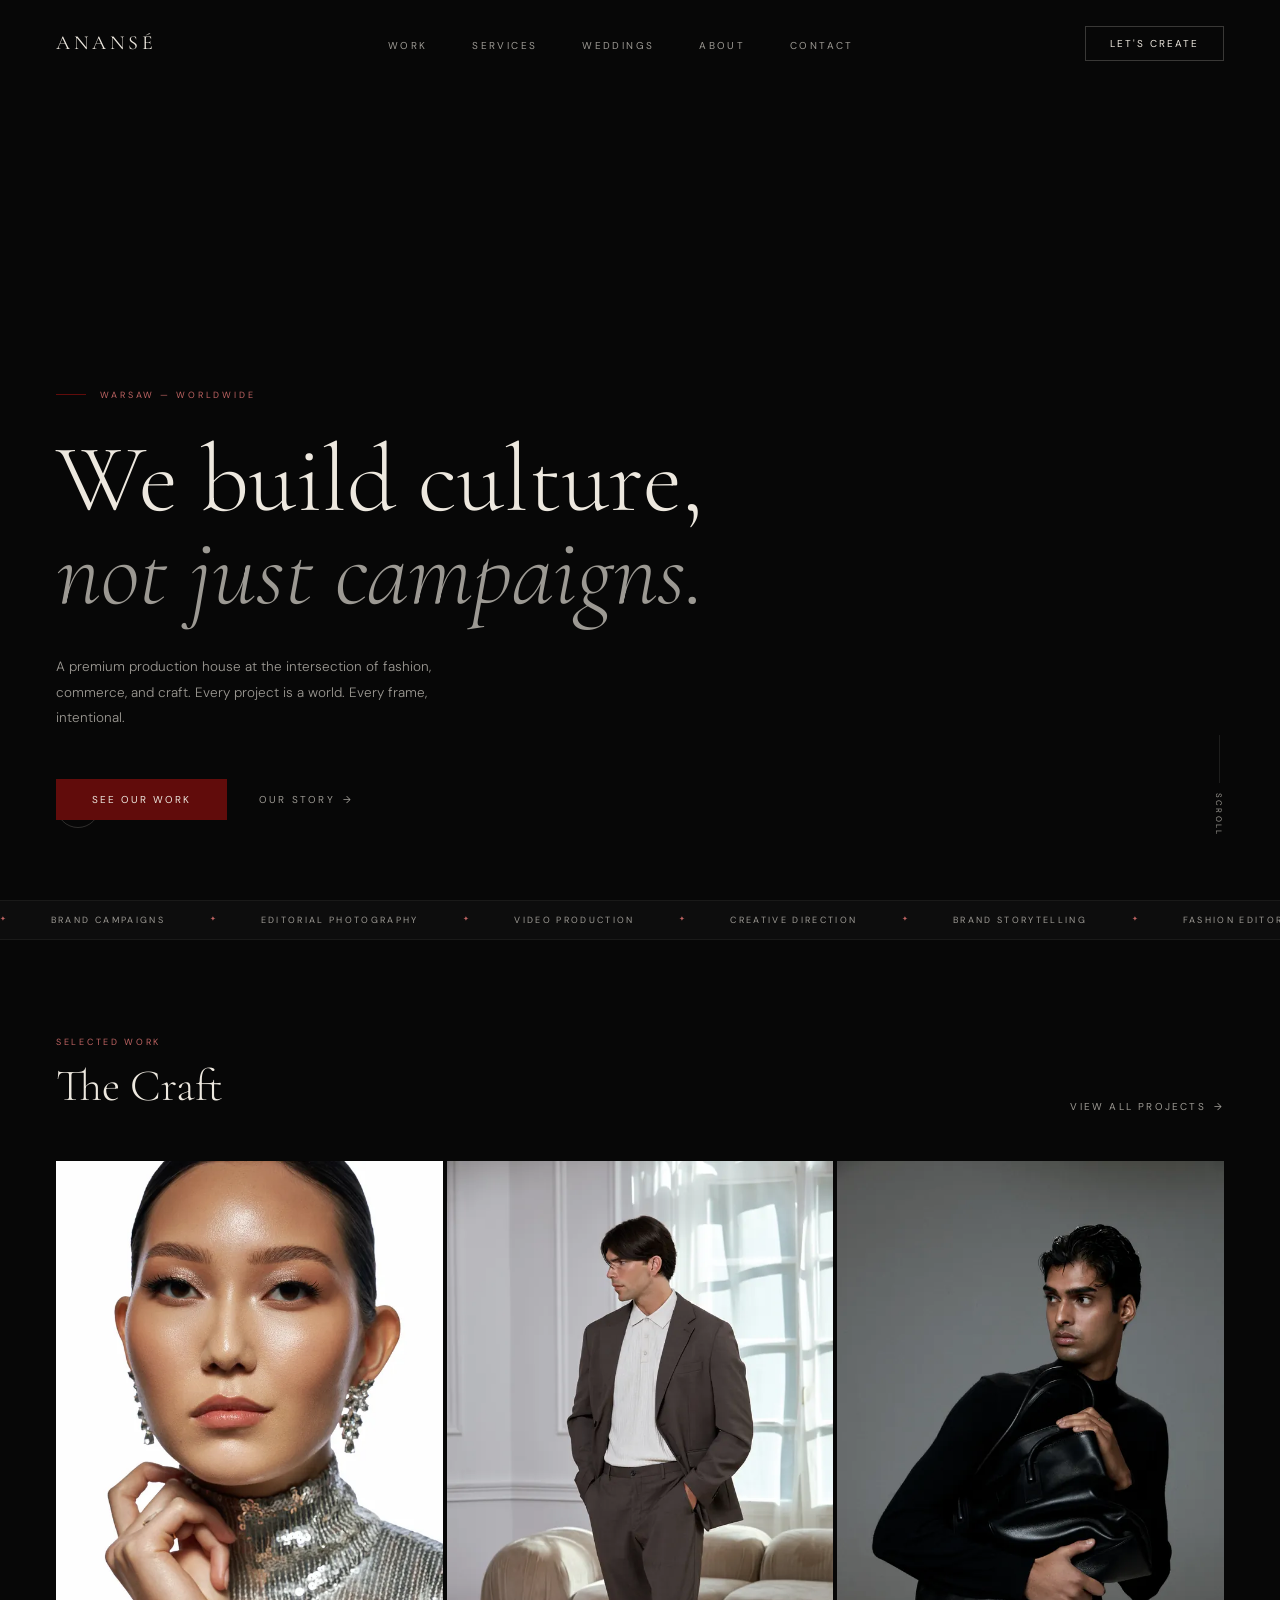
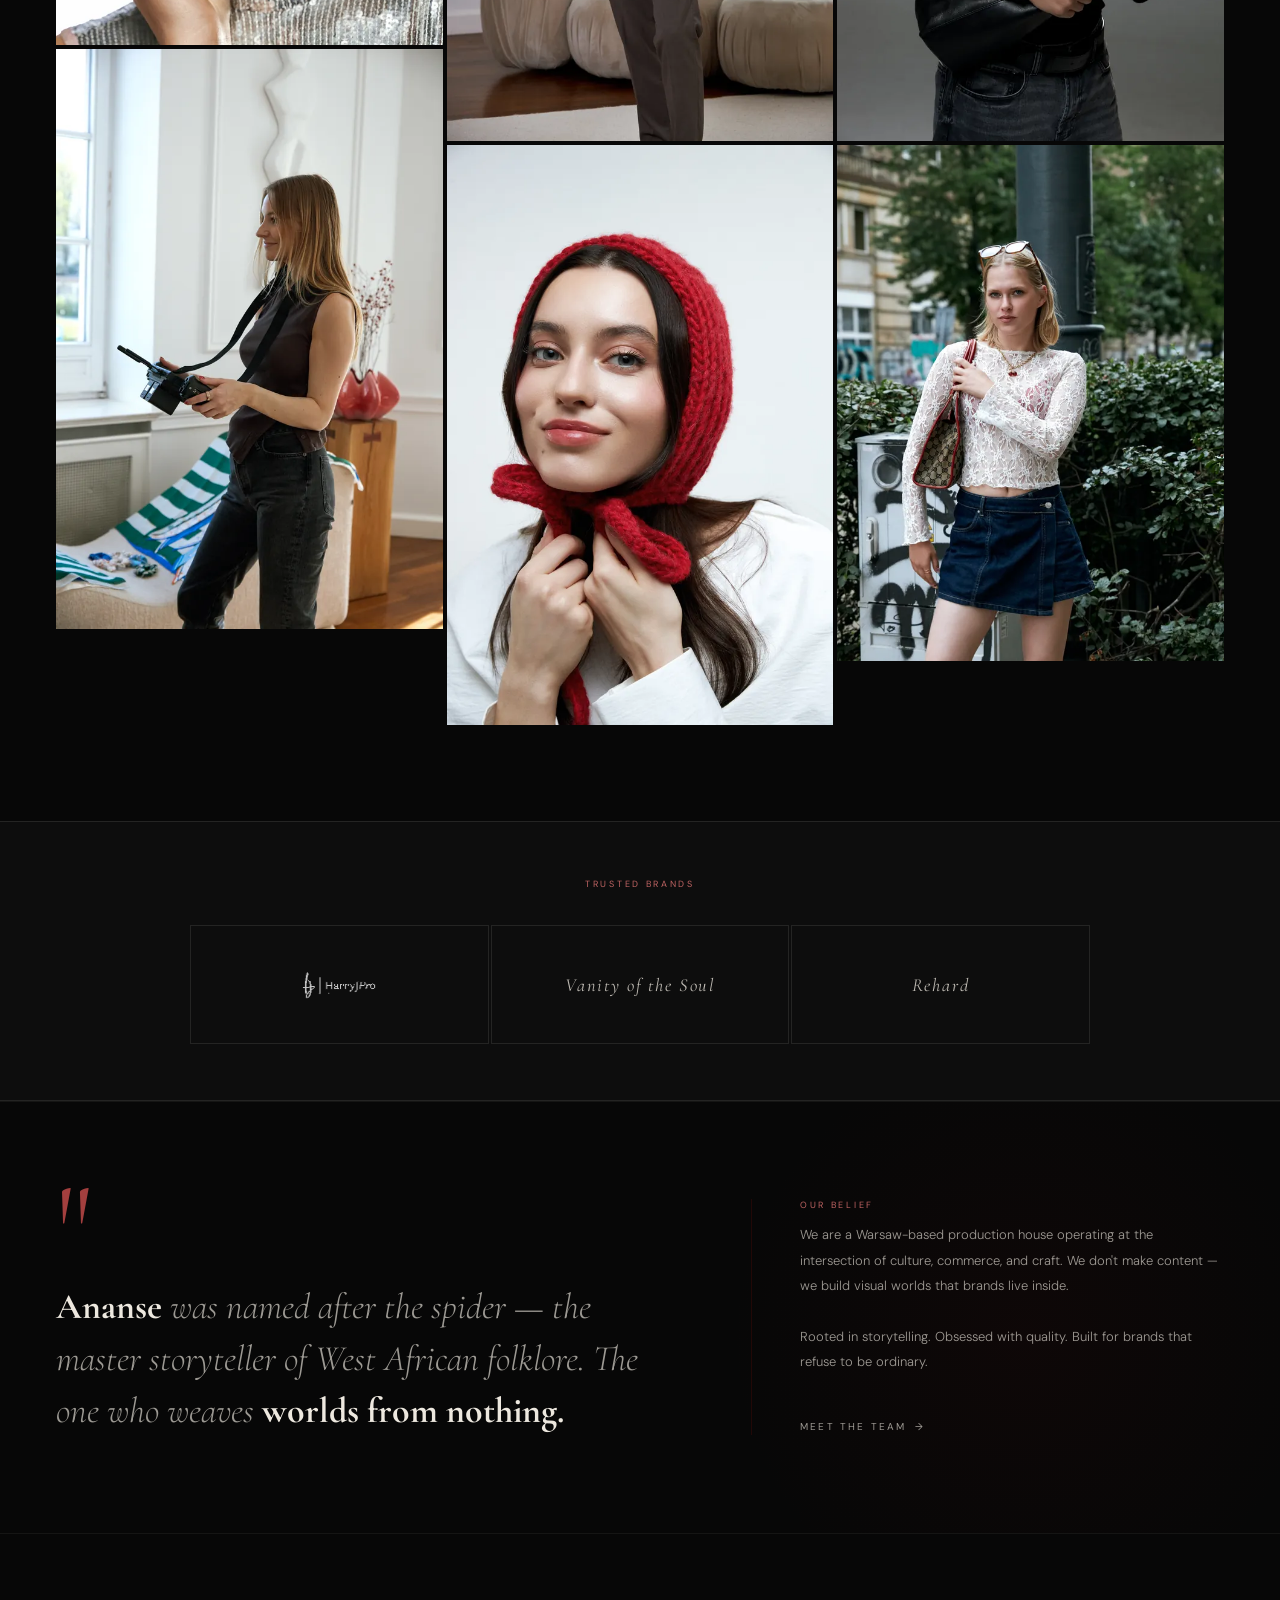
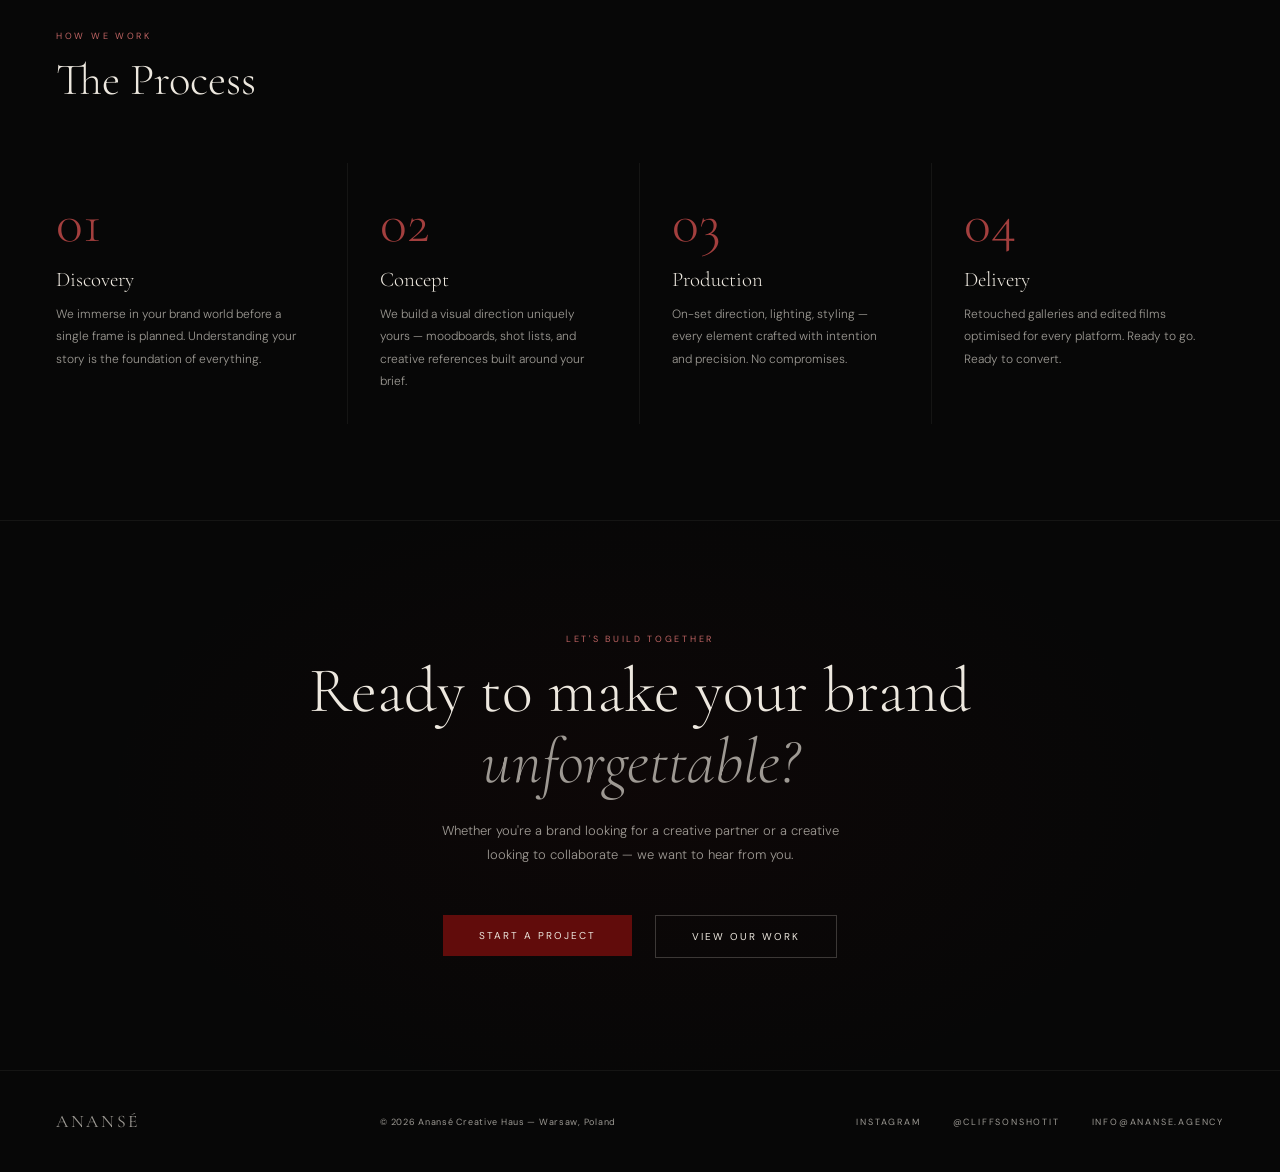
==== commit 0d19864a: "feat: Trusted Brands replaces the marquee, and a real contrast pass ### Trusted Brands The looping b" ====
--- a/index.html
+++ b/index.html
@@ -32,37 +32,42 @@
 .hero-vid video{width:100%;height:100%;object-fit:cover;opacity:0.42;}
 .hero-ov{position:absolute;inset:0;z-index:1;background:linear-gradient(to top,rgba(7,7,7,0.95) 0%,rgba(7,7,7,0.35) 50%,rgba(7,7,7,0.18) 100%);}
 .hero-content{position:relative;z-index:3;max-width:760px;}
-.hero-eye{font-size:9px;letter-spacing:0.32em;text-transform:uppercase;color:#bb5a58;margin-bottom:2rem;display:flex;align-items:center;gap:14px;opacity:0;animation:fU 1.1s 0.9s forwards;}
+.hero-eye{font-size:9px;letter-spacing:0.32em;text-transform:uppercase;color:var(--red-text);margin-bottom:2rem;display:flex;align-items:center;gap:14px;opacity:0;animation:fU 1.1s 0.9s forwards;}
 .hero-eye::before{content:'';display:inline-block;width:30px;height:0.5px;background:#610c0b;}
 .hero-h1{font-family:'Cormorant Garamond',serif;font-size:clamp(3.8rem,7.5vw,7rem);line-height:0.97;font-weight:300;margin-bottom:2.2rem;}
 .hero-h1 .l1{display:block;color:#ede8df;opacity:0;transform:translateY(38px);animation:fU 1.1s 1.05s forwards;}
-.hero-h1 .l2{display:block;font-style:italic;color:rgba(237,232,223,0.28);opacity:0;transform:translateY(38px);animation:fU 1.1s 1.22s forwards;}
-.hero-sub{font-size:13.5px;line-height:1.9;color:rgba(237,232,223,0.38);max-width:400px;font-weight:300;margin-bottom:3rem;opacity:0;animation:fU 1.1s 1.4s forwards;}
+.hero-h1 .l2{display:block;font-style:italic;color:rgba(237,232,223,0.65);opacity:0;transform:translateY(38px);animation:fU 1.1s 1.22s forwards;}
+.hero-sub{font-size:13.5px;line-height:1.9;color:rgba(237,232,223,0.65);max-width:400px;font-weight:300;margin-bottom:3rem;opacity:0;animation:fU 1.1s 1.4s forwards;}
 .hero-btns{display:flex;align-items:center;gap:2rem;opacity:0;animation:fU 1.1s 1.6s forwards;}
 .hero-badge{position:absolute;left:3.5rem;bottom:4.5rem;z-index:3;display:flex;align-items:center;gap:12px;opacity:0;animation:fI 1s 2.1s forwards;text-decoration:none;}
 .play-c{width:44px;height:44px;border:0.5px solid rgba(237,232,223,0.18);border-radius:50%;display:flex;align-items:center;justify-content:center;transition:border-color 0.4s;}
 .hero-badge:hover .play-c{border-color:rgba(237,232,223,0.5);}
 .play-t{width:0;height:0;border-left:8px solid rgba(237,232,223,0.5);border-top:5px solid transparent;border-bottom:5px solid transparent;margin-left:3px;}
-.play-lbl{font-size:9px;letter-spacing:0.22em;text-transform:uppercase;color:rgba(237,232,223,0.28);}
+.play-lbl{font-size:9px;letter-spacing:0.22em;text-transform:uppercase;color:rgba(237,232,223,0.65);}
 .hero-scroll{position:absolute;right:3.5rem;bottom:4rem;z-index:3;display:flex;flex-direction:column;align-items:center;gap:10px;opacity:0;animation:fI 1s 2.3s forwards;}
 .scr-bar{width:0.5px;height:48px;position:relative;overflow:hidden;background:rgba(237,232,223,0.1);}
 .scr-line{position:absolute;top:-100%;left:0;width:100%;height:100%;background:#610c0b;animation:scrAnim 2.2s 2.5s infinite;}
-.scr-txt{font-size:8px;letter-spacing:0.28em;text-transform:uppercase;color:rgba(237,232,223,0.2);writing-mode:vertical-rl;}
+.scr-txt{font-size:8px;letter-spacing:0.28em;text-transform:uppercase;color:rgba(237,232,223,0.65);writing-mode:vertical-rl;}
 .home-work{padding:6rem 3.5rem;}
 .sec-head{display:flex;justify-content:space-between;align-items:flex-end;margin-bottom:3rem;}
-.brand-ticker{border-top:0.5px solid rgba(237,232,223,0.06);border-bottom:0.5px solid rgba(237,232,223,0.06);padding:2rem 0;overflow:hidden;background:#0d0d0d;}
-.brand-track{display:flex;align-items:center;gap:2.5rem;white-space:nowrap;width:max-content;animation:bTick 40s linear infinite;}
-.brand-ph{font-family:'Cormorant Garamond',serif;font-size:1rem;letter-spacing:0.12em;color:rgba(237,232,223,0.25);font-style:italic;transition:color 0.4s;}
-.brand-ph:hover{color:rgba(237,232,223,0.55);}
-.brand-div{color:#bb5a58;font-size:7px;vertical-align:middle;flex-shrink:0;}
+.trusted{border-top:0.5px solid rgba(237,232,223,0.10);border-bottom:0.5px solid rgba(237,232,223,0.10);padding:3.5rem 3.5rem;background:#0d0d0d;}
+.trusted-label{font-size:9px;letter-spacing:0.3em;text-transform:uppercase;color:var(--red-text);text-align:center;margin-bottom:2.2rem;}
+.trusted-row{display:grid;grid-template-columns:repeat(3,1fr);gap:2px;max-width:900px;margin:0 auto;}
+.trusted-slot{display:flex;align-items:center;justify-content:center;min-height:104px;padding:1.2rem;border:0.5px solid rgba(237,232,223,0.10);transition:border-color 0.4s,background 0.4s;}
+.trusted-slot:hover{border-color:rgba(237,232,223,0.26);background:rgba(237,232,223,0.02);}
+.trusted-slot img{max-height:78px;max-width:76%;width:auto;object-fit:contain;filter:brightness(0) invert(1);opacity:0.78;transition:opacity 0.4s;}
+.trusted-slot:hover img{opacity:1;}
+.trusted-name{font-family:'Cormorant Garamond',serif;font-size:1.15rem;letter-spacing:0.1em;color:rgba(237,232,223,0.78);font-style:italic;text-align:center;}
+.trusted-empty{font-size:9px;letter-spacing:0.26em;text-transform:uppercase;color:rgba(237,232,223,0.65);text-align:center;}
+@media(max-width:768px){.trusted{padding:2.5rem 1.5rem;}.trusted-row{grid-template-columns:1fr;gap:4px;}.trusted-slot{min-height:72px;}}
 .manifesto{padding:6rem 3.5rem;position:relative;overflow:hidden;border-top:0.5px solid rgba(237,232,223,0.06);}
 .m-glow{position:absolute;right:-5%;top:-20%;width:50%;height:150%;background:radial-gradient(ellipse,rgba(97,12,11,0.08) 0%,transparent 65%);pointer-events:none;}
 .m-grid{display:grid;grid-template-columns:1.3fr 1fr;gap:5rem;align-items:center;}
-.m-qm{font-family:'Cormorant Garamond',serif;font-size:8rem;line-height:0.5;color:rgba(97,12,11,0.18);font-weight:300;margin-bottom:1.2rem;}
-.m-q{font-family:'Cormorant Garamond',serif;font-size:clamp(1.6rem,2.8vw,2.3rem);line-height:1.45;font-weight:300;font-style:italic;color:rgba(237,232,223,0.6);}
+.m-qm{font-family:'Cormorant Garamond',serif;font-size:8rem;line-height:0.5;color:#a33f3e;font-weight:300;margin-bottom:1.2rem;}
+.m-q{font-family:'Cormorant Garamond',serif;font-size:clamp(1.6rem,2.8vw,2.3rem);line-height:1.45;font-weight:300;font-style:italic;color:rgba(237,232,223,0.65);}
 .m-q strong{font-style:normal;color:#ede8df;}
 .m-right{border-left:0.5px solid rgba(97,12,11,0.3);padding-left:3rem;}
-.m-body{font-size:13px;line-height:1.95;color:rgba(237,232,223,0.33);font-weight:300;margin-bottom:2.5rem;}
+.m-body{font-size:13px;line-height:1.95;color:rgba(237,232,223,0.65);font-weight:300;margin-bottom:2.5rem;}
 .process{padding:6rem 3.5rem;border-top:0.5px solid rgba(237,232,223,0.06);}
 .proc-grid{display:grid;grid-template-columns:repeat(4,1fr);gap:0;margin-top:3.5rem;}
 .proc-item{padding:2rem 2rem 2rem 0;border-right:0.5px solid rgba(237,232,223,0.06);transition:padding-left 0.4s;}
@@ -70,19 +75,19 @@
 .proc-item:last-child{border-right:none;padding-right:0;}
 .proc-item:not(:first-child){padding-left:2rem;}
 .proc-item:not(:first-child):hover{padding-left:2.5rem;}
-.proc-num{font-family:'Cormorant Garamond',serif;font-size:3.5rem;font-weight:300;color:rgba(97,12,11,0.15);line-height:1;margin-bottom:1rem;}
+.proc-num{font-family:'Cormorant Garamond',serif;font-size:3.5rem;font-weight:300;color:#a33f3e;line-height:1;margin-bottom:1rem;}
 .proc-title{font-family:'Cormorant Garamond',serif;font-size:1.3rem;font-weight:300;color:#ede8df;margin-bottom:0.7rem;}
-.proc-desc{font-size:12px;line-height:1.85;color:rgba(237,232,223,0.3);font-weight:300;}
+.proc-desc{font-size:12px;line-height:1.85;color:rgba(237,232,223,0.65);font-weight:300;}
 .home-cta{padding:7rem 3.5rem;text-align:center;border-top:0.5px solid rgba(237,232,223,0.06);position:relative;overflow:hidden;}
 .cta-glow{position:absolute;inset:0;background:radial-gradient(ellipse 60% 80% at 50% 50%,rgba(97,12,11,0.07) 0%,transparent 70%);pointer-events:none;}
 .cta-h2{font-family:'Cormorant Garamond',serif;font-size:clamp(2.5rem,5vw,5rem);font-weight:300;line-height:1.1;color:#ede8df;margin-bottom:1.4rem;}
-.cta-h2 em{font-style:italic;color:rgba(237,232,223,0.3);}
-.cta-sub{font-size:13px;color:rgba(237,232,223,0.33);max-width:400px;margin:0 auto 3rem;line-height:1.85;font-weight:300;}
+.cta-h2 em{font-style:italic;color:rgba(237,232,223,0.65);}
+.cta-sub{font-size:13px;color:rgba(237,232,223,0.65);max-width:400px;margin:0 auto 3rem;line-height:1.85;font-weight:300;}
 .cta-btns{display:flex;justify-content:center;gap:1.4rem;flex-wrap:wrap;}
 @keyframes fU{from{opacity:0;transform:translateY(32px);}to{opacity:1;transform:translateY(0);}}
 @keyframes fI{from{opacity:0;}to{opacity:1;}}
 @keyframes scrAnim{0%{top:-100%;opacity:1;}100%{top:100%;opacity:0;}}
-@keyframes bTick{0%{transform:translateX(0);}100%{transform:translateX(-50%);}}
+}
 @media(max-width:768px){
   .hero{padding:0 1.5rem 3.5rem;}
   .hero-badge{display:none;}
@@ -271,34 +276,34 @@
 
 </section>
 
-<div class="brand-ticker rv">
-  <div class="brand-track">
-    <span class="brand-ph">Vanity of the Soul</span>
-    <span class="brand-div">✦</span>
-    <img decoding="async" width="159" height="159" srcset="images/brands/harryjpro-logo.webp 159w" sizes="(max-width: 768px) 100vw, 33vw" src="images/brands/harryjpro-logo.webp" alt="Harry J Make Up" loading="lazy" style="height:34px;width:auto;object-fit:contain;filter:brightness(0) invert(1);opacity:0.45;">
-    <span class="brand-div">✦</span>
-    <span class="brand-ph">KMag</span>
-    <span class="brand-div">✦</span>
-    <span class="brand-ph">Rehard Bags</span>
-    <span class="brand-div">✦</span>
-    <span class="brand-ph">Coming Soon</span>
-    <span class="brand-div">✦</span>
-    <span class="brand-ph">Coming Soon</span>
-    <span class="brand-div">✦</span>
-    <span class="brand-ph">Vanity of the Soul</span>
-    <span class="brand-div">✦</span>
-    <img decoding="async" width="159" height="159" srcset="images/brands/harryjpro-logo.webp 159w" sizes="(max-width: 768px) 100vw, 33vw" src="images/brands/harryjpro-logo.webp" alt="Harry J Make Up" loading="lazy" style="height:34px;width:auto;object-fit:contain;filter:brightness(0) invert(1);opacity:0.45;">
-    <span class="brand-div">✦</span>
-    <span class="brand-ph">KMag</span>
-    <span class="brand-div">✦</span>
-    <span class="brand-ph">Rehard Bags</span>
-    <span class="brand-div">✦</span>
-    <span class="brand-ph">Coming Soon</span>
-    <span class="brand-div">✦</span>
-    <span class="brand-ph">Coming Soon</span>
-    <span class="brand-div">✦</span>
-  </div>
-</div>
+<section class="trusted rv" aria-label="Brands we have worked with">
+  <div class="trusted-label">Trusted Brands</div>
+  <div class="trusted-row">
+
+    <!-- Slot 1 — a real client logo.
+         TODO Lead Dev: harryjpro-logo.webp is a 159x159 square with a lot of
+         internal padding, so it reads small next to the text names. A tightly
+         cropped, transparent-background export would sit better here. -->
+    <!-- Swap the placeholder for an <img>:
+         <img src="images/brands/NAME.webp" alt="NAME" width="W" height="H"
+              loading="lazy" decoding="async"> -->
+    <div class="trusted-slot">
+      <img src="images/brands/harryjpro-logo.webp" alt="Harry J Make Up"
+           width="159" height="159" loading="lazy" decoding="async">
+    </div>
+
+    <!-- Slot 2 -->
+    <div class="trusted-slot">
+      <span class="trusted-name">Vanity of the Soul</span>
+    </div>
+
+    <!-- Slot 3 -->
+    <div class="trusted-slot">
+      <span class="trusted-name">Rehard</span>
+    </div>
+
+  </div>
+</section>
 
 <section class="manifesto">
   <div class="m-glow"></div>
--- a/css/style.css
+++ b/css/style.css
@@ -2,7 +2,7 @@
 /* ── VARIABLES ── */
 :root {
   --red: #610c0b;            /* brand logo red — fills, buttons, rules, glows */
-  --red-text: #bb5a58;       /* AA tint for small red text on --black (4.52:1) */
+  --red-text: #bf6463;       /* AA tint for small red text on --black (4.52:1) */
                             /* TODO Lead Dev: the logo red is 1.50:1 as text and
                                unreadable at 9px. This is the most muted tint that
                                still clears AA — adjust to taste, keep it >= 4.5:1. */
@@ -70,7 +70,7 @@
 .nav-links a {
   font-size: 10px; letter-spacing: 0.24em;
   text-transform: uppercase;
-  color: rgba(237,232,223,0.5);
+  color: rgba(237,232,223,0.65);
   transition: color 0.3s;
 }
 .nav-links a:hover, .nav-links a.active { color: var(--cream); }
@@ -119,7 +119,7 @@
   display: inline-flex; align-items: center; gap: 8px;
   font-size: 10px; letter-spacing: 0.22em;
   text-transform: uppercase;
-  color: rgba(237,232,223,0.5);
+  color: rgba(237,232,223,0.65);
   cursor: pointer; transition: color 0.35s;
 }
 .ghost-link:hover { color: var(--cream); }
@@ -170,7 +170,7 @@
 .ticker-word {
   font-size: 9px; letter-spacing: 0.26em;
   text-transform: uppercase;
-  color: rgba(237,232,223,0.5);
+  color: rgba(237,232,223,0.65);
 }
 .ticker-gem { color: var(--red-text); font-size: 7px; vertical-align: middle; }
 
@@ -183,7 +183,7 @@
 .brand-bar-label {
   font-size: 9px; letter-spacing: 0.28em;
   text-transform: uppercase;
-  color: rgba(237,232,223,0.5);
+  color: rgba(237,232,223,0.65);
   text-align: center; margin-bottom: 2.5rem;
 }
 .brand-logos {
@@ -210,7 +210,7 @@
 .brand-slot-ph {
   font-family: var(--serif);
   font-size: 11px; letter-spacing: 0.15em;
-  color: rgba(237,232,223,0.5);
+  color: rgba(237,232,223,0.65);
   text-align: center; padding: 0 8px;
   font-style: italic;
 }
@@ -317,10 +317,10 @@
   font-weight: 300; line-height: 1.0;
   color: var(--cream); margin-bottom: 1.5rem;
 }
-.page-hero h1 em { font-style: italic; color: rgba(237,232,223,0.5); }
+.page-hero h1 em { font-style: italic; color: rgba(237,232,223,0.65); }
 .page-hero-sub {
   font-size: 14px; line-height: 1.9;
-  color: rgba(237,232,223,0.5);
+  color: rgba(237,232,223,0.65);
   max-width: 480px; font-weight: 300;
 }
 
@@ -335,14 +335,14 @@
 .footer-logo {
   font-family: var(--serif);
   font-size: 1.1rem; letter-spacing: 0.15em;
-  color: rgba(237,232,223,0.5);
-}
-.footer-copy { font-size: 9px; color: rgba(237,232,223,0.5); letter-spacing: 0.08em; }
+  color: rgba(237,232,223,0.65);
+}
+.footer-copy { font-size: 9px; color: rgba(237,232,223,0.65); letter-spacing: 0.08em; }
 .footer-links { display: flex; gap: 2rem; }
 .footer-links a {
   font-size: 9px; letter-spacing: 0.2em;
   text-transform: uppercase;
-  color: rgba(237,232,223,0.5);
+  color: rgba(237,232,223,0.65);
   transition: color 0.3s;
 }
 .footer-links a:hover { color: var(--cream); }
@@ -431,7 +431,7 @@
   margin-top: 3rem;
   font-size: 10px; letter-spacing: 0.24em;
   text-transform: uppercase;
-  color: rgba(237,232,223,0.5);
+  color: rgba(237,232,223,0.65);
 }
 body.nav-open { overflow: hidden; }
 
